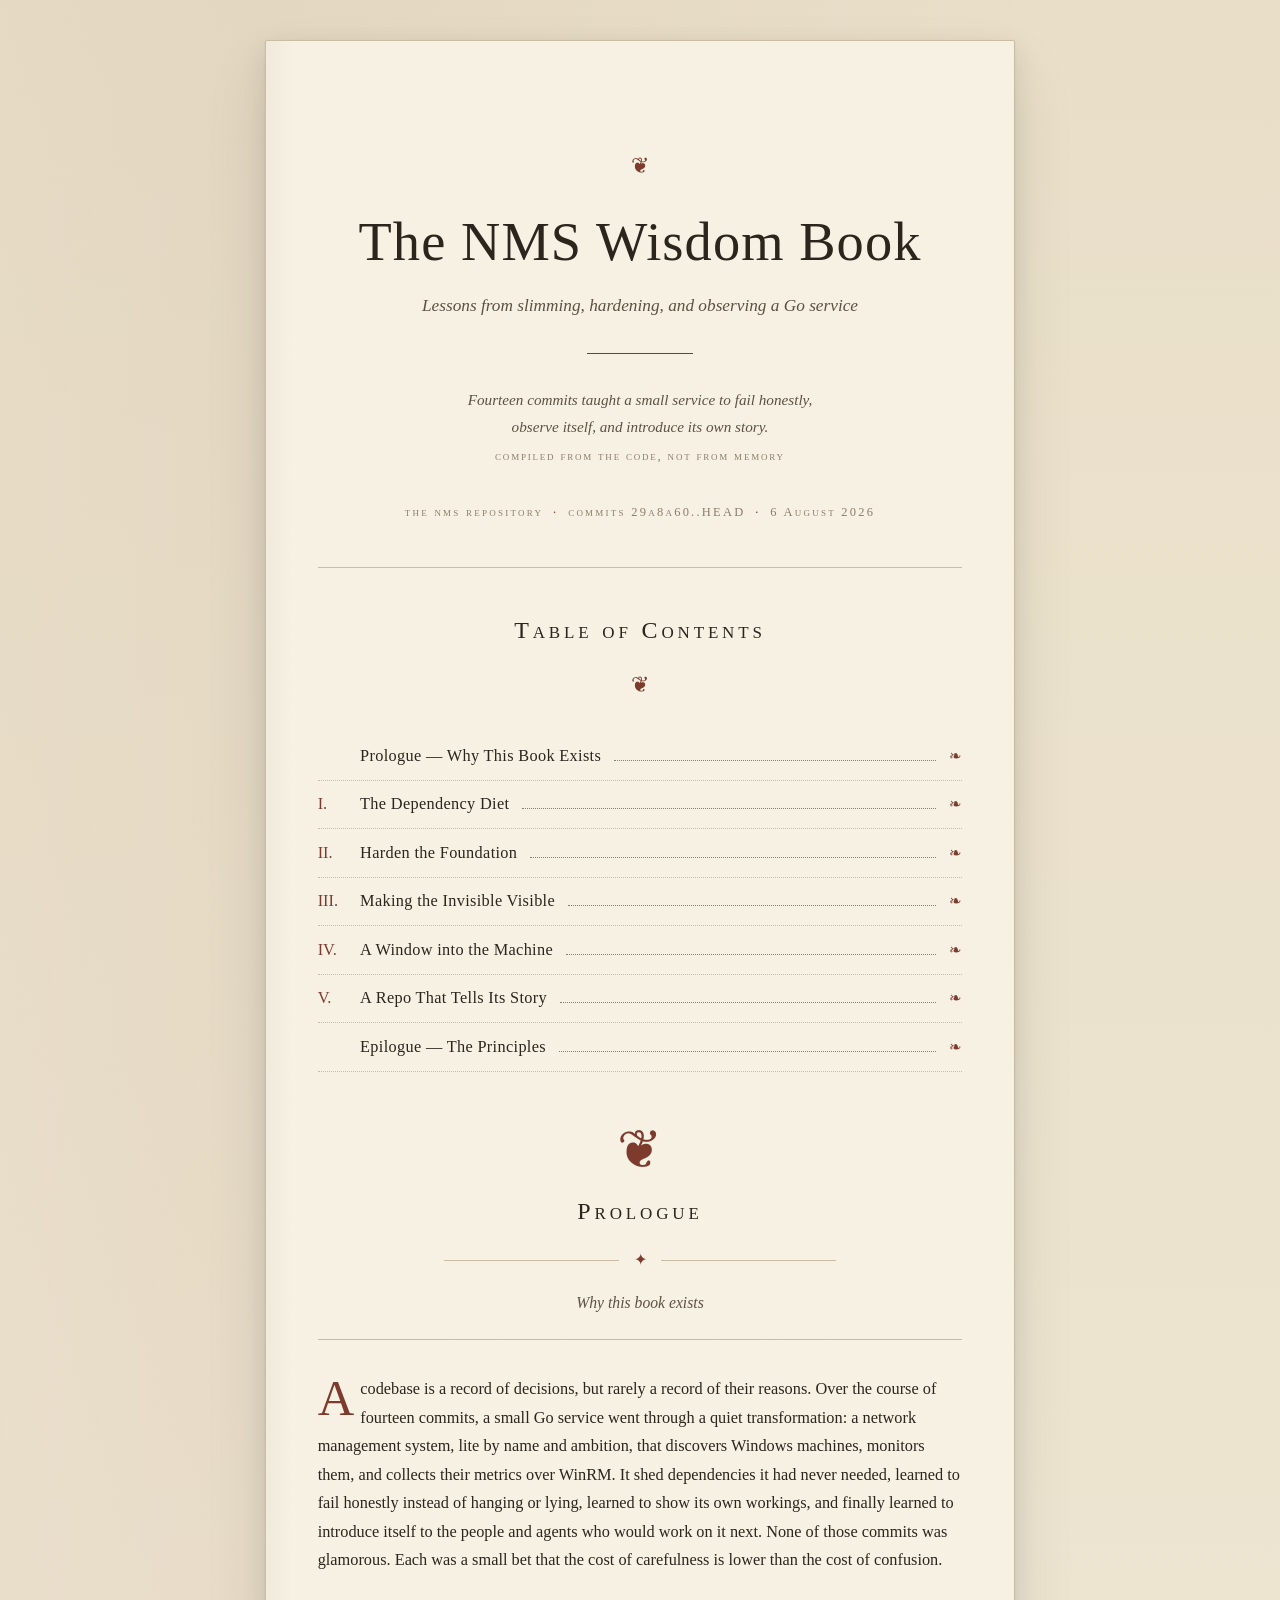
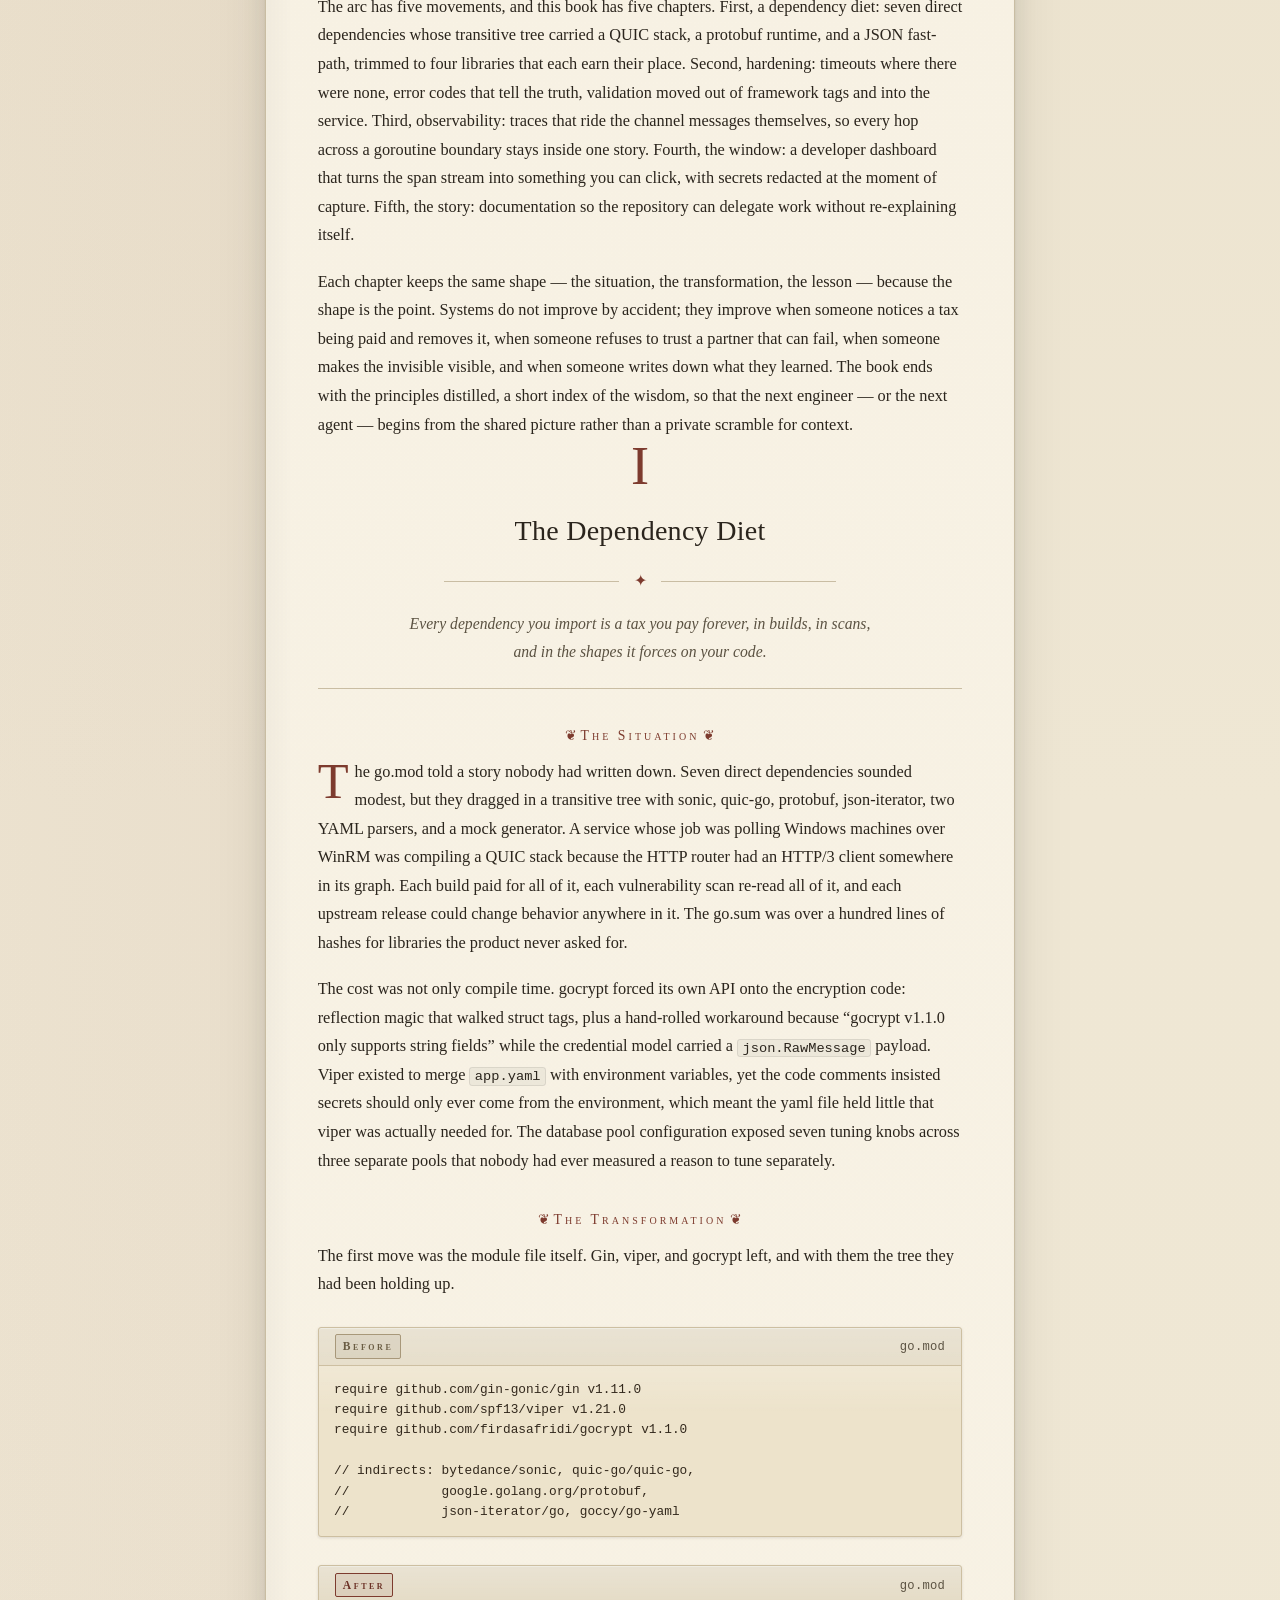
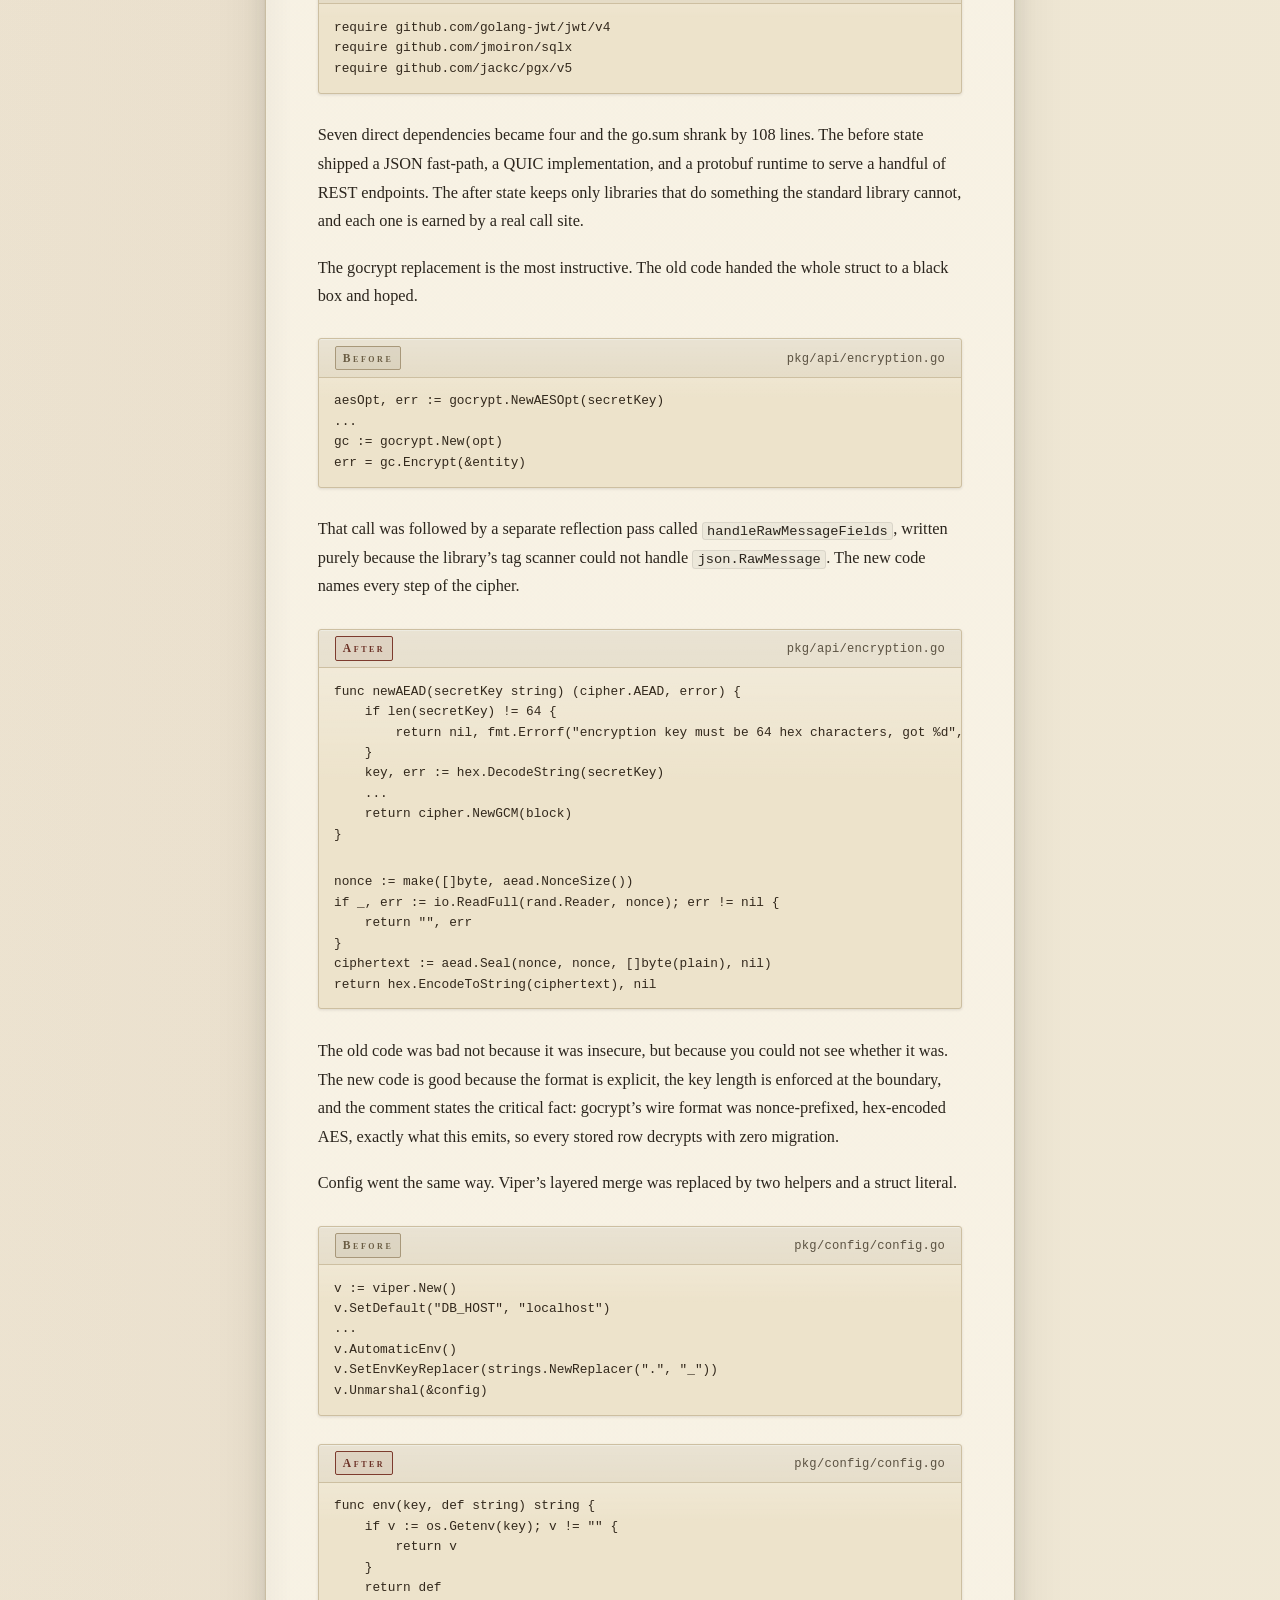
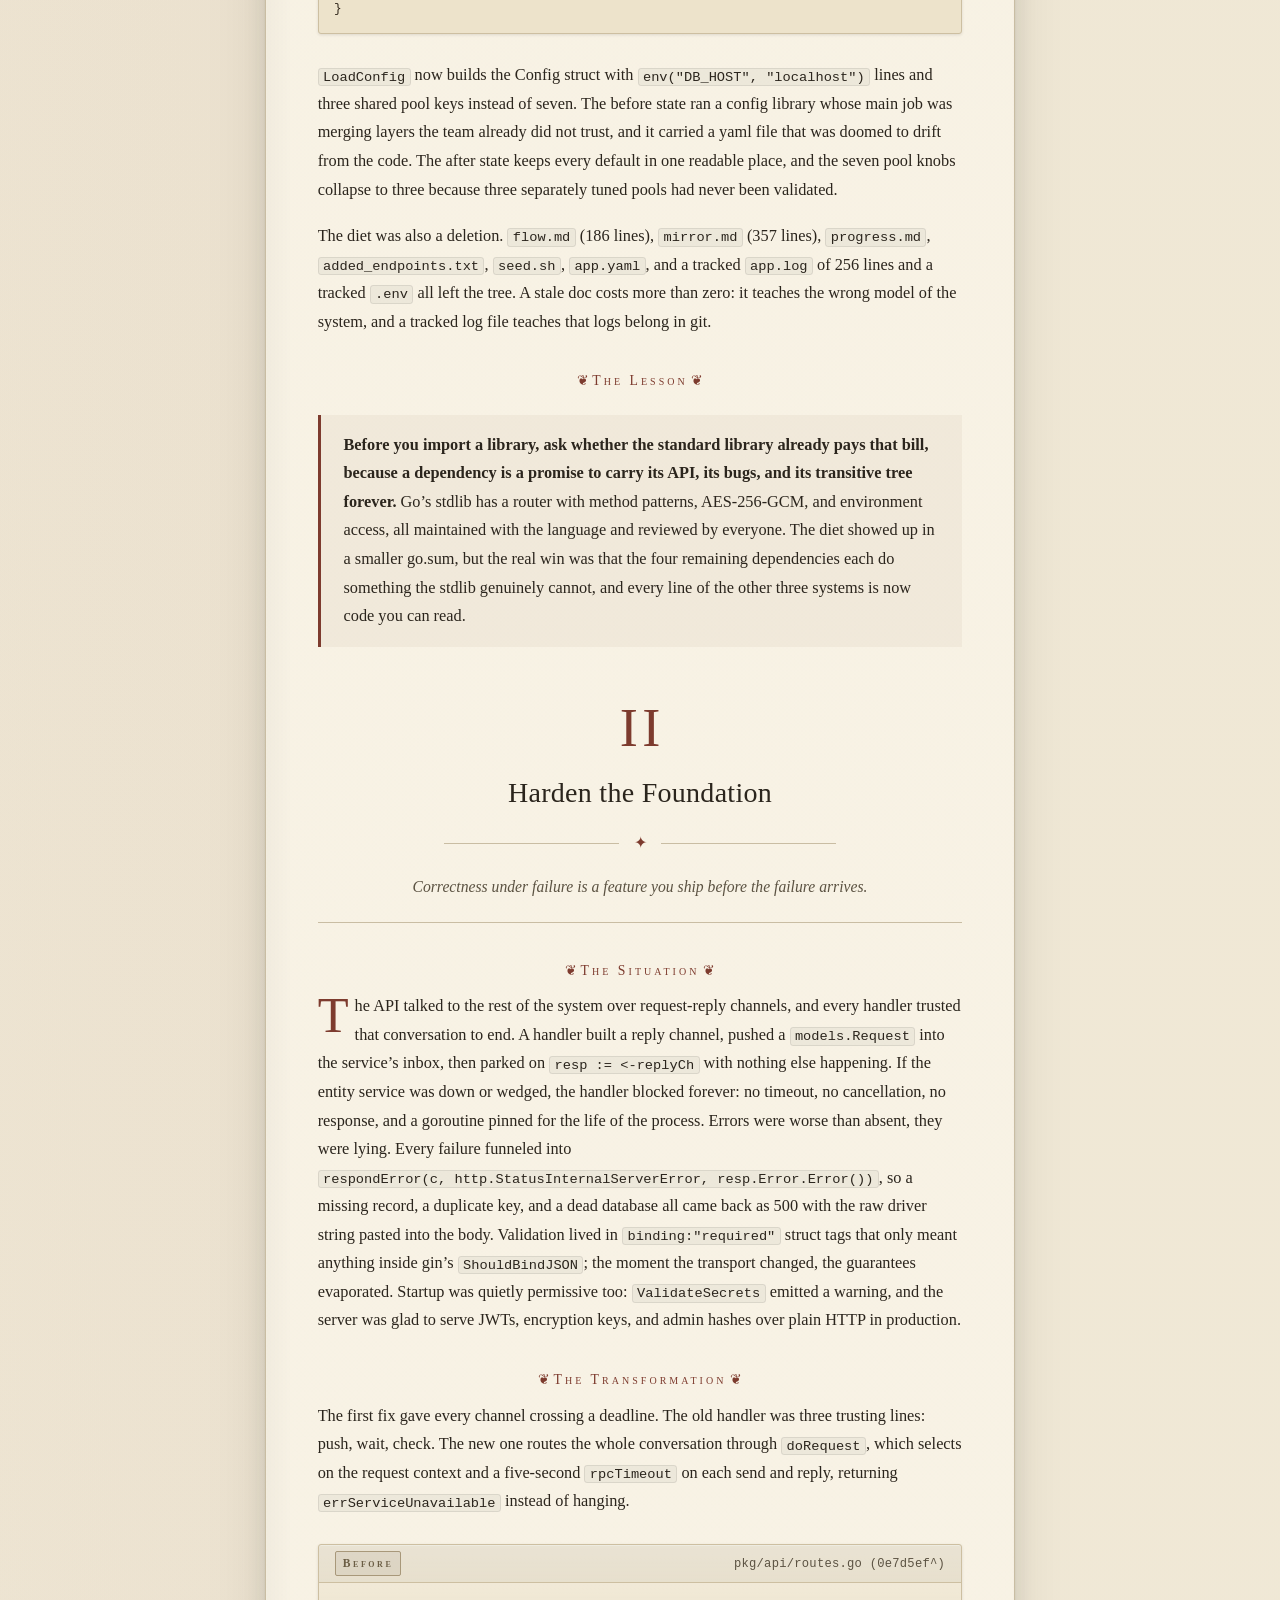
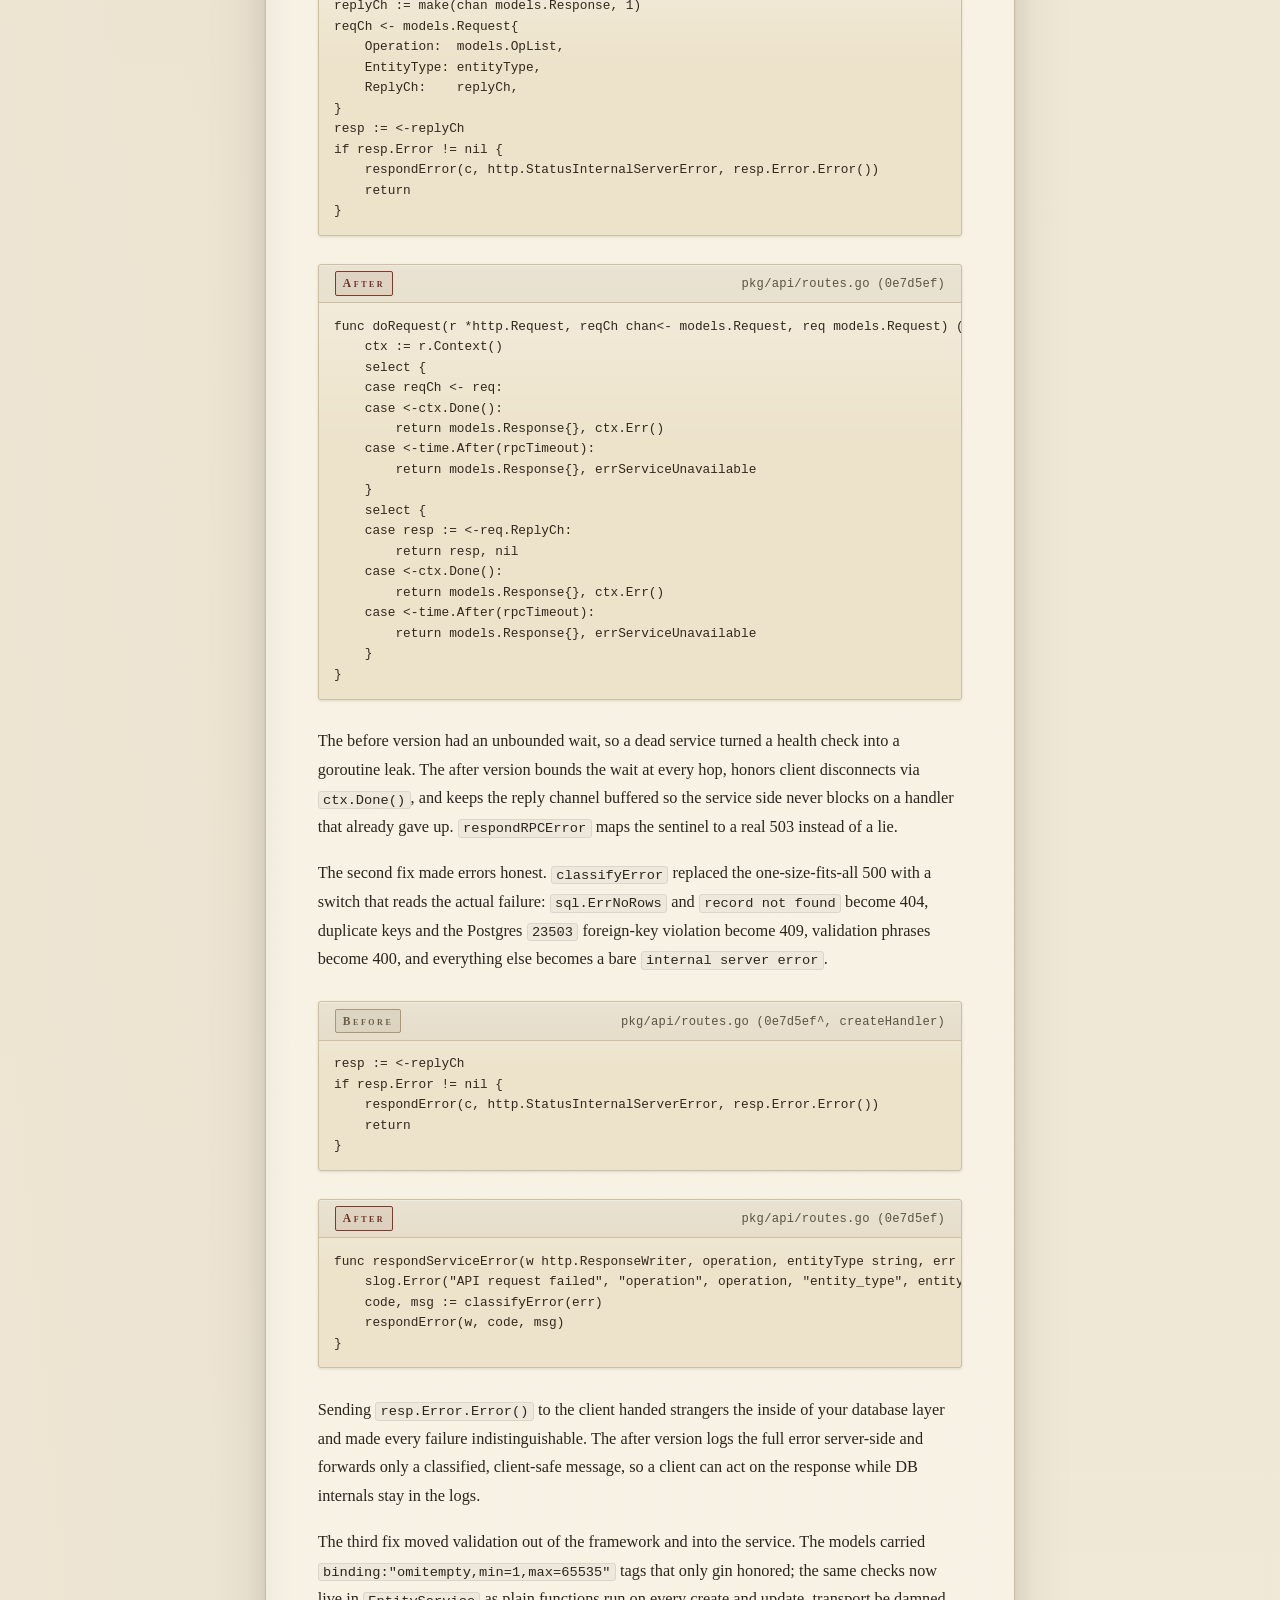
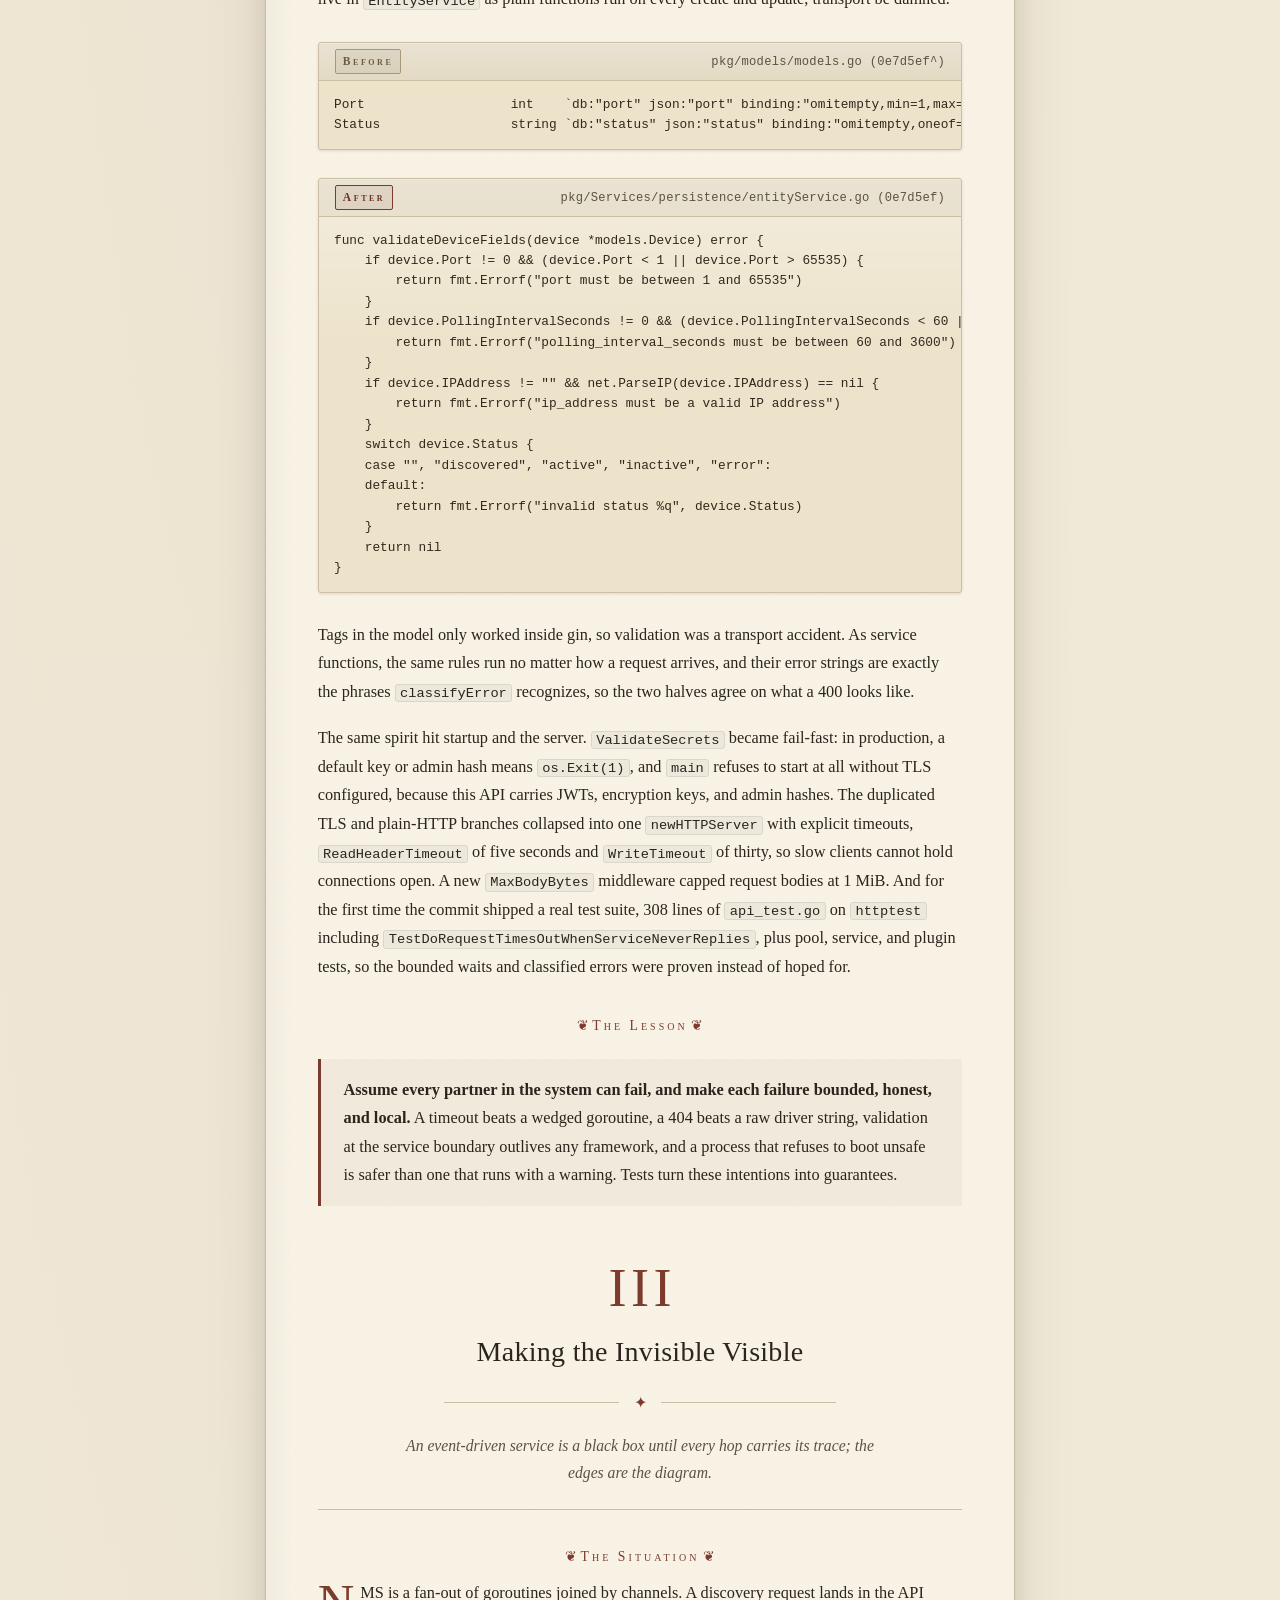
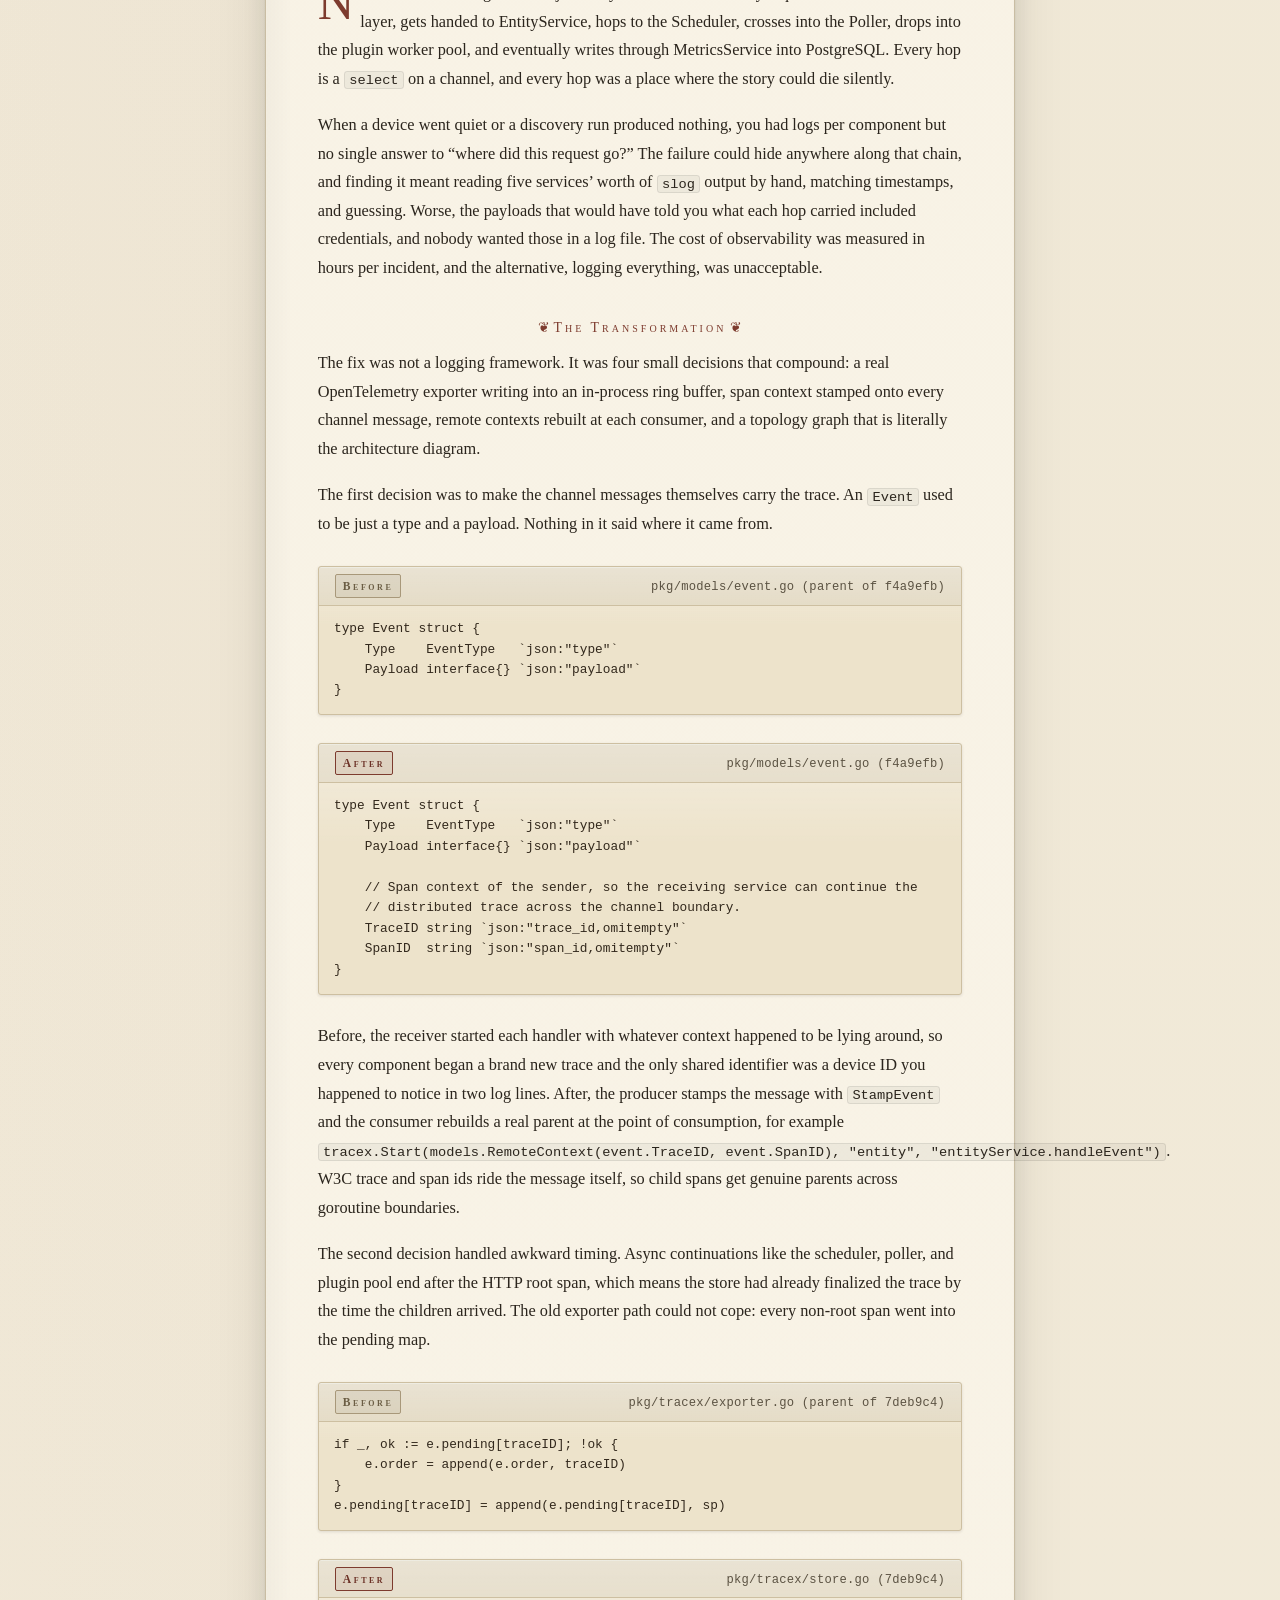
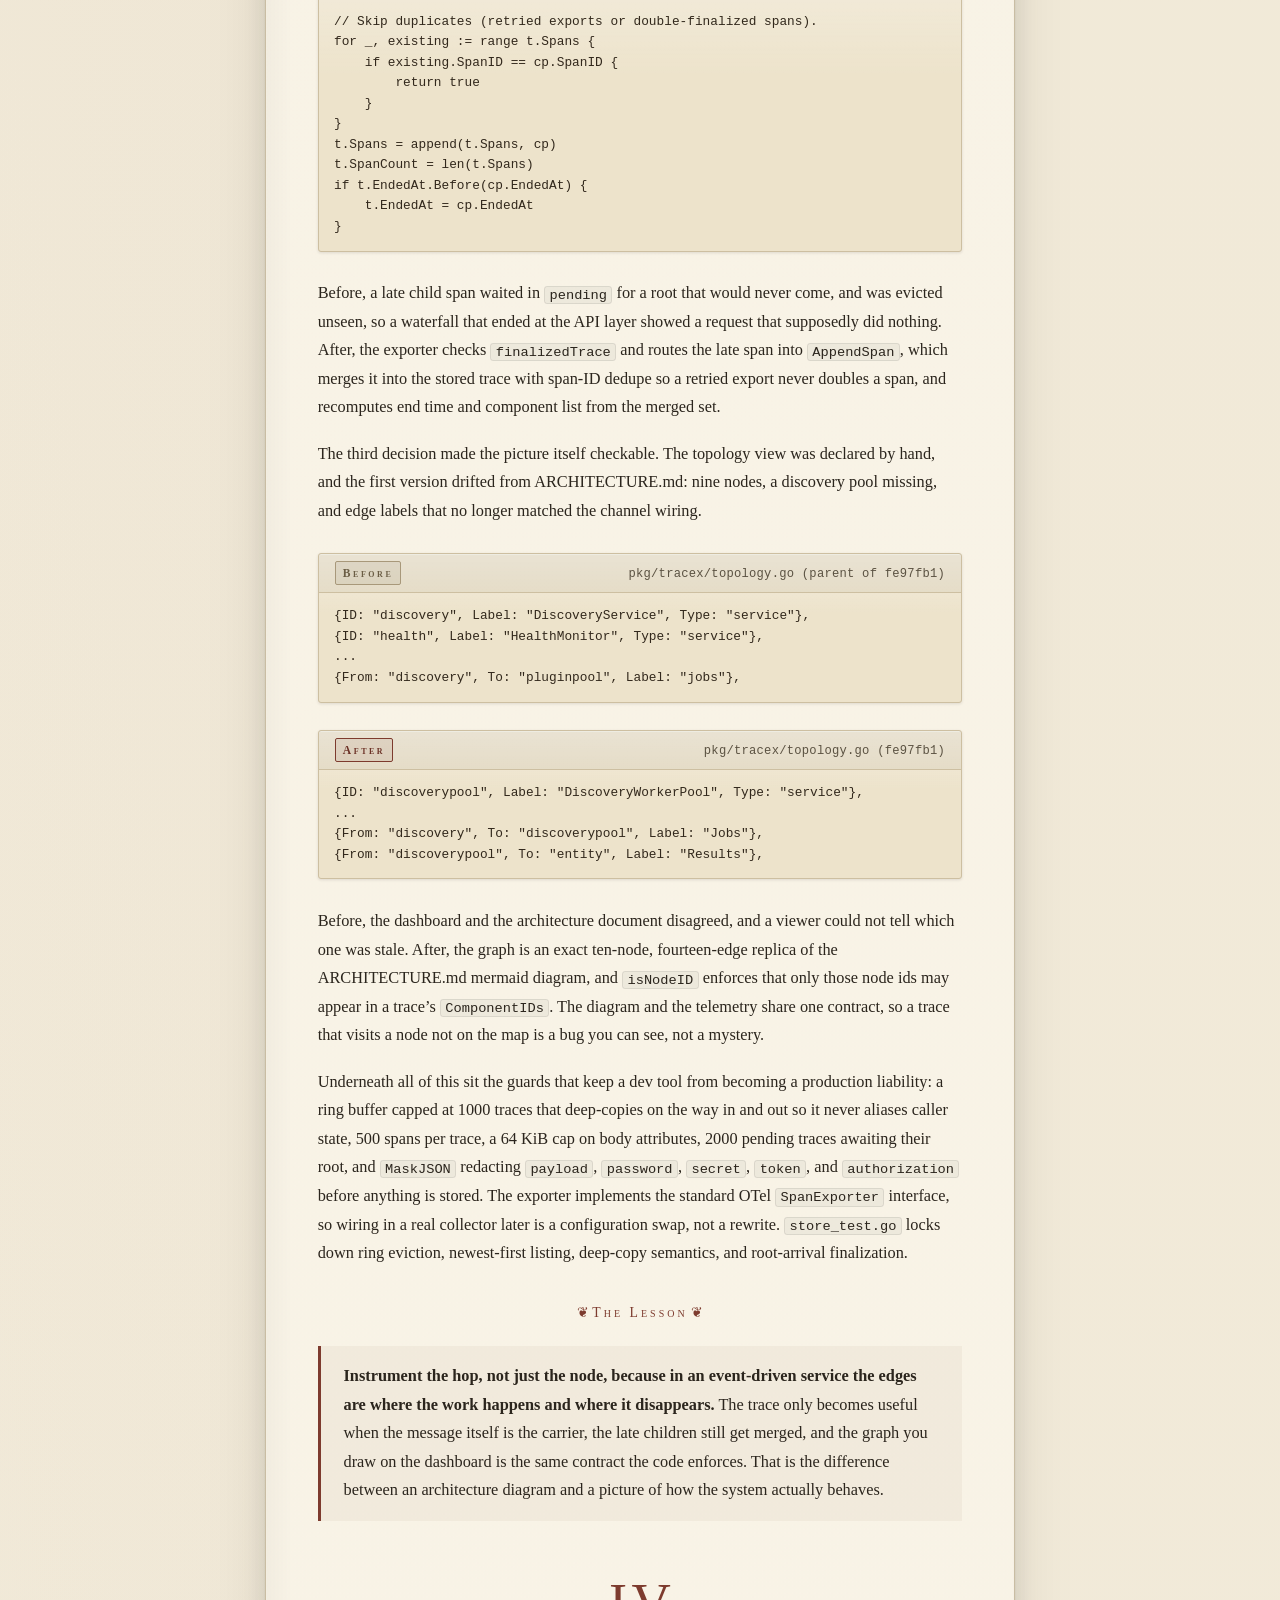
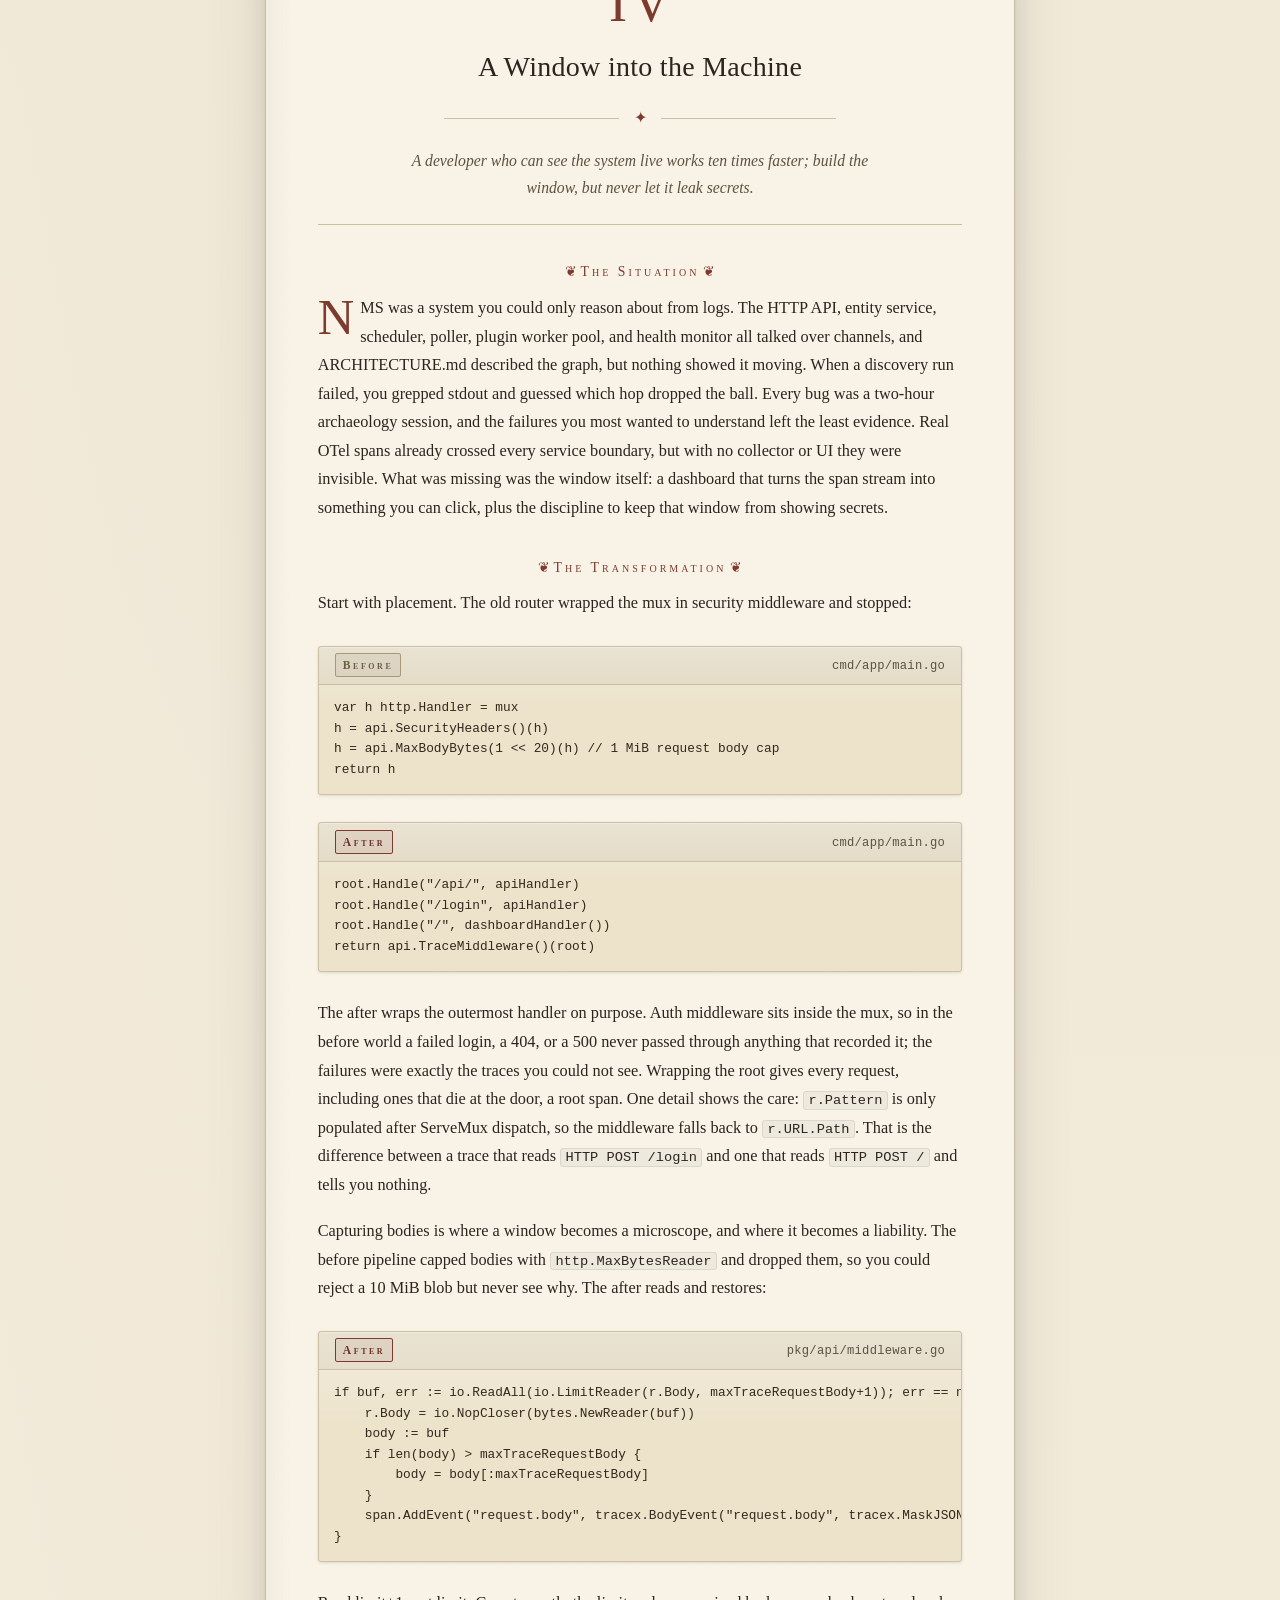
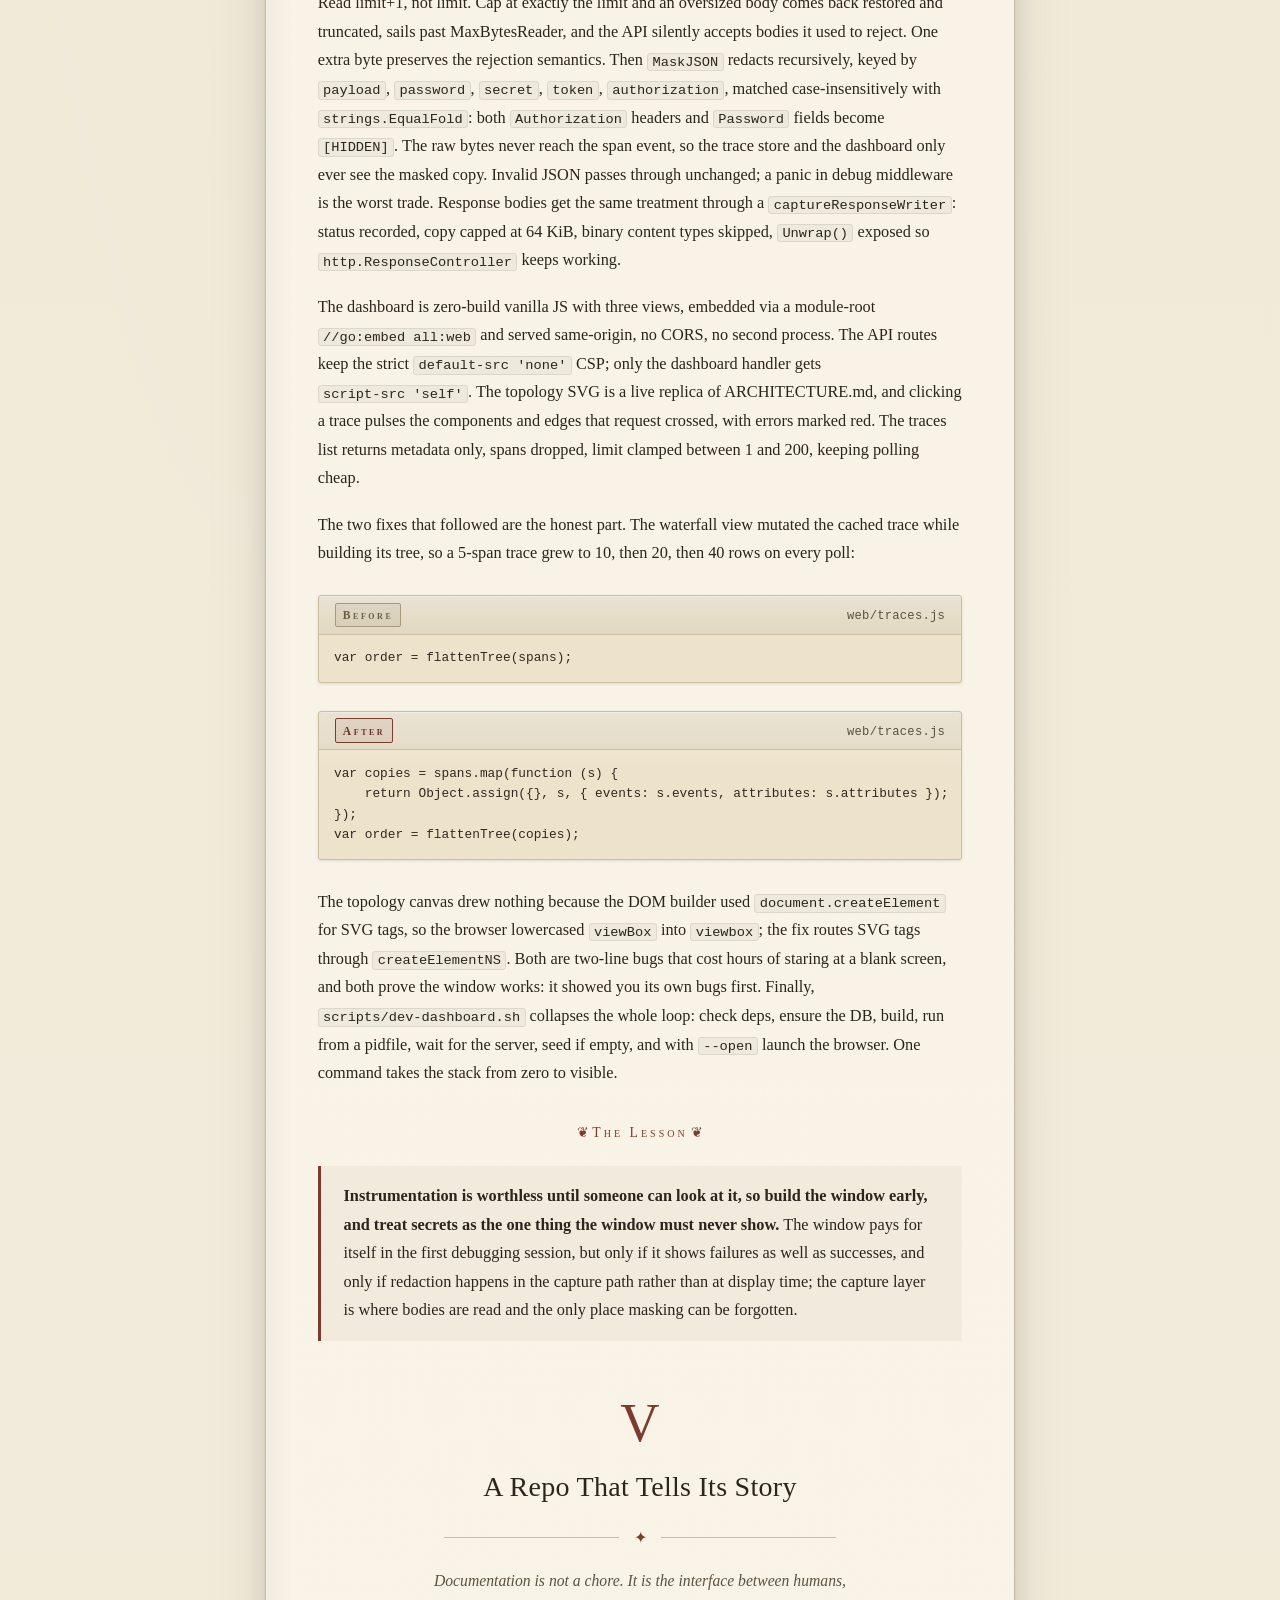
==== docs/wisdom-book.html @ 5ad1a5ef "docs: add NMS wisdom book (HTML) + chapter manuscripts A printed-book-style HTML doc distilled from " ====
<!DOCTYPE html>
<html lang="en">
<head>
<meta charset="utf-8">
<meta name="viewport" content="width=device-width, initial-scale=1">
<title>The NMS Wisdom Book</title>
<style>
  :root {
    --paper: #f7f1e3;
    --paper-deep: #efe6d2;
    --plate-bg: #ede3cb;
    --plate-border: #cdbfa1;
    --ink: #2b251d;
    --ink-soft: #5b5242;
    --ink-faint: #8a7f6a;
    --rule: #c9bda3;
    --accent: #7d3b2e;
  }

  * { box-sizing: border-box; }

  html { -webkit-text-size-adjust: 100%; }

  body {
    margin: 0;
    padding: 2.5rem 1rem 4rem;
    background:
      radial-gradient(ellipse at 20% 0%, rgba(125, 59, 46, 0.05), transparent 55%),
      linear-gradient(180deg, #e9dfc9 0%, #efe7d4 12%, #f3ecdc 100%);
    color: var(--ink);
    font-family: Georgia, "Iowan Old Style", "Palatino Linotype", Palatino, "Book Antiqua", serif;
    font-size: 1.02rem;
    line-height: 1.75;
    text-rendering: optimizeLegibility;
  }

  ::selection { background: rgba(125, 59, 46, 0.18); }

  .book {
    position: relative;
    max-width: 46em;
    margin: 0 auto;
    padding: 4rem 3.25rem 3.5rem;
    background:
      linear-gradient(90deg, rgba(0,0,0,0.028) 0%, transparent 3.5%),
      linear-gradient(180deg, var(--paper) 0%, #f9f4e8 100%);
    border: 1px solid var(--rule);
    border-radius: 2px;
    box-shadow:
      0 1px 2px rgba(43, 37, 29, 0.10),
      0 8px 24px rgba(43, 37, 29, 0.10),
      0 32px 64px rgba(43, 37, 29, 0.10);
  }

  /* ---------- shared ornaments & rules ---------- */

  .fleuron {
    text-align: center;
    color: var(--accent);
    font-size: 1.35rem;
    line-height: 1;
    letter-spacing: 0.6em;
    text-indent: 0.6em;
    margin: 1.1em 0;
    user-select: none;
  }

  .rule-ornament {
    display: flex;
    align-items: center;
    gap: 0.9em;
    margin: 1.4em auto 1.2em;
    color: var(--accent);
    max-width: 24em;
  }
  .rule-ornament::before,
  .rule-ornament::after {
    content: "";
    flex: 1;
    border-top: 1px solid var(--rule);
  }

  /* ---------- title page ---------- */

  .title-page {
    text-align: center;
    padding: 3.2rem 0 2.6rem;
    border-bottom: 1px solid var(--rule);
    margin-bottom: 2.6rem;
  }

  .title-page .fleuron { margin: 0 0 1.6em; }

  .book-title {
    margin: 0;
    font-size: clamp(2.5rem, 7vw, 3.4rem);
    font-weight: 500;
    letter-spacing: 0.02em;
    line-height: 1.12;
    font-variant-numeric: oldstyle-nums;
  }

  .book-subtitle {
    margin: 1em auto 0;
    max-width: 26em;
    font-style: italic;
    font-size: 1.08rem;
    color: var(--ink-soft);
  }

  .title-rule {
    width: 6.5em;
    border: none;
    border-top: 1px solid var(--accent);
    margin: 2em auto;
  }

  .epigraph {
    margin: 0 auto;
    max-width: 24em;
    font-size: 0.95rem;
    font-style: italic;
    color: var(--ink-soft);
  }
  .epigraph .attrib {
    display: block;
    margin-top: 0.4em;
    font-size: 0.8rem;
    font-style: normal;
    font-variant: small-caps;
    letter-spacing: 0.14em;
    color: var(--ink-faint);
  }

  .provenance {
    margin-top: 2.6em;
    font-size: 0.78rem;
    font-variant: small-caps;
    letter-spacing: 0.18em;
    color: var(--ink-faint);
    line-height: 2;
  }
  .provenance .sep { color: var(--accent); padding: 0 0.35em; }

  /* ---------- table of contents ---------- */

  .toc { margin-bottom: 3.2rem; }

  .toc h2,
  .prologue h2,
  .epilogue h2 {
    text-align: center;
    font-size: 1.5rem;
    font-weight: 500;
    letter-spacing: 0.16em;
    font-variant: small-caps;
    margin: 0 0 0.2em;
  }

  .toc ol {
    list-style: none;
    margin: 2.2em 0 0;
    padding: 0;
  }

  .toc li {
    display: flex;
    align-items: baseline;
    padding: 0.58em 0;
    border-bottom: 1px dotted var(--rule);
  }

  .toc-no {
    font-variant-numeric: oldstyle-nums;
    color: var(--accent);
    min-width: 2.6em;
  }

  .toc-title { letter-spacing: 0.02em; }

  .toc .dots {
    flex: 1;
    margin: 0 0.8em;
    border-bottom: 1px dotted var(--ink-faint);
  }

  .toc-glyph { color: var(--accent); font-size: 0.95rem; }

  /* ---------- chapters ---------- */

  .chapter { margin: 0 0 3.4rem; }

  .chapter-head {
    text-align: center;
    padding-bottom: 1.4rem;
    margin-bottom: 2.2rem;
    border-bottom: 1px solid var(--rule);
  }

  .chapter-numeral {
    display: block;
    font-size: 3.4rem;
    line-height: 1;
    font-weight: 400;
    color: var(--accent);
    font-variant-numeric: oldstyle-nums;
    letter-spacing: 0.08em;
    text-indent: 0.08em;
    margin-bottom: 0.35em;
  }

  .chapter-title {
    margin: 0;
    font-size: 1.75rem;
    font-weight: 500;
    letter-spacing: 0.01em;
    line-height: 1.25;
  }

  .chapter-head .rule-ornament { margin: 1.2em auto 0.9em; }

  .chapter-motto {
    margin: 0 auto;
    max-width: 30em;
    font-style: italic;
    font-size: 0.98rem;
    color: var(--ink-soft);
  }

  /* section headers inside chapters */

  .section-head {
    margin: 2.4em 0 0.7em;
    font-size: 0.86rem;
    font-weight: 400;
    font-variant: small-caps;
    letter-spacing: 0.22em;
    color: var(--accent);
    text-align: center;
  }
  .section-head::before,
  .section-head::after {
    content: " ❦ ";
    font-variant: normal;
    letter-spacing: 0;
  }

  p { margin: 0 0 1.1em; }
  p:last-child { margin-bottom: 0; }

  strong { font-weight: 600; }

  code, .mono {
    font-family: ui-monospace, "SF Mono", "Cascadia Code", Menlo, Consolas, "Liberation Mono", monospace;
    font-size: 0.84em;
  }

  p code {
    background: rgba(0, 0, 0, 0.045);
    border: 1px solid rgba(0, 0, 0, 0.08);
    border-radius: 3px;
    padding: 0.05em 0.32em;
    white-space: nowrap;
  }

  /* drop caps */

  .dropcap::first-letter {
    float: left;
    font-size: 3.1em;
    line-height: 0.82;
    padding: 0.06em 0.12em 0 0;
    color: var(--accent);
    font-weight: 500;
  }

  /* ---------- engraved code plates ---------- */

  .plate {
    margin: 1.7em 0;
    border: 1px solid var(--plate-border);
    border-radius: 3px;
    background:
      linear-gradient(180deg, rgba(255,255,255,0.35), transparent 40%),
      var(--plate-bg);
    box-shadow: inset 0 1px 0 rgba(255, 255, 255, 0.45), 0 1px 3px rgba(43, 37, 29, 0.12);
    overflow: hidden;
  }

  .plate-head {
    display: flex;
    flex-wrap: wrap;
    justify-content: space-between;
    align-items: baseline;
    gap: 0.4em 1em;
    border-bottom: 1px solid var(--plate-border);
    padding: 0.4em 1em;
    background: rgba(43, 37, 29, 0.05);
  }

  .plate-tag {
    font-size: 0.72rem;
    font-weight: 600;
    font-variant: small-caps;
    letter-spacing: 0.22em;
    padding: 0.1em 0.6em;
    border-radius: 2px;
    border: 1px solid;
  }
  .plate-tag.before {
    color: #6b5d44;
    border-color: #a8987a;
    background: rgba(90, 78, 55, 0.08);
  }
  .plate-tag.after {
    color: #6b3025;
    border-color: var(--accent);
    background: rgba(125, 59, 46, 0.09);
  }
  .plate-tag.note { color: var(--ink-faint); border-color: var(--rule); background: transparent; }

  .plate-file {
    font-family: ui-monospace, "SF Mono", "Cascadia Code", Menlo, Consolas, monospace;
    font-size: 0.76rem;
    color: var(--ink-soft);
    letter-spacing: 0.02em;
  }

  .plate pre {
    margin: 0;
    padding: 1.05em 1.2em;
    font-family: ui-monospace, "SF Mono", "Cascadia Code", Menlo, Consolas, "Liberation Mono", monospace;
    font-size: 0.8rem;
    line-height: 1.6;
    overflow-x: auto;
    white-space: pre;
    color: #32281c;
  }

  .plate-note {
    margin: 0;
    padding: 0.9em 1.2em;
    font-size: 0.92rem;
    font-style: italic;
    color: var(--ink-soft);
  }

  /* ---------- lessons ---------- */

  .lesson {
    margin: 1.3em 0 0;
    padding: 1em 1.4em;
    border-left: 3px solid var(--accent);
    background: rgba(125, 59, 46, 0.05);
    font-size: 1.02rem;
  }

  /* ---------- epilogue ---------- */

  .epilogue { margin: 0 0 2.6rem; }

  .principles {
    margin: 2.2em 0 0;
    padding: 0;
    list-style: none;
    counter-reset: princ;
  }

  .principles li {
    counter-increment: princ;
    position: relative;
    padding: 0.55em 0 0.55em 3.1em;
    border-bottom: 1px dotted var(--rule);
  }

  .principles li::before {
    content: counter(princ, decimal-leading-zero);
    position: absolute;
    left: 0;
    top: 0.62em;
    font-size: 0.82rem;
    font-variant-numeric: tabular-nums oldstyle-nums;
    color: var(--accent);
    letter-spacing: 0.05em;
  }

  .principles li:last-child { border-bottom: none; }

  /* ---------- colophon ---------- */

  .colophon {
    margin-top: 3.2rem;
    padding-top: 1.8rem;
    border-top: 1px solid var(--rule);
    text-align: center;
    font-size: 0.78rem;
    font-variant: small-caps;
    letter-spacing: 0.18em;
    color: var(--ink-faint);
    line-height: 2.1;
  }
  .colophon .fleuron { margin: 0 0 0.8em; font-size: 1rem; }

  /* ---------- responsive ---------- */

  @media (max-width: 560px) {
    body { padding: 0.5rem 0.4rem 2rem; }
    .book { padding: 2.4rem 1.4rem 2.2rem; }
    .chapter-numeral { font-size: 2.6rem; }
    .chapter-title { font-size: 1.4rem; }
  }

  @media print {
    body { background: #fff; padding: 0; }
    .book { box-shadow: none; border: none; max-width: none; }
    .chapter { page-break-before: always; }
  }
</style>
</head>
<body>
<main class="book">

  <!-- ================= TITLE PAGE ================= -->
  <section class="title-page" aria-label="Title page">
    <div class="fleuron" aria-hidden="true">❦</div>
    <h1 class="book-title">The NMS Wisdom Book</h1>
    <p class="book-subtitle">Lessons from slimming, hardening, and observing a Go service</p>
    <hr class="title-rule">
    <p class="epigraph">
      Fourteen commits taught a small service to fail honestly, observe itself, and introduce its own story.
      <span class="attrib">compiled from the code, not from memory</span>
    </p>
    <p class="provenance">
      the nms repository <span class="sep">·</span> commits 29a8a60..HEAD <span class="sep">·</span> 6 August 2026
    </p>
  </section>

  <!-- ================= TABLE OF CONTENTS ================= -->
  <nav class="toc" aria-label="Table of contents">
    <h2>Table of Contents</h2>
    <div class="fleuron" aria-hidden="true">❦</div>
    <ol>
      <li><span class="toc-no"></span><span class="toc-title">Prologue — Why This Book Exists</span><span class="dots"></span><span class="toc-glyph" aria-hidden="true">❧</span></li>
      <li><span class="toc-no">I.</span><span class="toc-title">The Dependency Diet</span><span class="dots"></span><span class="toc-glyph" aria-hidden="true">❧</span></li>
      <li><span class="toc-no">II.</span><span class="toc-title">Harden the Foundation</span><span class="dots"></span><span class="toc-glyph" aria-hidden="true">❧</span></li>
      <li><span class="toc-no">III.</span><span class="toc-title">Making the Invisible Visible</span><span class="dots"></span><span class="toc-glyph" aria-hidden="true">❧</span></li>
      <li><span class="toc-no">IV.</span><span class="toc-title">A Window into the Machine</span><span class="dots"></span><span class="toc-glyph" aria-hidden="true">❧</span></li>
      <li><span class="toc-no">V.</span><span class="toc-title">A Repo That Tells Its Story</span><span class="dots"></span><span class="toc-glyph" aria-hidden="true">❧</span></li>
      <li><span class="toc-no"></span><span class="toc-title">Epilogue — The Principles</span><span class="dots"></span><span class="toc-glyph" aria-hidden="true">❧</span></li>
    </ol>
  </nav>

  <!-- ================= PROLOGUE ================= -->
  <section class="prologue" aria-labelledby="prologue-title">
    <div class="chapter-head">
      <span class="chapter-numeral" aria-hidden="true">❦</span>
      <h2 class="chapter-title" id="prologue-title">Prologue</h2>
      <div class="rule-ornament" aria-hidden="true">✦</div>
      <p class="chapter-motto">Why this book exists</p>
    </div>

    <p class="dropcap">A codebase is a record of decisions, but rarely a record of their reasons. Over the course of fourteen commits, a small Go service went through a quiet transformation: a network management system, lite by name and ambition, that discovers Windows machines, monitors them, and collects their metrics over WinRM. It shed dependencies it had never needed, learned to fail honestly instead of hanging or lying, learned to show its own workings, and finally learned to introduce itself to the people and agents who would work on it next. None of those commits was glamorous. Each was a small bet that the cost of carefulness is lower than the cost of confusion.</p>

    <p>The arc has five movements, and this book has five chapters. First, a dependency diet: seven direct dependencies whose transitive tree carried a QUIC stack, a protobuf runtime, and a JSON fast-path, trimmed to four libraries that each earn their place. Second, hardening: timeouts where there were none, error codes that tell the truth, validation moved out of framework tags and into the service. Third, observability: traces that ride the channel messages themselves, so every hop across a goroutine boundary stays inside one story. Fourth, the window: a developer dashboard that turns the span stream into something you can click, with secrets redacted at the moment of capture. Fifth, the story: documentation so the repository can delegate work without re-explaining itself.</p>

    <p>Each chapter keeps the same shape — the situation, the transformation, the lesson — because the shape is the point. Systems do not improve by accident; they improve when someone notices a tax being paid and removes it, when someone refuses to trust a partner that can fail, when someone makes the invisible visible, and when someone writes down what they learned. The book ends with the principles distilled, a short index of the wisdom, so that the next engineer — or the next agent — begins from the shared picture rather than a private scramble for context.</p>
  </section>

  <!-- ================= CHAPTER I ================= -->
  <section class="chapter" id="ch1" aria-labelledby="ch1-title">
    <header class="chapter-head">
      <span class="chapter-numeral" aria-hidden="true">I</span>
      <h2 class="chapter-title" id="ch1-title">The Dependency Diet</h2>
      <div class="rule-ornament" aria-hidden="true">✦</div>
      <p class="chapter-motto">Every dependency you import is a tax you pay forever, in builds, in scans, and in the shapes it forces on your code.</p>
    </header>

    <h3 class="section-head">The Situation</h3>
    <p class="dropcap">The go.mod told a story nobody had written down. Seven direct dependencies sounded modest, but they dragged in a transitive tree with sonic, quic-go, protobuf, json-iterator, two YAML parsers, and a mock generator. A service whose job was polling Windows machines over WinRM was compiling a QUIC stack because the HTTP router had an HTTP/3 client somewhere in its graph. Each build paid for all of it, each vulnerability scan re-read all of it, and each upstream release could change behavior anywhere in it. The go.sum was over a hundred lines of hashes for libraries the product never asked for.</p>
    <p>The cost was not only compile time. gocrypt forced its own API onto the encryption code: reflection magic that walked struct tags, plus a hand-rolled workaround because &ldquo;gocrypt v1.1.0 only supports string fields&rdquo; while the credential model carried a <code>json.RawMessage</code> payload. Viper existed to merge <code>app.yaml</code> with environment variables, yet the code comments insisted secrets should only ever come from the environment, which meant the yaml file held little that viper was actually needed for. The database pool configuration exposed seven tuning knobs across three separate pools that nobody had ever measured a reason to tune separately.</p>

    <h3 class="section-head">The Transformation</h3>
    <p>The first move was the module file itself. Gin, viper, and gocrypt left, and with them the tree they had been holding up.</p>

    <figure class="plate">
      <figcaption class="plate-head">
        <span class="plate-tag before">Before</span>
        <span class="plate-file">go.mod</span>
      </figcaption>
      <pre>require github.com/gin-gonic/gin v1.11.0
require github.com/spf13/viper v1.21.0
require github.com/firdasafridi/gocrypt v1.1.0

// indirects: bytedance/sonic, quic-go/quic-go,
//            google.golang.org/protobuf,
//            json-iterator/go, goccy/go-yaml</pre>
    </figure>

    <figure class="plate">
      <figcaption class="plate-head">
        <span class="plate-tag after">After</span>
        <span class="plate-file">go.mod</span>
      </figcaption>
      <pre>require github.com/golang-jwt/jwt/v4
require github.com/jmoiron/sqlx
require github.com/jackc/pgx/v5</pre>
    </figure>

    <p>Seven direct dependencies became four and the go.sum shrank by 108 lines. The before state shipped a JSON fast-path, a QUIC implementation, and a protobuf runtime to serve a handful of REST endpoints. The after state keeps only libraries that do something the standard library cannot, and each one is earned by a real call site.</p>

    <p>The gocrypt replacement is the most instructive. The old code handed the whole struct to a black box and hoped.</p>

    <figure class="plate">
      <figcaption class="plate-head">
        <span class="plate-tag before">Before</span>
        <span class="plate-file">pkg/api/encryption.go</span>
      </figcaption>
      <pre>aesOpt, err := gocrypt.NewAESOpt(secretKey)
...
gc := gocrypt.New(opt)
err = gc.Encrypt(&amp;entity)</pre>
    </figure>

    <p>That call was followed by a separate reflection pass called <code>handleRawMessageFields</code>, written purely because the library&rsquo;s tag scanner could not handle <code>json.RawMessage</code>. The new code names every step of the cipher.</p>

    <figure class="plate">
      <figcaption class="plate-head">
        <span class="plate-tag after">After</span>
        <span class="plate-file">pkg/api/encryption.go</span>
      </figcaption>
      <pre>func newAEAD(secretKey string) (cipher.AEAD, error) {
    if len(secretKey) != 64 {
        return nil, fmt.Errorf("encryption key must be 64 hex characters, got %d", len(secretKey))
    }
    key, err := hex.DecodeString(secretKey)
    ...
    return cipher.NewGCM(block)
}</pre>
      <pre>nonce := make([]byte, aead.NonceSize())
if _, err := io.ReadFull(rand.Reader, nonce); err != nil {
    return "", err
}
ciphertext := aead.Seal(nonce, nonce, []byte(plain), nil)
return hex.EncodeToString(ciphertext), nil</pre>
    </figure>

    <p>The old code was bad not because it was insecure, but because you could not see whether it was. The new code is good because the format is explicit, the key length is enforced at the boundary, and the comment states the critical fact: gocrypt&rsquo;s wire format was nonce-prefixed, hex-encoded AES, exactly what this emits, so every stored row decrypts with zero migration.</p>

    <p>Config went the same way. Viper&rsquo;s layered merge was replaced by two helpers and a struct literal.</p>

    <figure class="plate">
      <figcaption class="plate-head">
        <span class="plate-tag before">Before</span>
        <span class="plate-file">pkg/config/config.go</span>
      </figcaption>
      <pre>v := viper.New()
v.SetDefault("DB_HOST", "localhost")
...
v.AutomaticEnv()
v.SetEnvKeyReplacer(strings.NewReplacer(".", "_"))
v.Unmarshal(&amp;config)</pre>
    </figure>

    <figure class="plate">
      <figcaption class="plate-head">
        <span class="plate-tag after">After</span>
        <span class="plate-file">pkg/config/config.go</span>
      </figcaption>
      <pre>func env(key, def string) string {
    if v := os.Getenv(key); v != "" {
        return v
    }
    return def
}</pre>
    </figure>

    <p><code>LoadConfig</code> now builds the Config struct with <code>env("DB_HOST", "localhost")</code> lines and three shared pool keys instead of seven. The before state ran a config library whose main job was merging layers the team already did not trust, and it carried a yaml file that was doomed to drift from the code. The after state keeps every default in one readable place, and the seven pool knobs collapse to three because three separately tuned pools had never been validated.</p>

    <p>The diet was also a deletion. <code>flow.md</code> (186 lines), <code>mirror.md</code> (357 lines), <code>progress.md</code>, <code>added_endpoints.txt</code>, <code>seed.sh</code>, <code>app.yaml</code>, and a tracked <code>app.log</code> of 256 lines and a tracked <code>.env</code> all left the tree. A stale doc costs more than zero: it teaches the wrong model of the system, and a tracked log file teaches that logs belong in git.</p>

    <h3 class="section-head">The Lesson</h3>
    <p class="lesson"><strong>Before you import a library, ask whether the standard library already pays that bill, because a dependency is a promise to carry its API, its bugs, and its transitive tree forever.</strong> Go&rsquo;s stdlib has a router with method patterns, AES-256-GCM, and environment access, all maintained with the language and reviewed by everyone. The diet showed up in a smaller go.sum, but the real win was that the four remaining dependencies each do something the stdlib genuinely cannot, and every line of the other three systems is now code you can read.</p>
  </section>

  <!-- ================= CHAPTER II ================= -->
  <section class="chapter" id="ch2" aria-labelledby="ch2-title">
    <header class="chapter-head">
      <span class="chapter-numeral" aria-hidden="true">II</span>
      <h2 class="chapter-title" id="ch2-title">Harden the Foundation</h2>
      <div class="rule-ornament" aria-hidden="true">✦</div>
      <p class="chapter-motto">Correctness under failure is a feature you ship before the failure arrives.</p>
    </header>

    <h3 class="section-head">The Situation</h3>
    <p class="dropcap">The API talked to the rest of the system over request-reply channels, and every handler trusted that conversation to end. A handler built a reply channel, pushed a <code>models.Request</code> into the service&rsquo;s inbox, then parked on <code>resp := &lt;-replyCh</code> with nothing else happening. If the entity service was down or wedged, the handler blocked forever: no timeout, no cancellation, no response, and a goroutine pinned for the life of the process. Errors were worse than absent, they were lying. Every failure funneled into <code>respondError(c, http.StatusInternalServerError, resp.Error.Error())</code>, so a missing record, a duplicate key, and a dead database all came back as 500 with the raw driver string pasted into the body. Validation lived in <code>binding:"required"</code> struct tags that only meant anything inside gin&rsquo;s <code>ShouldBindJSON</code>; the moment the transport changed, the guarantees evaporated. Startup was quietly permissive too: <code>ValidateSecrets</code> emitted a warning, and the server was glad to serve JWTs, encryption keys, and admin hashes over plain HTTP in production.</p>

    <h3 class="section-head">The Transformation</h3>
    <p>The first fix gave every channel crossing a deadline. The old handler was three trusting lines: push, wait, check. The new one routes the whole conversation through <code>doRequest</code>, which selects on the request context and a five-second <code>rpcTimeout</code> on each send and reply, returning <code>errServiceUnavailable</code> instead of hanging.</p>

    <figure class="plate">
      <figcaption class="plate-head">
        <span class="plate-tag before">Before</span>
        <span class="plate-file">pkg/api/routes.go (0e7d5ef^)</span>
      </figcaption>
      <pre>replyCh := make(chan models.Response, 1)
reqCh &lt;- models.Request{
    Operation:  models.OpList,
    EntityType: entityType,
    ReplyCh:    replyCh,
}
resp := &lt;-replyCh
if resp.Error != nil {
    respondError(c, http.StatusInternalServerError, resp.Error.Error())
    return
}</pre>
    </figure>

    <figure class="plate">
      <figcaption class="plate-head">
        <span class="plate-tag after">After</span>
        <span class="plate-file">pkg/api/routes.go (0e7d5ef)</span>
      </figcaption>
      <pre>func doRequest(r *http.Request, reqCh chan&lt;- models.Request, req models.Request) (models.Response, error) {
    ctx := r.Context()
    select {
    case reqCh &lt;- req:
    case &lt;-ctx.Done():
        return models.Response{}, ctx.Err()
    case &lt;-time.After(rpcTimeout):
        return models.Response{}, errServiceUnavailable
    }
    select {
    case resp := &lt;-req.ReplyCh:
        return resp, nil
    case &lt;-ctx.Done():
        return models.Response{}, ctx.Err()
    case &lt;-time.After(rpcTimeout):
        return models.Response{}, errServiceUnavailable
    }
}</pre>
    </figure>

    <p>The before version had an unbounded wait, so a dead service turned a health check into a goroutine leak. The after version bounds the wait at every hop, honors client disconnects via <code>ctx.Done()</code>, and keeps the reply channel buffered so the service side never blocks on a handler that already gave up. <code>respondRPCError</code> maps the sentinel to a real 503 instead of a lie.</p>

    <p>The second fix made errors honest. <code>classifyError</code> replaced the one-size-fits-all 500 with a switch that reads the actual failure: <code>sql.ErrNoRows</code> and <code>record not found</code> become 404, duplicate keys and the Postgres <code>23503</code> foreign-key violation become 409, validation phrases become 400, and everything else becomes a bare <code>internal server error</code>.</p>

    <figure class="plate">
      <figcaption class="plate-head">
        <span class="plate-tag before">Before</span>
        <span class="plate-file">pkg/api/routes.go (0e7d5ef^, createHandler)</span>
      </figcaption>
      <pre>resp := &lt;-replyCh
if resp.Error != nil {
    respondError(c, http.StatusInternalServerError, resp.Error.Error())
    return
}</pre>
    </figure>

    <figure class="plate">
      <figcaption class="plate-head">
        <span class="plate-tag after">After</span>
        <span class="plate-file">pkg/api/routes.go (0e7d5ef)</span>
      </figcaption>
      <pre>func respondServiceError(w http.ResponseWriter, operation, entityType string, err error) {
    slog.Error("API request failed", "operation", operation, "entity_type", entityType, "error", err)
    code, msg := classifyError(err)
    respondError(w, code, msg)
}</pre>
    </figure>

    <p>Sending <code>resp.Error.Error()</code> to the client handed strangers the inside of your database layer and made every failure indistinguishable. The after version logs the full error server-side and forwards only a classified, client-safe message, so a client can act on the response while DB internals stay in the logs.</p>

    <p>The third fix moved validation out of the framework and into the service. The models carried <code>binding:"omitempty,min=1,max=65535"</code> tags that only gin honored; the same checks now live in <code>EntityService</code> as plain functions run on every create and update, transport be damned.</p>

    <figure class="plate">
      <figcaption class="plate-head">
        <span class="plate-tag before">Before</span>
        <span class="plate-file">pkg/models/models.go (0e7d5ef^)</span>
      </figcaption>
      <pre>Port                   int    `db:"port" json:"port" binding:"omitempty,min=1,max=65535" update:"omitempty"`
Status                 string `db:"status" json:"status" binding:"omitempty,oneof=discovered active inactive error" update:"omitempty"`</pre>
    </figure>

    <figure class="plate">
      <figcaption class="plate-head">
        <span class="plate-tag after">After</span>
        <span class="plate-file">pkg/Services/persistence/entityService.go (0e7d5ef)</span>
      </figcaption>
      <pre>func validateDeviceFields(device *models.Device) error {
    if device.Port != 0 &amp;&amp; (device.Port &lt; 1 || device.Port &gt; 65535) {
        return fmt.Errorf("port must be between 1 and 65535")
    }
    if device.PollingIntervalSeconds != 0 &amp;&amp; (device.PollingIntervalSeconds &lt; 60 || device.PollingIntervalSeconds &gt; 3600) {
        return fmt.Errorf("polling_interval_seconds must be between 60 and 3600")
    }
    if device.IPAddress != "" &amp;&amp; net.ParseIP(device.IPAddress) == nil {
        return fmt.Errorf("ip_address must be a valid IP address")
    }
    switch device.Status {
    case "", "discovered", "active", "inactive", "error":
    default:
        return fmt.Errorf("invalid status %q", device.Status)
    }
    return nil
}</pre>
    </figure>

    <p>Tags in the model only worked inside gin, so validation was a transport accident. As service functions, the same rules run no matter how a request arrives, and their error strings are exactly the phrases <code>classifyError</code> recognizes, so the two halves agree on what a 400 looks like.</p>

    <p>The same spirit hit startup and the server. <code>ValidateSecrets</code> became fail-fast: in production, a default key or admin hash means <code>os.Exit(1)</code>, and <code>main</code> refuses to start at all without TLS configured, because this API carries JWTs, encryption keys, and admin hashes. The duplicated TLS and plain-HTTP branches collapsed into one <code>newHTTPServer</code> with explicit timeouts, <code>ReadHeaderTimeout</code> of five seconds and <code>WriteTimeout</code> of thirty, so slow clients cannot hold connections open. A new <code>MaxBodyBytes</code> middleware capped request bodies at 1 MiB. And for the first time the commit shipped a real test suite, 308 lines of <code>api_test.go</code> on <code>httptest</code> including <code>TestDoRequestTimesOutWhenServiceNeverReplies</code>, plus pool, service, and plugin tests, so the bounded waits and classified errors were proven instead of hoped for.</p>

    <h3 class="section-head">The Lesson</h3>
    <p class="lesson"><strong>Assume every partner in the system can fail, and make each failure bounded, honest, and local.</strong> A timeout beats a wedged goroutine, a 404 beats a raw driver string, validation at the service boundary outlives any framework, and a process that refuses to boot unsafe is safer than one that runs with a warning. Tests turn these intentions into guarantees.</p>
  </section>

  <!-- ================= CHAPTER III ================= -->
  <section class="chapter" id="ch3" aria-labelledby="ch3-title">
    <header class="chapter-head">
      <span class="chapter-numeral" aria-hidden="true">III</span>
      <h2 class="chapter-title" id="ch3-title">Making the Invisible Visible</h2>
      <div class="rule-ornament" aria-hidden="true">✦</div>
      <p class="chapter-motto">An event-driven service is a black box until every hop carries its trace; the edges are the diagram.</p>
    </header>

    <h3 class="section-head">The Situation</h3>
    <p class="dropcap">NMS is a fan-out of goroutines joined by channels. A discovery request lands in the API layer, gets handed to EntityService, hops to the Scheduler, crosses into the Poller, drops into the plugin worker pool, and eventually writes through MetricsService into PostgreSQL. Every hop is a <code>select</code> on a channel, and every hop was a place where the story could die silently.</p>
    <p>When a device went quiet or a discovery run produced nothing, you had logs per component but no single answer to &ldquo;where did this request go?&rdquo; The failure could hide anywhere along that chain, and finding it meant reading five services&rsquo; worth of <code>slog</code> output by hand, matching timestamps, and guessing. Worse, the payloads that would have told you what each hop carried included credentials, and nobody wanted those in a log file. The cost of observability was measured in hours per incident, and the alternative, logging everything, was unacceptable.</p>

    <h3 class="section-head">The Transformation</h3>
    <p>The fix was not a logging framework. It was four small decisions that compound: a real OpenTelemetry exporter writing into an in-process ring buffer, span context stamped onto every channel message, remote contexts rebuilt at each consumer, and a topology graph that is literally the architecture diagram.</p>

    <p>The first decision was to make the channel messages themselves carry the trace. An <code>Event</code> used to be just a type and a payload. Nothing in it said where it came from.</p>

    <figure class="plate">
      <figcaption class="plate-head">
        <span class="plate-tag before">Before</span>
        <span class="plate-file">pkg/models/event.go (parent of f4a9efb)</span>
      </figcaption>
      <pre>type Event struct {
    Type    EventType   `json:"type"`
    Payload interface{} `json:"payload"`
}</pre>
    </figure>

    <figure class="plate">
      <figcaption class="plate-head">
        <span class="plate-tag after">After</span>
        <span class="plate-file">pkg/models/event.go (f4a9efb)</span>
      </figcaption>
      <pre>type Event struct {
    Type    EventType   `json:"type"`
    Payload interface{} `json:"payload"`

    // Span context of the sender, so the receiving service can continue the
    // distributed trace across the channel boundary.
    TraceID string `json:"trace_id,omitempty"`
    SpanID  string `json:"span_id,omitempty"`
}</pre>
    </figure>

    <p>Before, the receiver started each handler with whatever context happened to be lying around, so every component began a brand new trace and the only shared identifier was a device ID you happened to notice in two log lines. After, the producer stamps the message with <code>StampEvent</code> and the consumer rebuilds a real parent at the point of consumption, for example <code>tracex.Start(models.RemoteContext(event.TraceID, event.SpanID), "entity", "entityService.handleEvent")</code>. W3C trace and span ids ride the message itself, so child spans get genuine parents across goroutine boundaries.</p>

    <p>The second decision handled awkward timing. Async continuations like the scheduler, poller, and plugin pool end after the HTTP root span, which means the store had already finalized the trace by the time the children arrived. The old exporter path could not cope: every non-root span went into the pending map.</p>

    <figure class="plate">
      <figcaption class="plate-head">
        <span class="plate-tag before">Before</span>
        <span class="plate-file">pkg/tracex/exporter.go (parent of 7deb9c4)</span>
      </figcaption>
      <pre>if _, ok := e.pending[traceID]; !ok {
    e.order = append(e.order, traceID)
}
e.pending[traceID] = append(e.pending[traceID], sp)</pre>
    </figure>

    <figure class="plate">
      <figcaption class="plate-head">
        <span class="plate-tag after">After</span>
        <span class="plate-file">pkg/tracex/store.go (7deb9c4)</span>
      </figcaption>
      <pre>// Skip duplicates (retried exports or double-finalized spans).
for _, existing := range t.Spans {
    if existing.SpanID == cp.SpanID {
        return true
    }
}
t.Spans = append(t.Spans, cp)
t.SpanCount = len(t.Spans)
if t.EndedAt.Before(cp.EndedAt) {
    t.EndedAt = cp.EndedAt
}</pre>
    </figure>

    <p>Before, a late child span waited in <code>pending</code> for a root that would never come, and was evicted unseen, so a waterfall that ended at the API layer showed a request that supposedly did nothing. After, the exporter checks <code>finalizedTrace</code> and routes the late span into <code>AppendSpan</code>, which merges it into the stored trace with span-ID dedupe so a retried export never doubles a span, and recomputes end time and component list from the merged set.</p>

    <p>The third decision made the picture itself checkable. The topology view was declared by hand, and the first version drifted from ARCHITECTURE.md: nine nodes, a discovery pool missing, and edge labels that no longer matched the channel wiring.</p>

    <figure class="plate">
      <figcaption class="plate-head">
        <span class="plate-tag before">Before</span>
        <span class="plate-file">pkg/tracex/topology.go (parent of fe97fb1)</span>
      </figcaption>
      <pre>{ID: "discovery", Label: "DiscoveryService", Type: "service"},
{ID: "health", Label: "HealthMonitor", Type: "service"},
...
{From: "discovery", To: "pluginpool", Label: "jobs"},</pre>
    </figure>

    <figure class="plate">
      <figcaption class="plate-head">
        <span class="plate-tag after">After</span>
        <span class="plate-file">pkg/tracex/topology.go (fe97fb1)</span>
      </figcaption>
      <pre>{ID: "discoverypool", Label: "DiscoveryWorkerPool", Type: "service"},
...
{From: "discovery", To: "discoverypool", Label: "Jobs"},
{From: "discoverypool", To: "entity", Label: "Results"},</pre>
    </figure>

    <p>Before, the dashboard and the architecture document disagreed, and a viewer could not tell which one was stale. After, the graph is an exact ten-node, fourteen-edge replica of the ARCHITECTURE.md mermaid diagram, and <code>isNodeID</code> enforces that only those node ids may appear in a trace&rsquo;s <code>ComponentIDs</code>. The diagram and the telemetry share one contract, so a trace that visits a node not on the map is a bug you can see, not a mystery.</p>

    <p>Underneath all of this sit the guards that keep a dev tool from becoming a production liability: a ring buffer capped at 1000 traces that deep-copies on the way in and out so it never aliases caller state, 500 spans per trace, a 64 KiB cap on body attributes, 2000 pending traces awaiting their root, and <code>MaskJSON</code> redacting <code>payload</code>, <code>password</code>, <code>secret</code>, <code>token</code>, and <code>authorization</code> before anything is stored. The exporter implements the standard OTel <code>SpanExporter</code> interface, so wiring in a real collector later is a configuration swap, not a rewrite. <code>store_test.go</code> locks down ring eviction, newest-first listing, deep-copy semantics, and root-arrival finalization.</p>

    <h3 class="section-head">The Lesson</h3>
    <p class="lesson"><strong>Instrument the hop, not just the node, because in an event-driven service the edges are where the work happens and where it disappears.</strong> The trace only becomes useful when the message itself is the carrier, the late children still get merged, and the graph you draw on the dashboard is the same contract the code enforces. That is the difference between an architecture diagram and a picture of how the system actually behaves.</p>
  </section>

  <!-- ================= CHAPTER IV ================= -->
  <section class="chapter" id="ch4" aria-labelledby="ch4-title">
    <header class="chapter-head">
      <span class="chapter-numeral" aria-hidden="true">IV</span>
      <h2 class="chapter-title" id="ch4-title">A Window into the Machine</h2>
      <div class="rule-ornament" aria-hidden="true">✦</div>
      <p class="chapter-motto">A developer who can see the system live works ten times faster; build the window, but never let it leak secrets.</p>
    </header>

    <h3 class="section-head">The Situation</h3>
    <p class="dropcap">NMS was a system you could only reason about from logs. The HTTP API, entity service, scheduler, poller, plugin worker pool, and health monitor all talked over channels, and ARCHITECTURE.md described the graph, but nothing showed it moving. When a discovery run failed, you grepped stdout and guessed which hop dropped the ball. Every bug was a two-hour archaeology session, and the failures you most wanted to understand left the least evidence. Real OTel spans already crossed every service boundary, but with no collector or UI they were invisible. What was missing was the window itself: a dashboard that turns the span stream into something you can click, plus the discipline to keep that window from showing secrets.</p>

    <h3 class="section-head">The Transformation</h3>
    <p>Start with placement. The old router wrapped the mux in security middleware and stopped:</p>

    <figure class="plate">
      <figcaption class="plate-head">
        <span class="plate-tag before">Before</span>
        <span class="plate-file">cmd/app/main.go</span>
      </figcaption>
      <pre>var h http.Handler = mux
h = api.SecurityHeaders()(h)
h = api.MaxBodyBytes(1 &lt;&lt; 20)(h) // 1 MiB request body cap
return h</pre>
    </figure>

    <figure class="plate">
      <figcaption class="plate-head">
        <span class="plate-tag after">After</span>
        <span class="plate-file">cmd/app/main.go</span>
      </figcaption>
      <pre>root.Handle("/api/", apiHandler)
root.Handle("/login", apiHandler)
root.Handle("/", dashboardHandler())
return api.TraceMiddleware()(root)</pre>
    </figure>

    <p>The after wraps the outermost handler on purpose. Auth middleware sits inside the mux, so in the before world a failed login, a 404, or a 500 never passed through anything that recorded it; the failures were exactly the traces you could not see. Wrapping the root gives every request, including ones that die at the door, a root span. One detail shows the care: <code>r.Pattern</code> is only populated after ServeMux dispatch, so the middleware falls back to <code>r.URL.Path</code>. That is the difference between a trace that reads <code>HTTP POST /login</code> and one that reads <code>HTTP POST /</code> and tells you nothing.</p>

    <p>Capturing bodies is where a window becomes a microscope, and where it becomes a liability. The before pipeline capped bodies with <code>http.MaxBytesReader</code> and dropped them, so you could reject a 10 MiB blob but never see why. The after reads and restores:</p>

    <figure class="plate">
      <figcaption class="plate-head">
        <span class="plate-tag after">After</span>
        <span class="plate-file">pkg/api/middleware.go</span>
      </figcaption>
      <pre>if buf, err := io.ReadAll(io.LimitReader(r.Body, maxTraceRequestBody+1)); err == nil {
    r.Body = io.NopCloser(bytes.NewReader(buf))
    body := buf
    if len(body) &gt; maxTraceRequestBody {
        body = body[:maxTraceRequestBody]
    }
    span.AddEvent("request.body", tracex.BodyEvent("request.body", tracex.MaskJSON(body)))
}</pre>
    </figure>

    <p>Read limit+1, not limit. Cap at exactly the limit and an oversized body comes back restored and truncated, sails past MaxBytesReader, and the API silently accepts bodies it used to reject. One extra byte preserves the rejection semantics. Then <code>MaskJSON</code> redacts recursively, keyed by <code>payload</code>, <code>password</code>, <code>secret</code>, <code>token</code>, <code>authorization</code>, matched case-insensitively with <code>strings.EqualFold</code>: both <code>Authorization</code> headers and <code>Password</code> fields become <code>[HIDDEN]</code>. The raw bytes never reach the span event, so the trace store and the dashboard only ever see the masked copy. Invalid JSON passes through unchanged; a panic in debug middleware is the worst trade. Response bodies get the same treatment through a <code>captureResponseWriter</code>: status recorded, copy capped at 64 KiB, binary content types skipped, <code>Unwrap()</code> exposed so <code>http.ResponseController</code> keeps working.</p>

    <p>The dashboard is zero-build vanilla JS with three views, embedded via a module-root <code>//go:embed all:web</code> and served same-origin, no CORS, no second process. The API routes keep the strict <code>default-src 'none'</code> CSP; only the dashboard handler gets <code>script-src 'self'</code>. The topology SVG is a live replica of ARCHITECTURE.md, and clicking a trace pulses the components and edges that request crossed, with errors marked red. The traces list returns metadata only, spans dropped, limit clamped between 1 and 200, keeping polling cheap.</p>

    <p>The two fixes that followed are the honest part. The waterfall view mutated the cached trace while building its tree, so a 5-span trace grew to 10, then 20, then 40 rows on every poll:</p>

    <figure class="plate">
      <figcaption class="plate-head">
        <span class="plate-tag before">Before</span>
        <span class="plate-file">web/traces.js</span>
      </figcaption>
      <pre>var order = flattenTree(spans);</pre>
    </figure>

    <figure class="plate">
      <figcaption class="plate-head">
        <span class="plate-tag after">After</span>
        <span class="plate-file">web/traces.js</span>
      </figcaption>
      <pre>var copies = spans.map(function (s) {
    return Object.assign({}, s, { events: s.events, attributes: s.attributes });
});
var order = flattenTree(copies);</pre>
    </figure>

    <p>The topology canvas drew nothing because the DOM builder used <code>document.createElement</code> for SVG tags, so the browser lowercased <code>viewBox</code> into <code>viewbox</code>; the fix routes SVG tags through <code>createElementNS</code>. Both are two-line bugs that cost hours of staring at a blank screen, and both prove the window works: it showed you its own bugs first. Finally, <code>scripts/dev-dashboard.sh</code> collapses the whole loop: check deps, ensure the DB, build, run from a pidfile, wait for the server, seed if empty, and with <code>--open</code> launch the browser. One command takes the stack from zero to visible.</p>

    <h3 class="section-head">The Lesson</h3>
    <p class="lesson"><strong>Instrumentation is worthless until someone can look at it, so build the window early, and treat secrets as the one thing the window must never show.</strong> The window pays for itself in the first debugging session, but only if it shows failures as well as successes, and only if redaction happens in the capture path rather than at display time; the capture layer is where bodies are read and the only place masking can be forgotten.</p>
  </section>

  <!-- ================= CHAPTER V ================= -->
  <section class="chapter" id="ch5" aria-labelledby="ch5-title">
    <header class="chapter-head">
      <span class="chapter-numeral" aria-hidden="true">V</span>
      <h2 class="chapter-title" id="ch5-title">A Repo That Tells Its Story</h2>
      <div class="rule-ornament" aria-hidden="true">✦</div>
      <p class="chapter-motto">Documentation is not a chore. It is the interface between humans, machines, and the agents you delegate to.</p>
    </header>

    <h3 class="section-head">The Situation</h3>
    <p class="dropcap">The repo worked. The Go backend had a generic <code>PluginWorkerPool[T, R]</code> shelling out to plugin binaries over JSON, an EntityService keeping an in-memory source of truth, a Scheduler with a min-heap DeadlineQueue, a MetricsService batching writes with <code>pgx.CopyFrom</code>. But the system worked in private. Nothing told a newcomer where the story lived. Issues existed in <code>PremModhaOfficial/nms</code> only as a fact in the maintainer&rsquo;s head, the triage vocabulary was unwritten, and the component topology existed once in ARCHITECTURE.md, unlinked from the README that everyone actually opens.</p>
    <p>The cost was re-explanation. Every fresh pair of eyes, human or agent, paid the same onboarding tax, and every delegated task had to be prefaced with context that already existed in the code but had never been written down. The repo was delegating work, but it was delegating blind.</p>

    <h3 class="section-head">The Transformation</h3>
    <p>Commit 20ce977 changed this with a 17-line AGENTS.md that is less a file than a keyring. It does not repeat the story, it points to where each part of the story lives.</p>

    <figure class="plate">
      <figcaption class="plate-head">
        <span class="plate-tag before">Before</span>
        <span class="plate-file">AGENTS.md</span>
      </figcaption>
      <p class="plate-note">No AGENTS.md existed; a joining agent guessed conventions from scratch.</p>
    </figure>

    <figure class="plate">
      <figcaption class="plate-head">
        <span class="plate-tag after">After</span>
        <span class="plate-file">AGENTS.md (added in 20ce977)</span>
      </figcaption>
      <pre># NMS

Network Management System (NMS) - Lite. Go backend for discovery, monitoring, and
metric collection over WinRM. See `ARCHITECTURE.md` for the component topology.

## Agent skills

### Issue tracker

Issues and PRDs live as GitHub issues in `PremModhaOfficial/nms` via the `gh`
CLI. See `docs/agents/issue-tracker.md`.

### Triage labels

Default labels: `needs-triage`, `needs-info`, `ready-for-agent`,
`ready-for-human`, `wontfix`. See `docs/agents/triage-labels.md`.

### Domain docs

Single-context repo. `CONTEXT.md` + `docs/adr/` at the repo root.
See `docs/agents/domain.md`.</pre>
    </figure>

    <p>Before, an agent had to guess where work was tracked, what the labels meant, and where decisions lived. After, the pointer chain is explicit. AGENTS.md routes to three companion files, each carrying the operative detail. issue-tracker.md spells out the exact <code>gh issue view &lt;number&gt; --comments</code> incantation and the <code>wayfinder:map</code> conventions, triage-labels.md maps the five canonical roles to the exact label strings, and domain.md codifies that <code>CONTEXT.md</code> plus <code>docs/adr/</code> at the root is the single source of truth, even telling the reader to proceed silently when the files do not exist yet. The whole contract fits on one screen, and everything deeper has a link.</p>

    <p>Commit 9e90ccf did the same for the picture. The README opened with a single sentence and then dropped the reader straight into psql setup.</p>

    <figure class="plate">
      <figcaption class="plate-head">
        <span class="plate-tag before">Before</span>
        <span class="plate-file">README.md (prior to 9e90ccf)</span>
      </figcaption>
      <pre>A lightweight, extensible network management system for discovery, monitoring,
and metric collection.</pre>
    </figure>

    <figure class="plate">
      <figcaption class="plate-head">
        <span class="plate-tag after">After</span>
        <span class="plate-file">README.md (added in 9e90ccf)</span>
      </figcaption>
      <pre>graph TD
    API[API Layer] -->|Request/Reply| ES[EntityService]
    API -->|Request/Reply| MS[MetricsService]

    ES -->|sqlx| DB[(PostgreSQL)]
    ES -->|Events| S[Scheduler]
    ES -->|Events| DS[DiscoveryService]

    S -->|Devices| P[Poller]
    S -->|Failures| HM[HealthMonitor]
    P -->|Jobs| PW[PluginWorkerPool]
    PW -->|Results| MS
    PW -->|Results| HM

    MS -->|pgx.CopyFrom| DB
    HM -->|OpDeactivateDevice| ES

    DS -->|Jobs| DW[DiscoveryWorkerPool]
    DW -->|Results| ES</pre>
    </figure>

    <p>The before was one sentence and a shrug. The after is the topology rendered in the file everyone reads. Crucially, it is not a second diagram drifting out of sync. The same graph sits in ARCHITECTURE.md, and docs/dev-dashboard.md turns it into instrumentation, with an edge table whose span names match the arrows, names like <code>poller.processBatch</code>, <code>metrics.write</code>, and <code>health.recordFailure</code>. One picture, three representations, all agreeing. A reader can go from README to architecture to live traces without ever reconciling contradictions.</p>

    <h3 class="section-head">The Lesson</h3>
    <p class="lesson"><strong>A repo whose story is written down can delegate work without re-explaining itself.</strong> Documentation pays compound interest, because every issue filed, every agent run, and every future session now starts from the same shared picture instead of a private scramble for context. Write for your future self and your future agents, and the repo starts doing your onboarding for you.</p>
  </section>

  <!-- ================= EPILOGUE ================= -->
  <section class="epilogue" aria-labelledby="epilogue-title">
    <div class="chapter-head">
      <span class="chapter-numeral" aria-hidden="true">❦</span>
      <h2 class="chapter-title" id="epilogue-title">Epilogue</h2>
      <div class="rule-ornament" aria-hidden="true">✦</div>
      <p class="chapter-motto">The Principles</p>
    </div>

    <p>Five chapters, fourteen commits, one habit of mind: question the tax you pay in silence, and remove it with evidence. Distilled from everything above, here is the index of wisdom this book was written to preserve.</p>

    <ol class="principles">
      <li>Every dependency is a tax paid forever; import only what the standard library cannot provide, and let each library earn its place by a real call site.</li>
      <li>Assume every partner in the system can fail, and make each failure bounded, honest, and local — a timeout beats a wedged goroutine.</li>
      <li>Validation belongs at the service boundary, where it survives any transport and agrees with the error classifier.</li>
      <li>A process that refuses to boot unsafe is safer than one that runs with a warning.</li>
      <li>Instrument the hop, not just the node; in event-driven systems the edges are where the work happens and where it disappears.</li>
      <li>Trace context must ride the message itself, and late children must still be merged, or the waterfall lies at both ends.</li>
      <li>The diagram you draw and the contract the code enforces must be the same graph, or nobody can tell which one is stale.</li>
      <li>Instrumentation is worthless until someone can look at it; build the window early, and let it show failures as well as successes.</li>
      <li>Redact secrets at capture time, never at display time; the capture layer is the only place masking cannot be forgotten.</li>
      <li>A repo whose story is written down delegates work without re-explaining itself — documentation pays compound interest.</li>
    </ol>
  </section>

  <!-- ================= COLOPHON ================= -->
  <footer class="colophon">
    <div class="fleuron" aria-hidden="true">❦</div>
    The NMS Wisdom Book <span class="sep" aria-hidden="true">·</span> 6 August 2026
    <br>
    compiled from the NMS repository
  </footer>

</main>
</body>
</html>
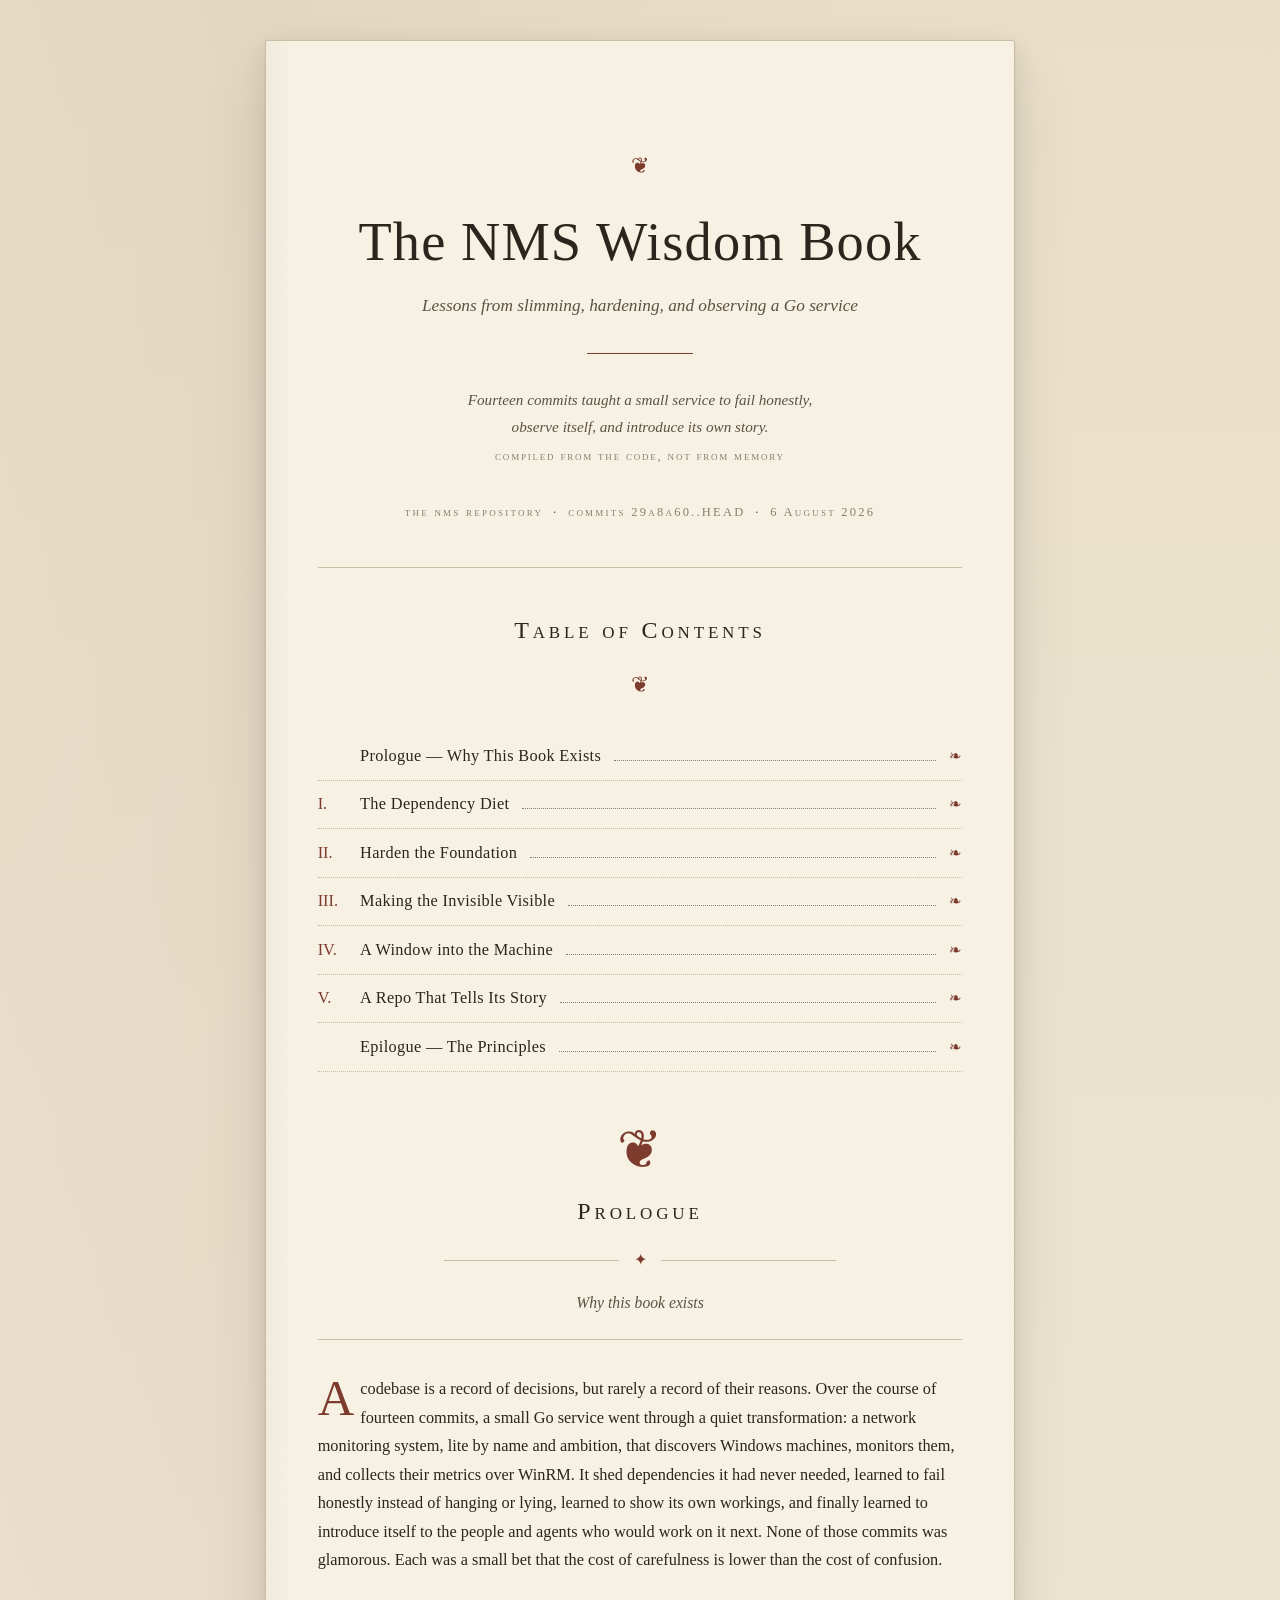
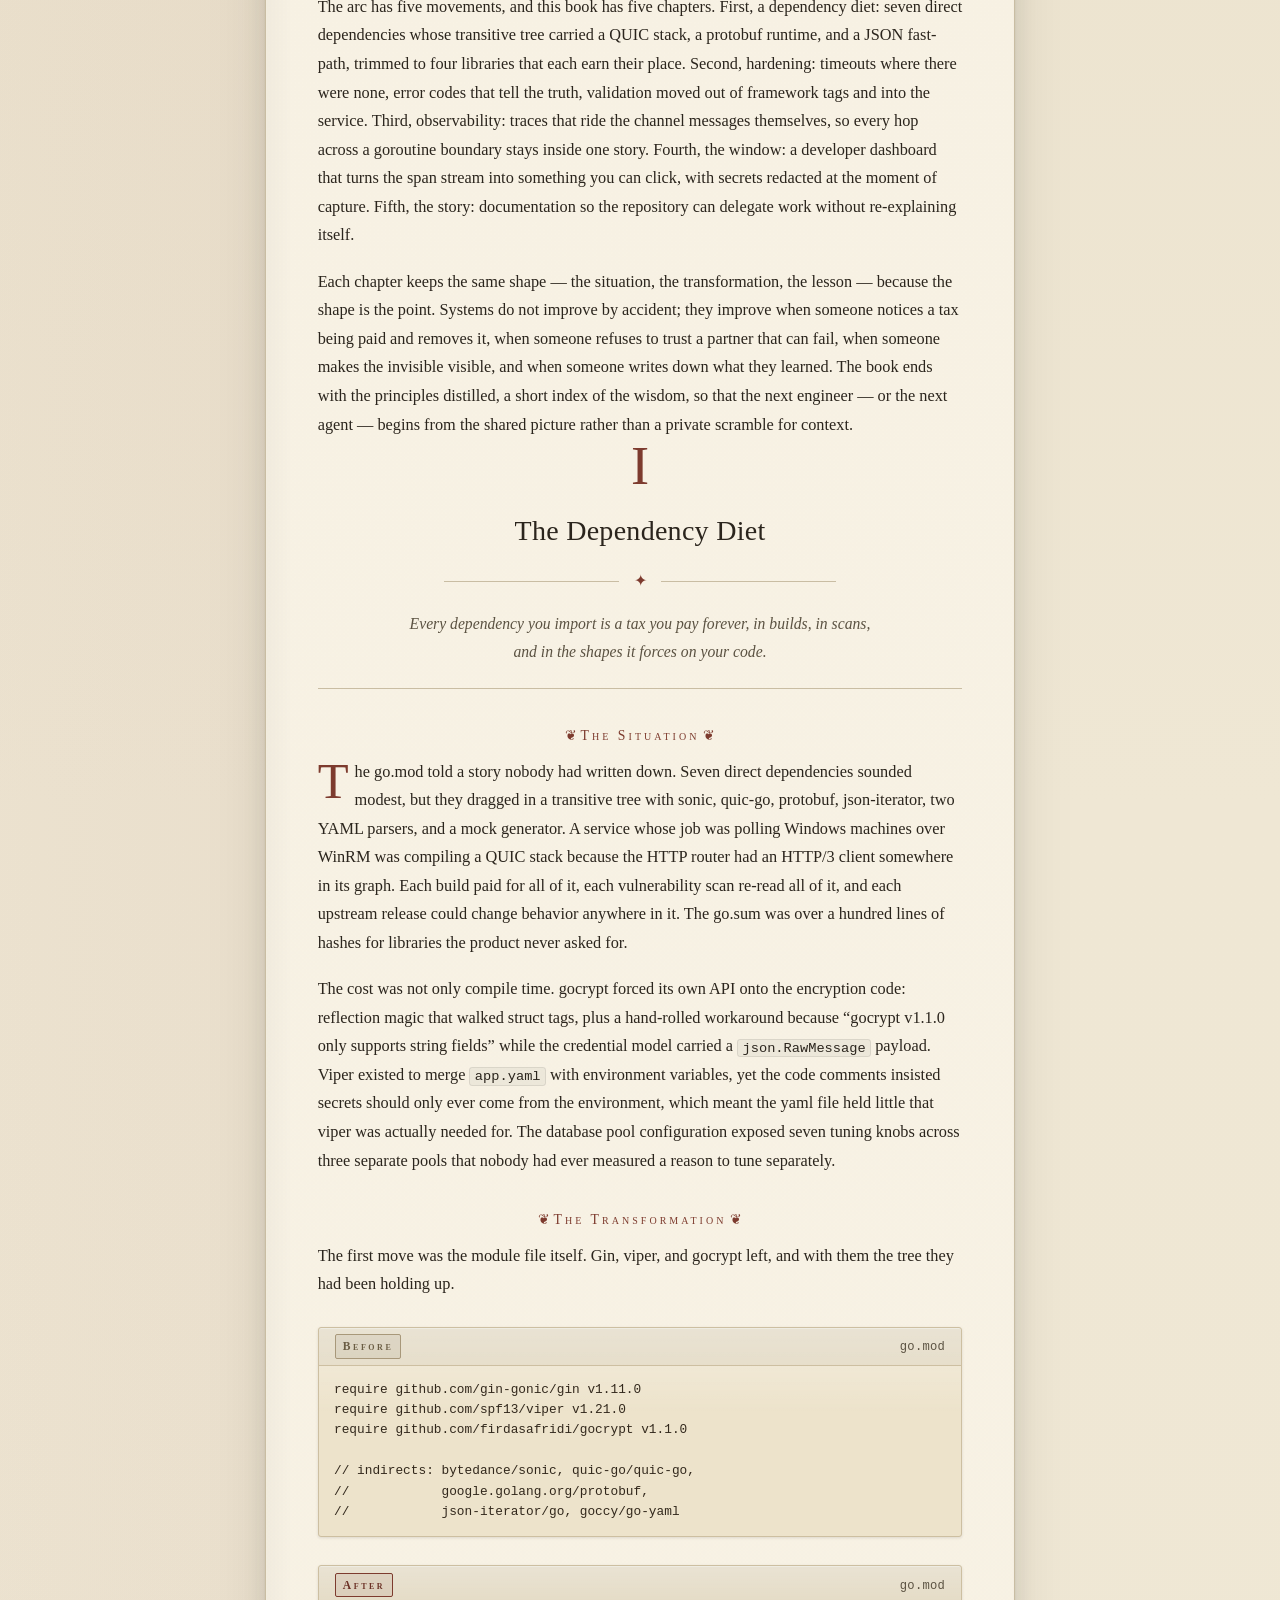
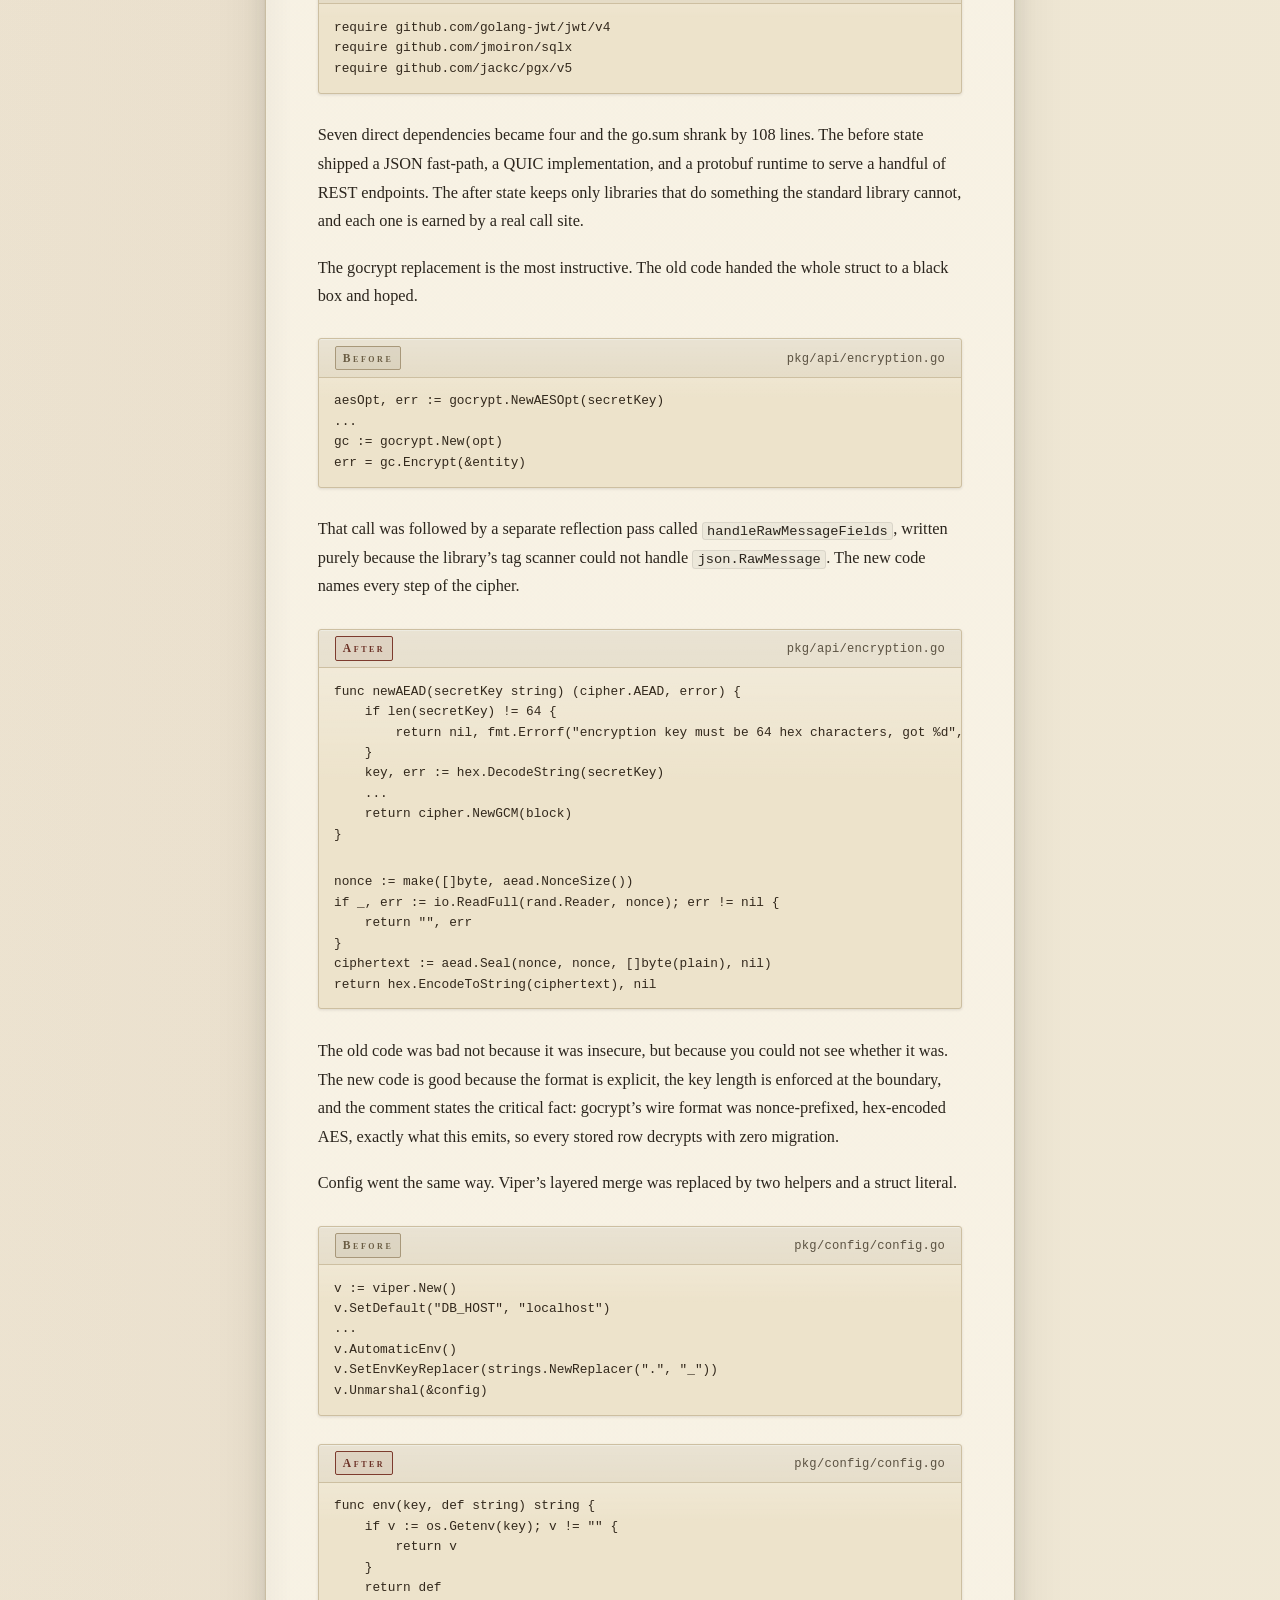
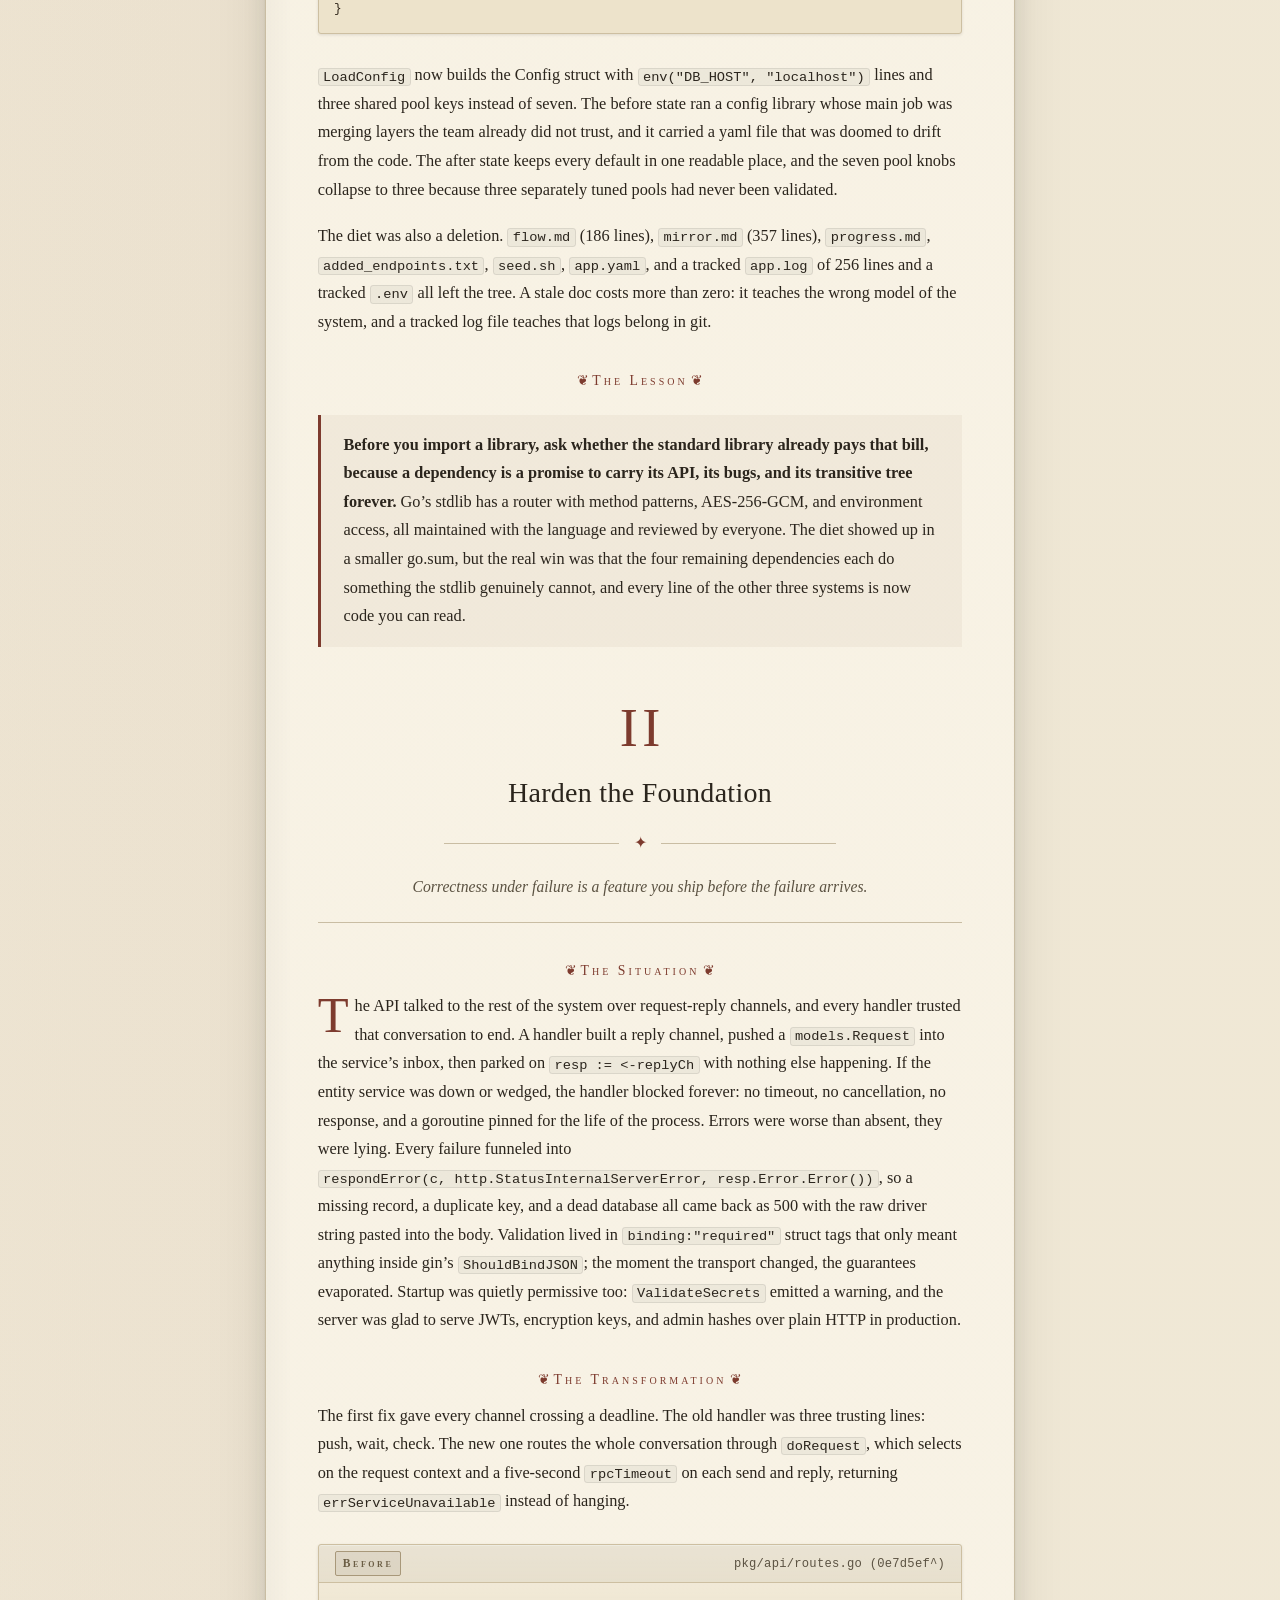
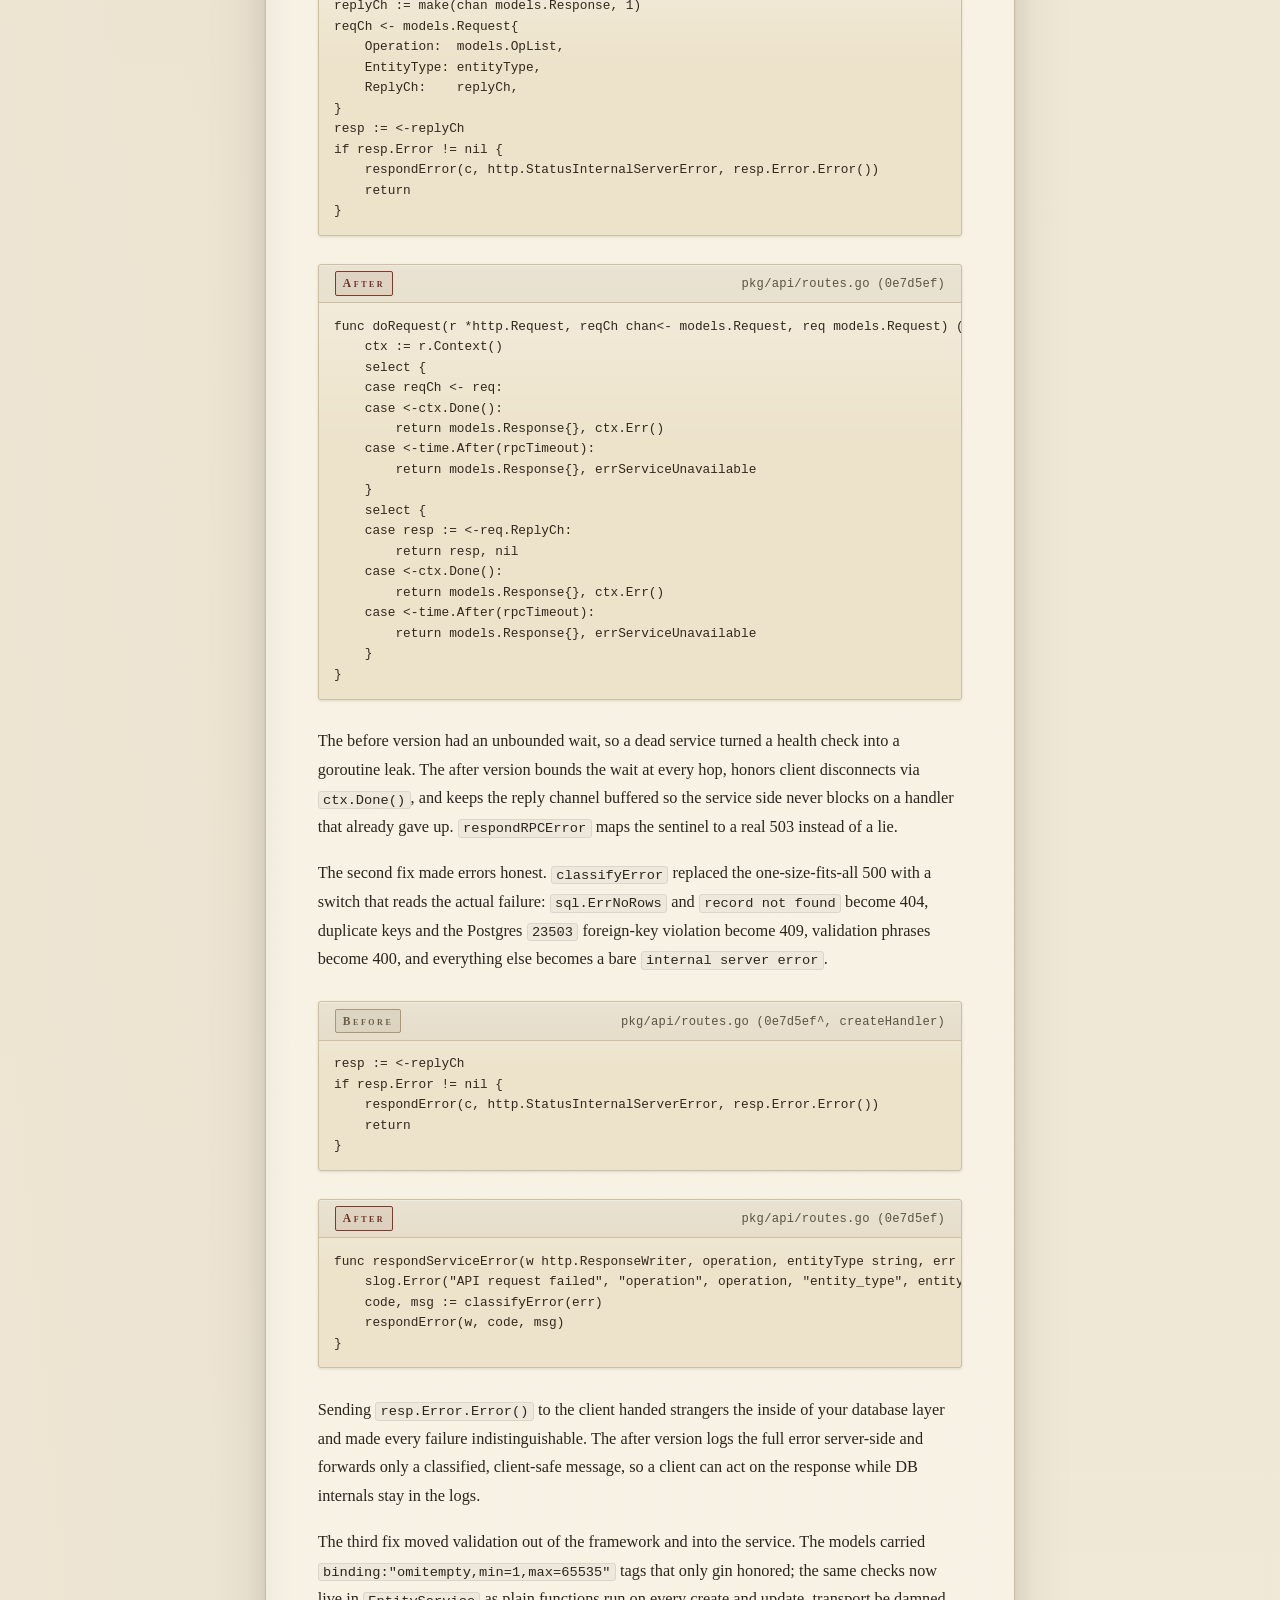
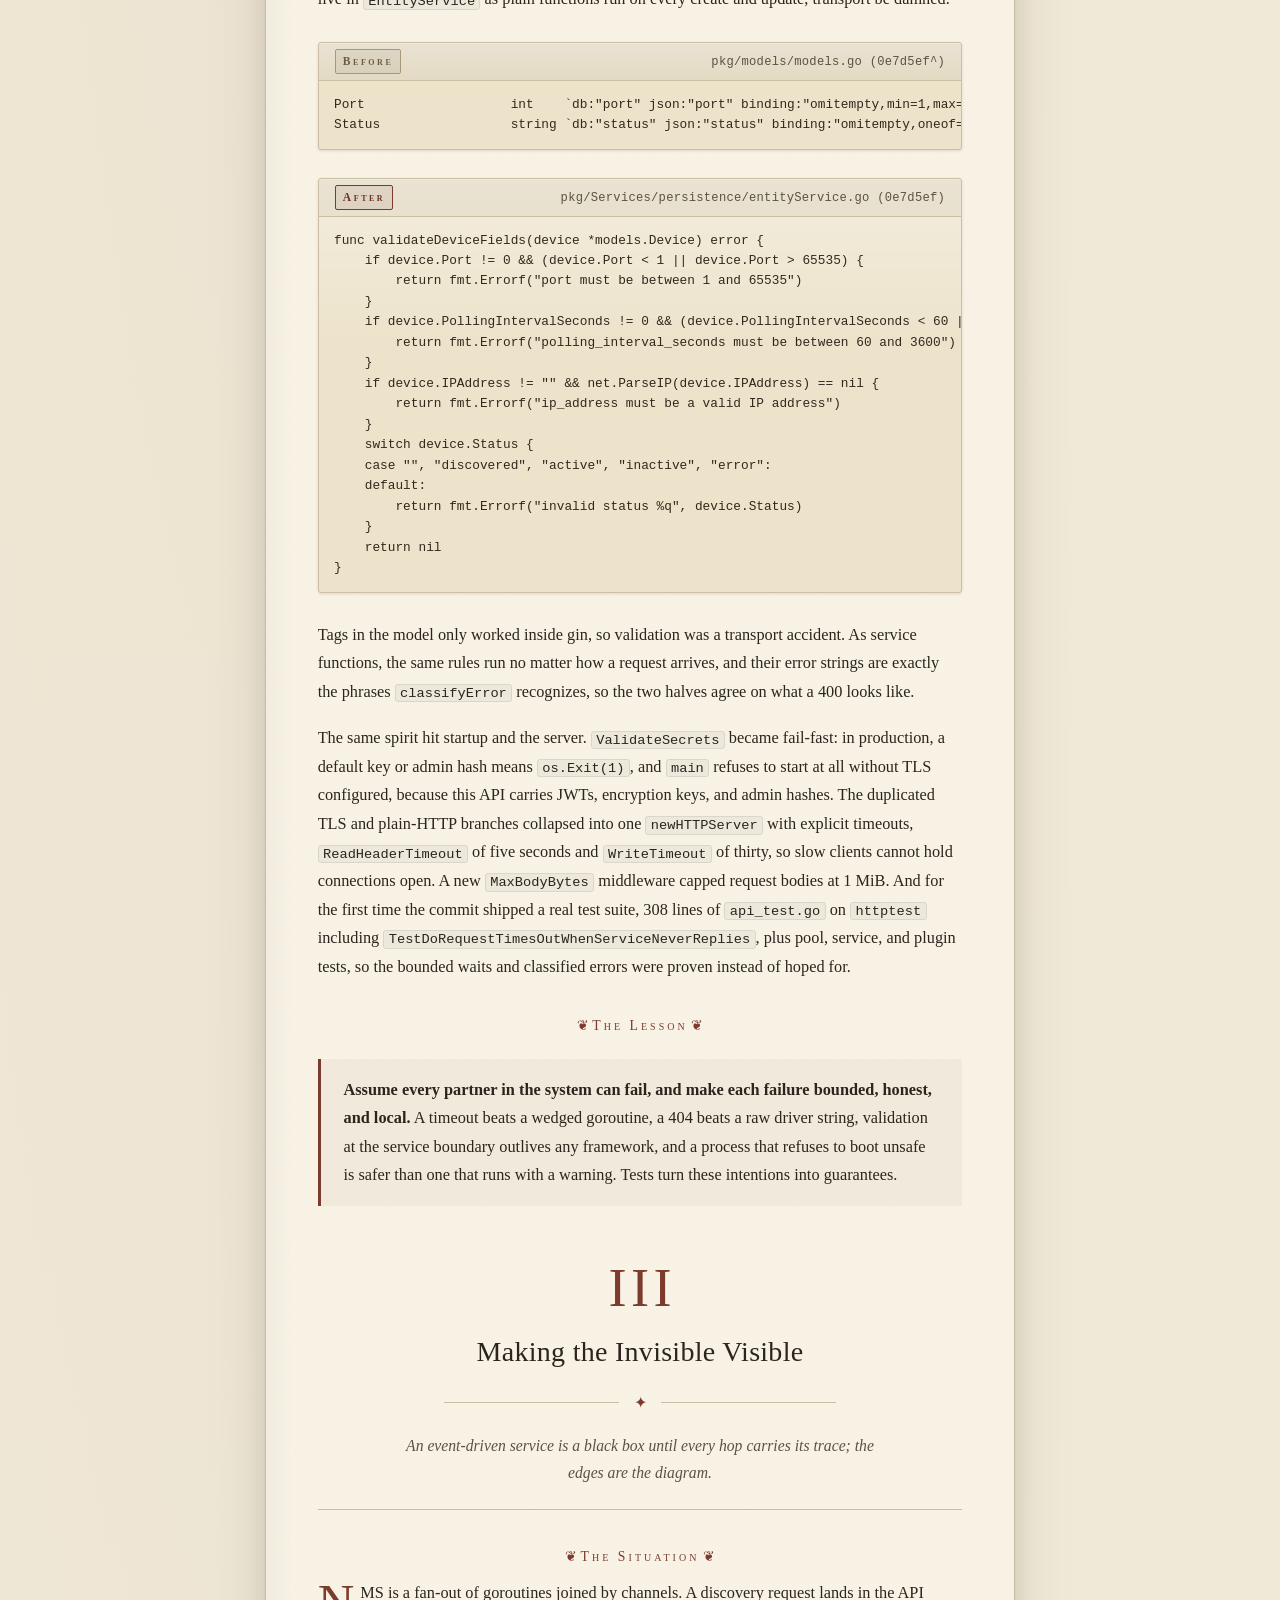
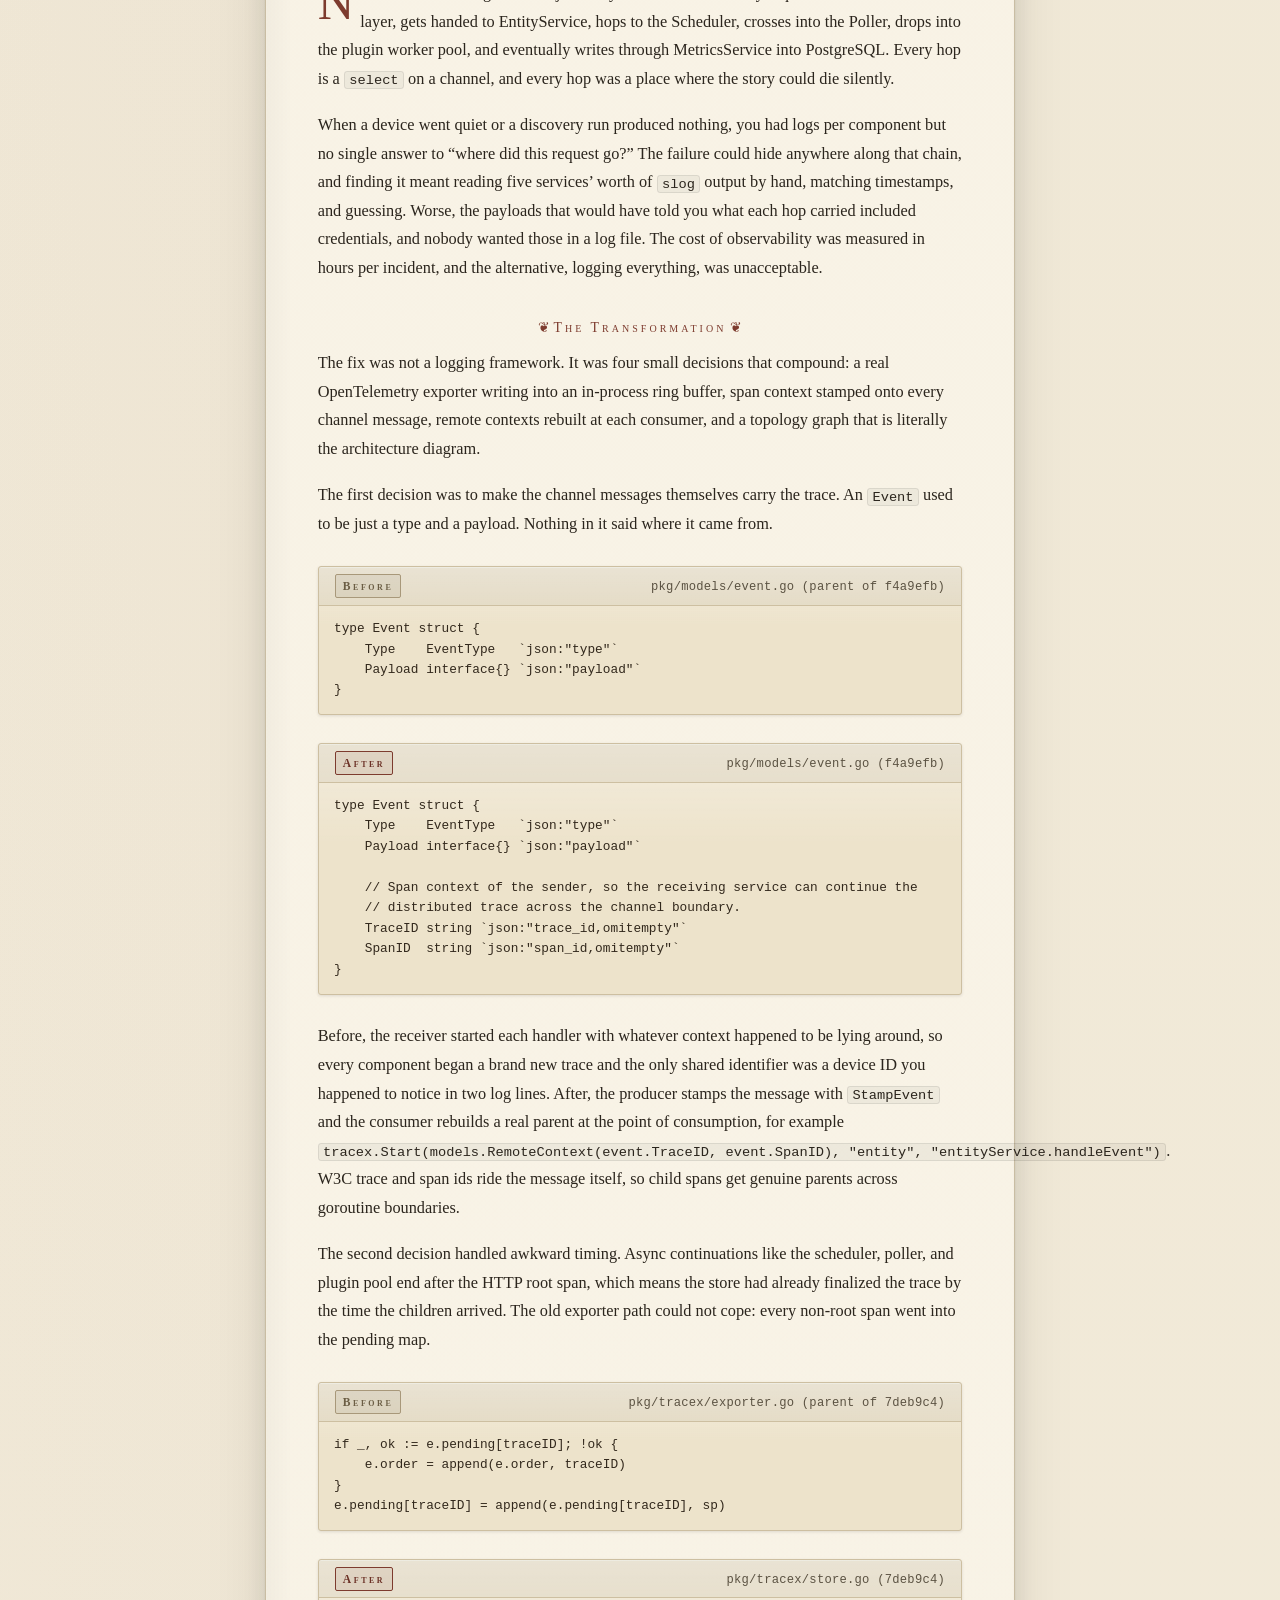
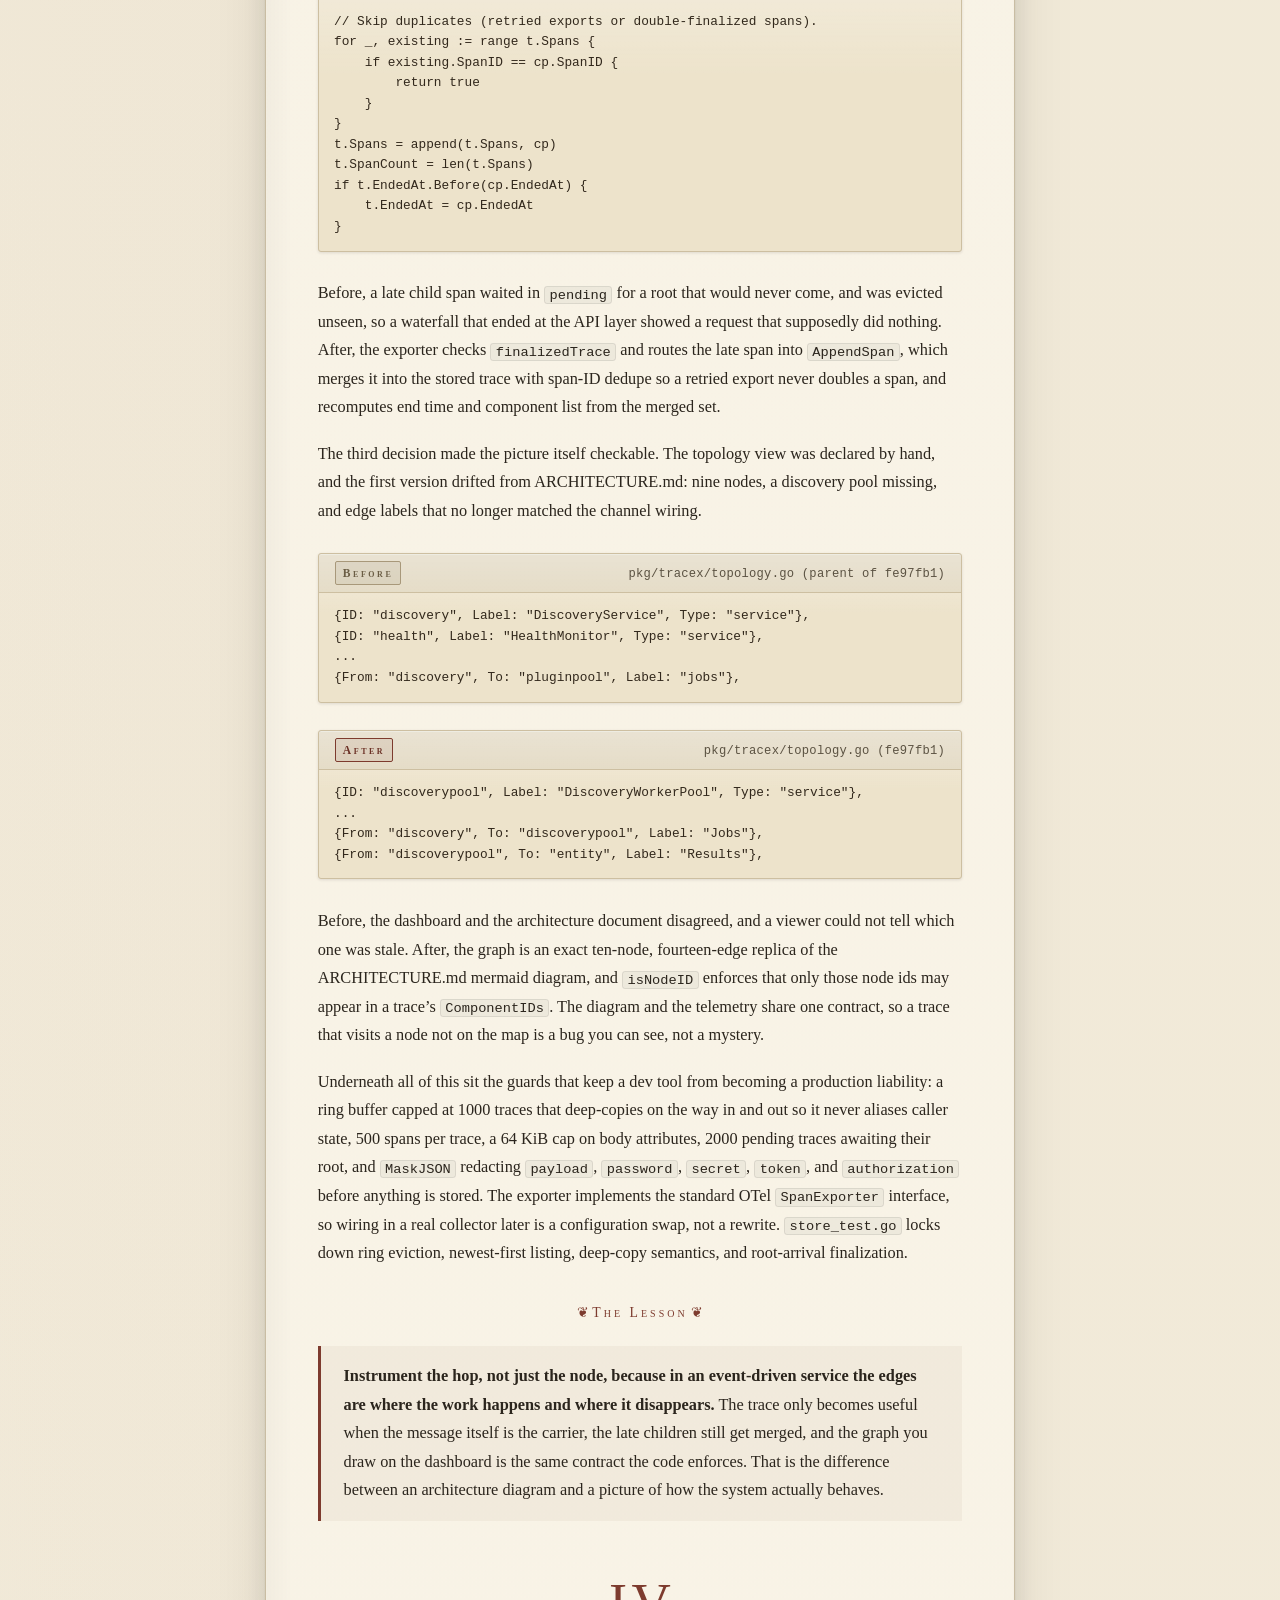
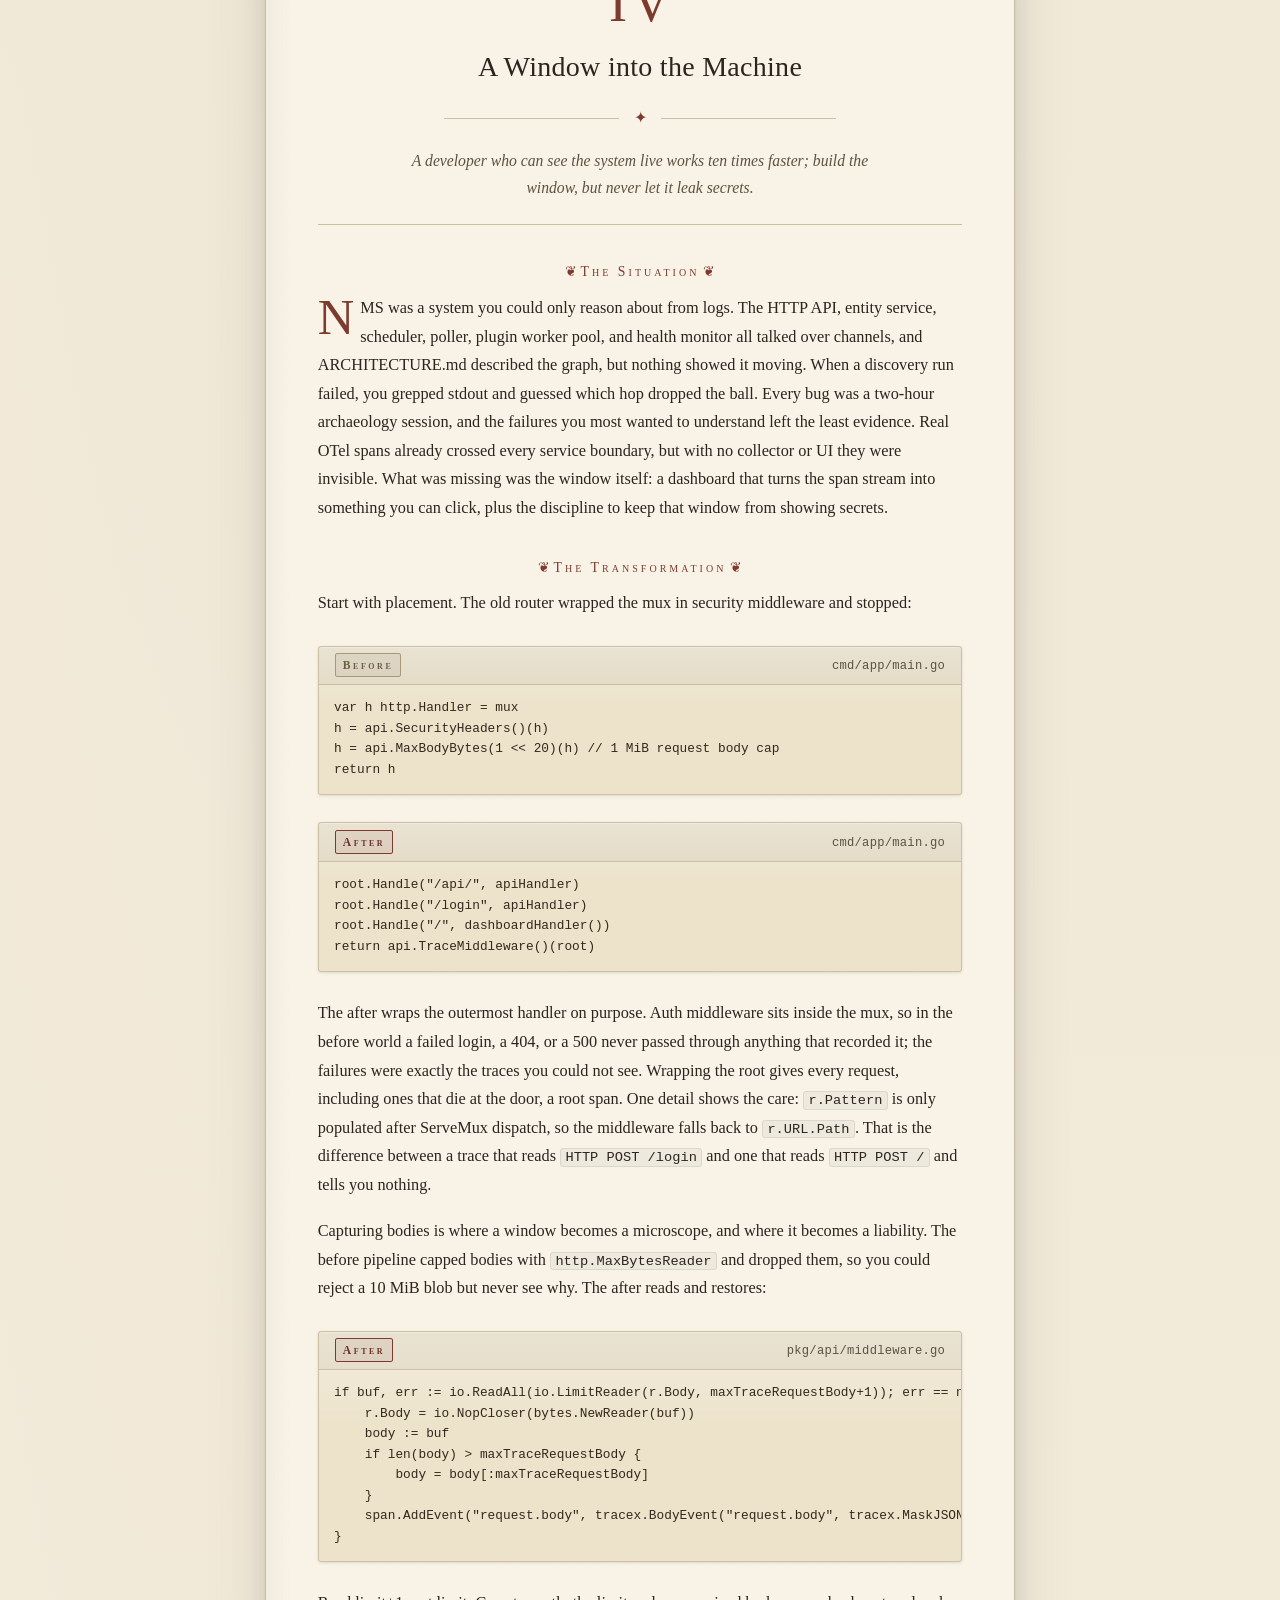
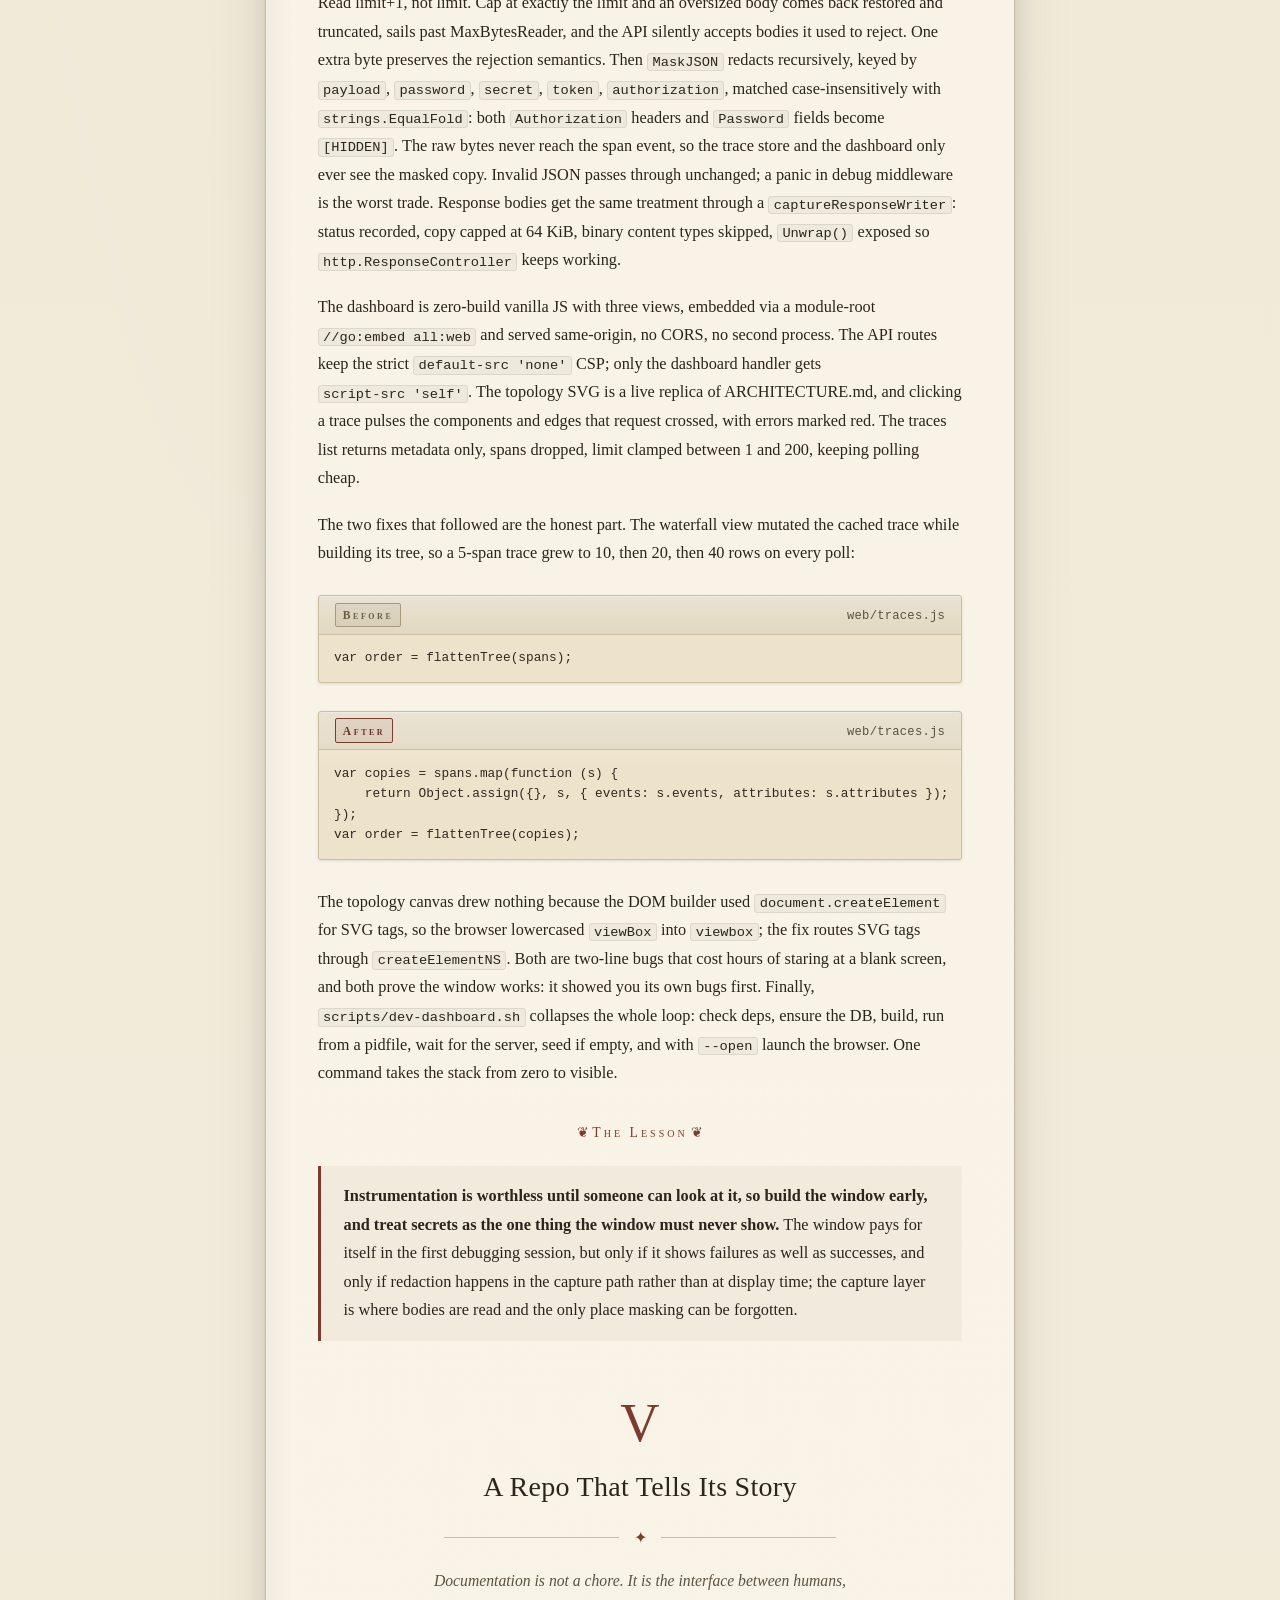
==== commit 5574aa27: "docs: NMS stands for Network Monitoring System, not Management Fix the expansion across README, ARCH" ====
--- a/docs/wisdom-book.html
+++ b/docs/wisdom-book.html
@@ -459,7 +459,7 @@
       <p class="chapter-motto">Why this book exists</p>
     </div>
 
-    <p class="dropcap">A codebase is a record of decisions, but rarely a record of their reasons. Over the course of fourteen commits, a small Go service went through a quiet transformation: a network management system, lite by name and ambition, that discovers Windows machines, monitors them, and collects their metrics over WinRM. It shed dependencies it had never needed, learned to fail honestly instead of hanging or lying, learned to show its own workings, and finally learned to introduce itself to the people and agents who would work on it next. None of those commits was glamorous. Each was a small bet that the cost of carefulness is lower than the cost of confusion.</p>
+    <p class="dropcap">A codebase is a record of decisions, but rarely a record of their reasons. Over the course of fourteen commits, a small Go service went through a quiet transformation: a network monitoring system, lite by name and ambition, that discovers Windows machines, monitors them, and collects their metrics over WinRM. It shed dependencies it had never needed, learned to fail honestly instead of hanging or lying, learned to show its own workings, and finally learned to introduce itself to the people and agents who would work on it next. None of those commits was glamorous. Each was a small bet that the cost of carefulness is lower than the cost of confusion.</p>
 
     <p>The arc has five movements, and this book has five chapters. First, a dependency diet: seven direct dependencies whose transitive tree carried a QUIC stack, a protobuf runtime, and a JSON fast-path, trimmed to four libraries that each earn their place. Second, hardening: timeouts where there were none, error codes that tell the truth, validation moved out of framework tags and into the service. Third, observability: traces that ride the channel messages themselves, so every hop across a goroutine boundary stays inside one story. Fourth, the window: a developer dashboard that turns the span stream into something you can click, with secrets redacted at the moment of capture. Fifth, the story: documentation so the repository can delegate work without re-explaining itself.</p>
 
@@ -943,7 +943,7 @@
       </figcaption>
       <pre># NMS
 
-Network Management System (NMS) - Lite. Go backend for discovery, monitoring, and
+Network Monitoring System (NMS) - Lite. Go backend for discovery, monitoring, and
 metric collection over WinRM. See `ARCHITECTURE.md` for the component topology.
 
 ## Agent skills
@@ -973,7 +973,7 @@
         <span class="plate-tag before">Before</span>
         <span class="plate-file">README.md (prior to 9e90ccf)</span>
       </figcaption>
-      <pre>A lightweight, extensible network management system for discovery, monitoring,
+      <pre>A lightweight, extensible network monitoring system for discovery, monitoring,
 and metric collection.</pre>
     </figure>
 
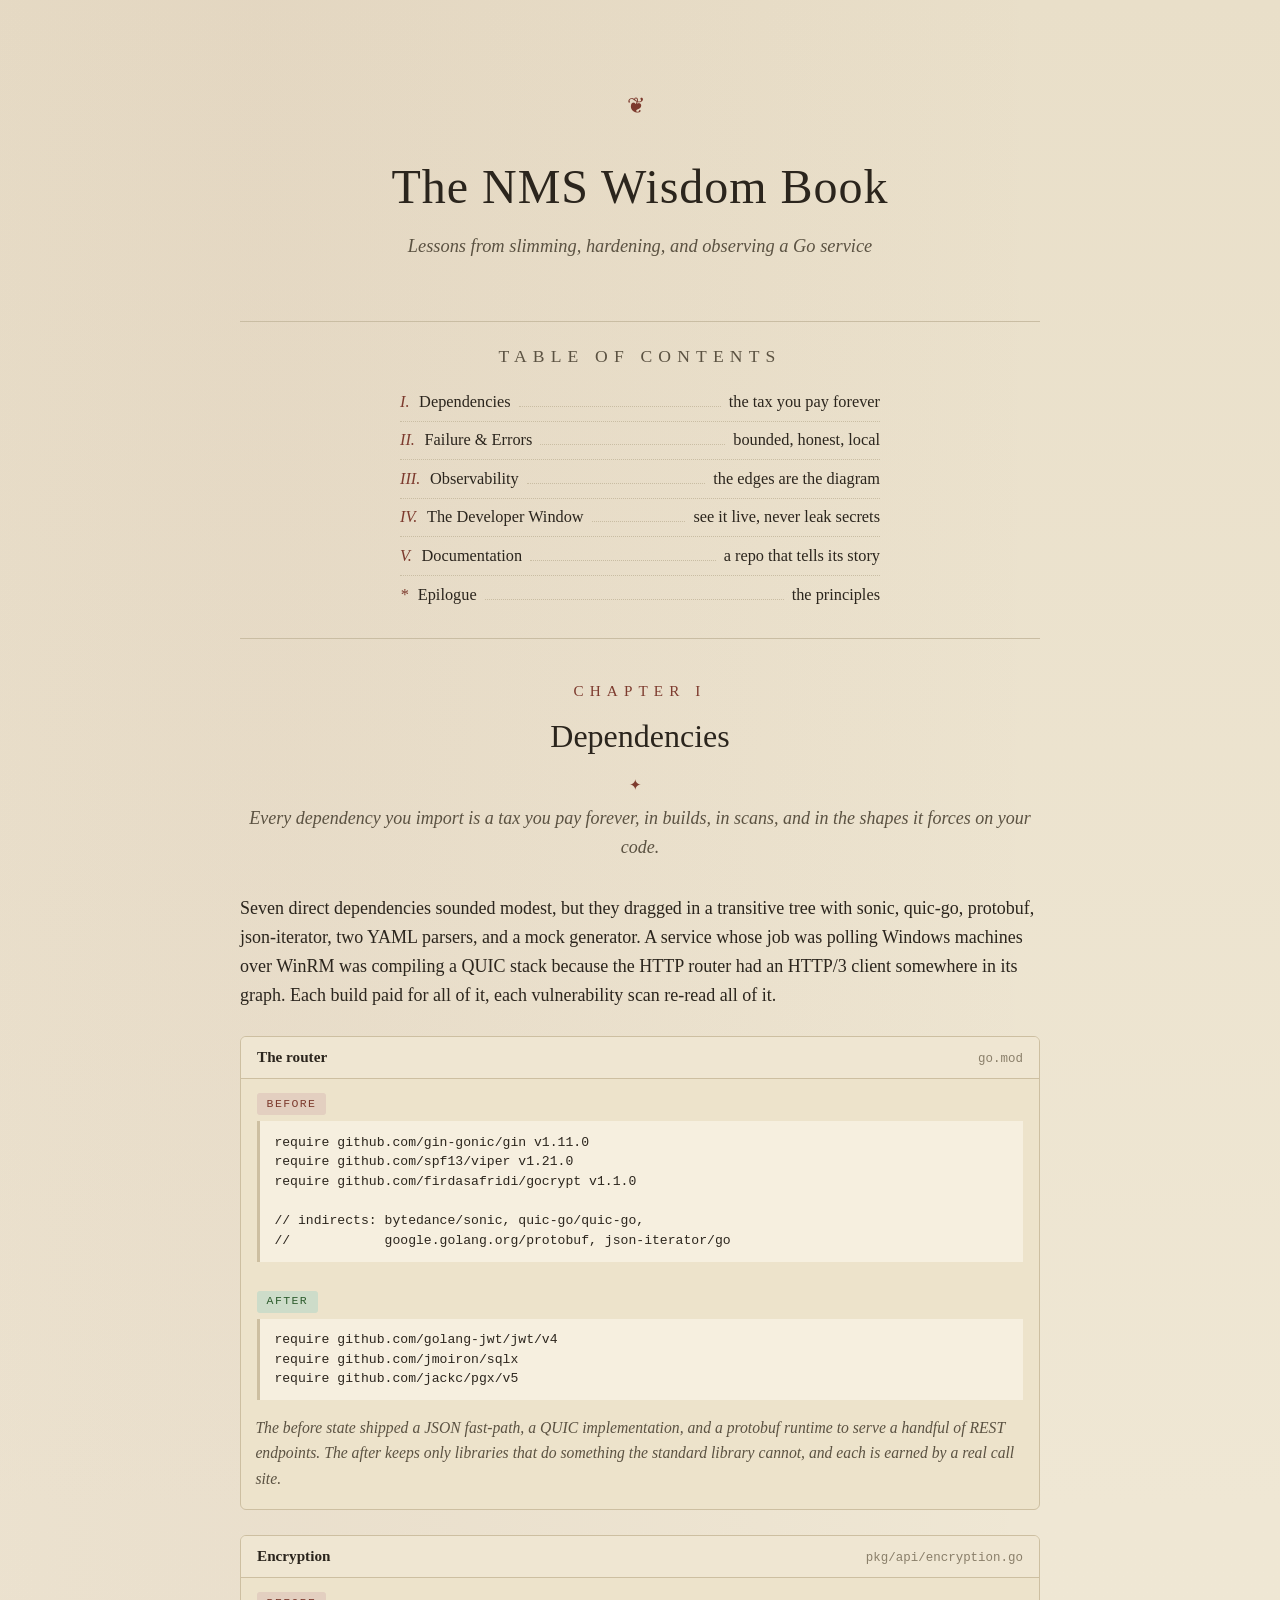
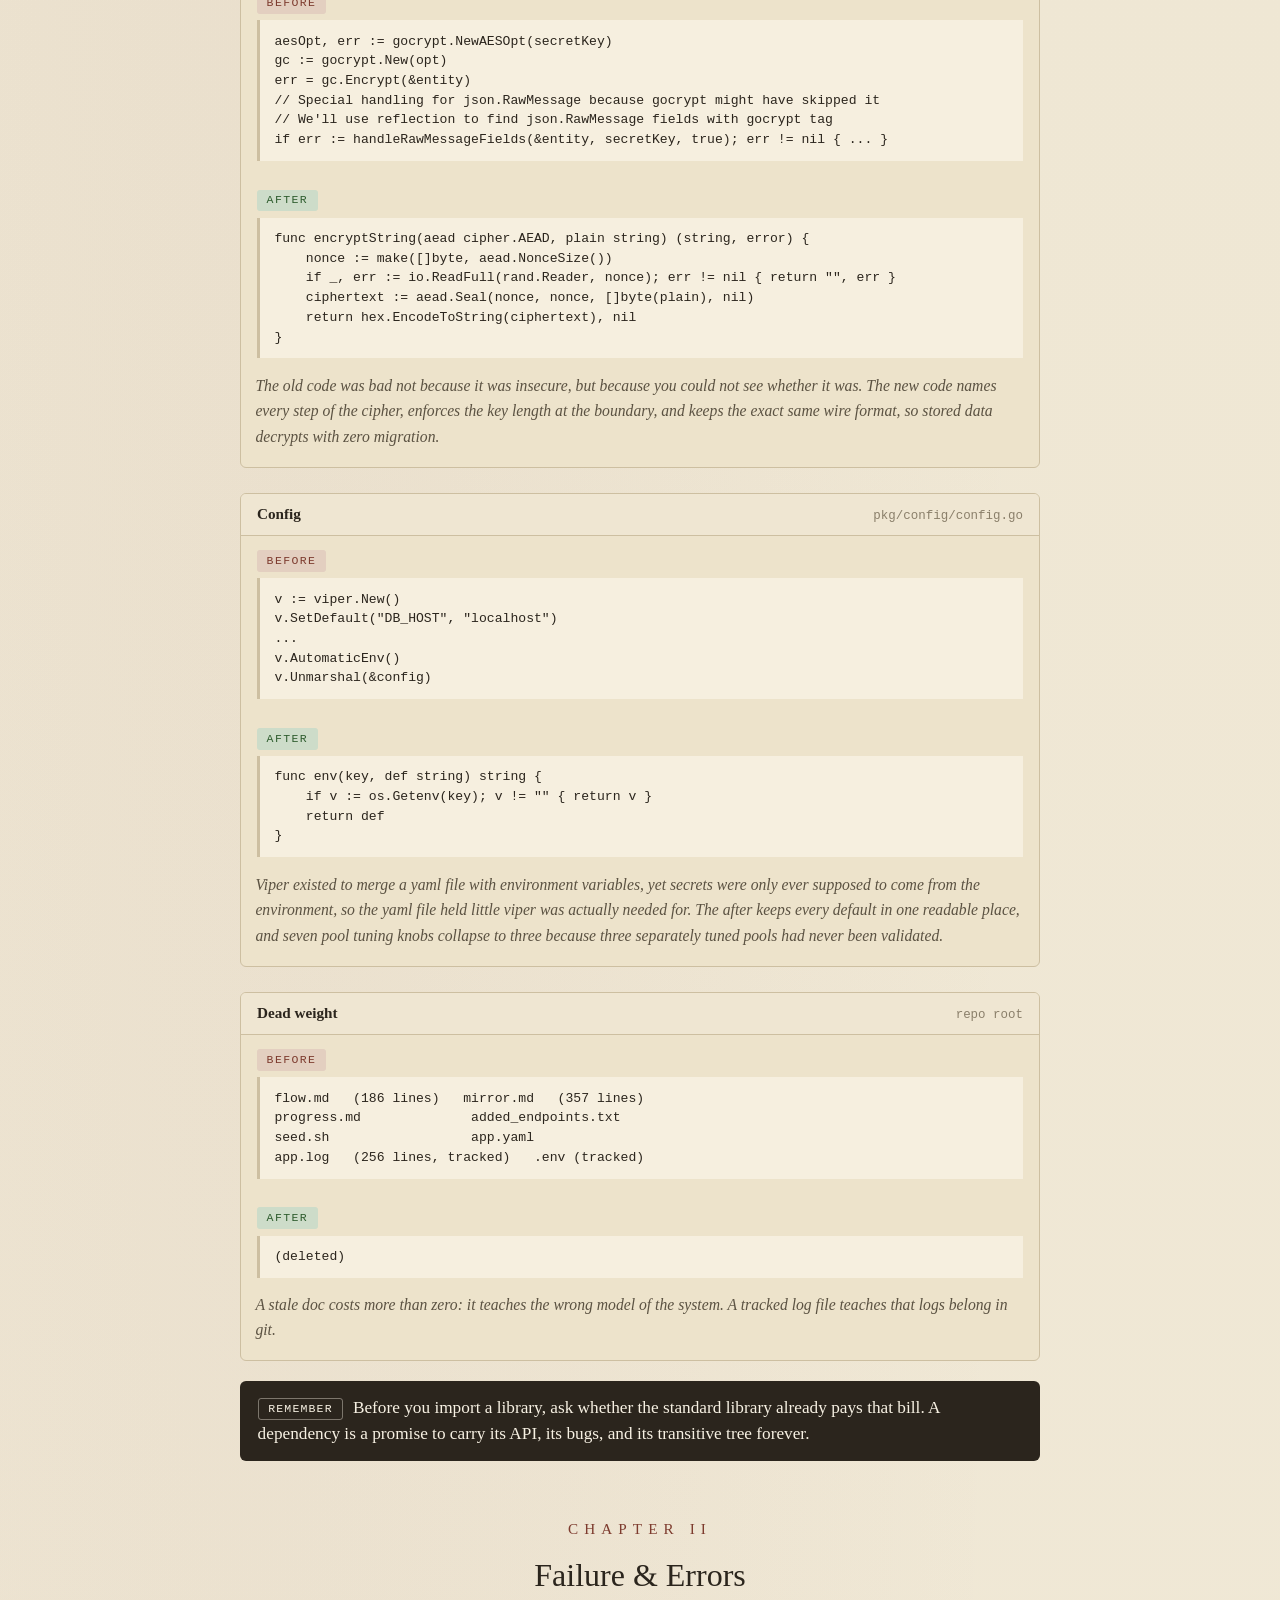
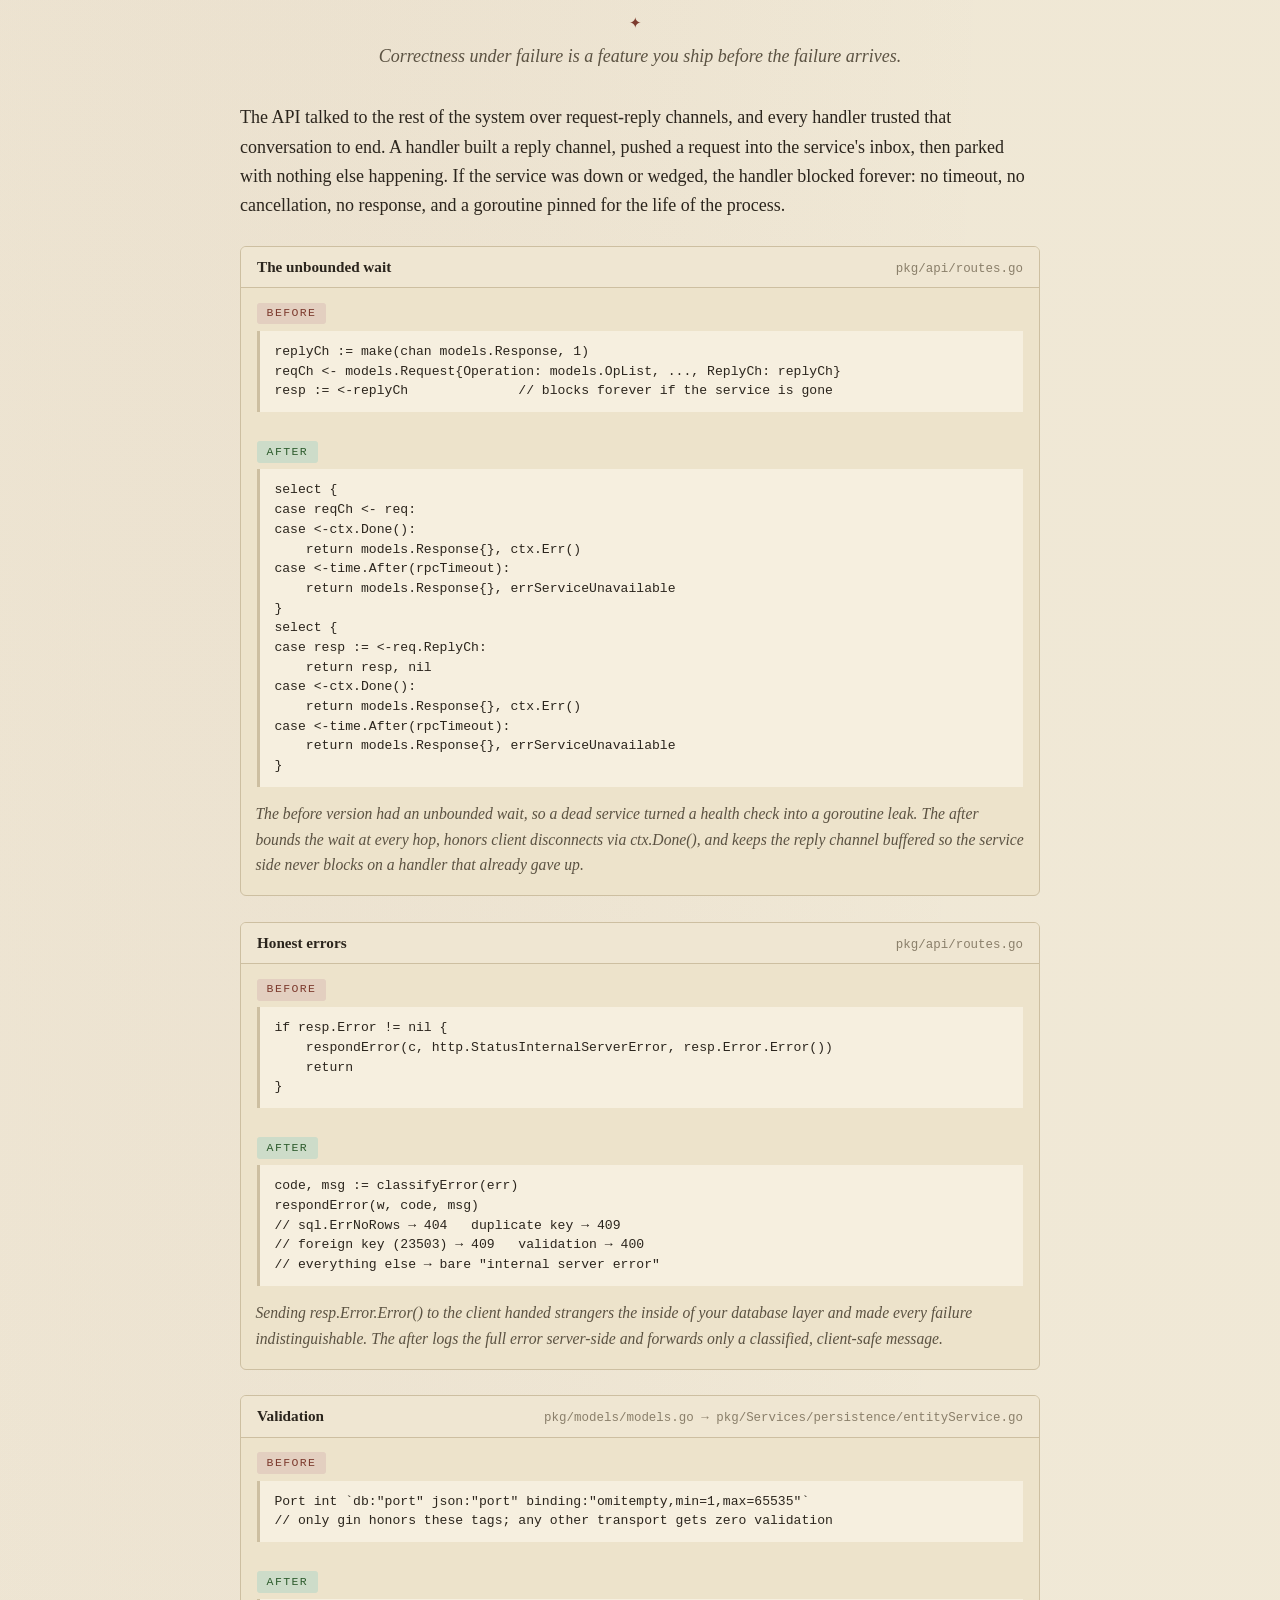
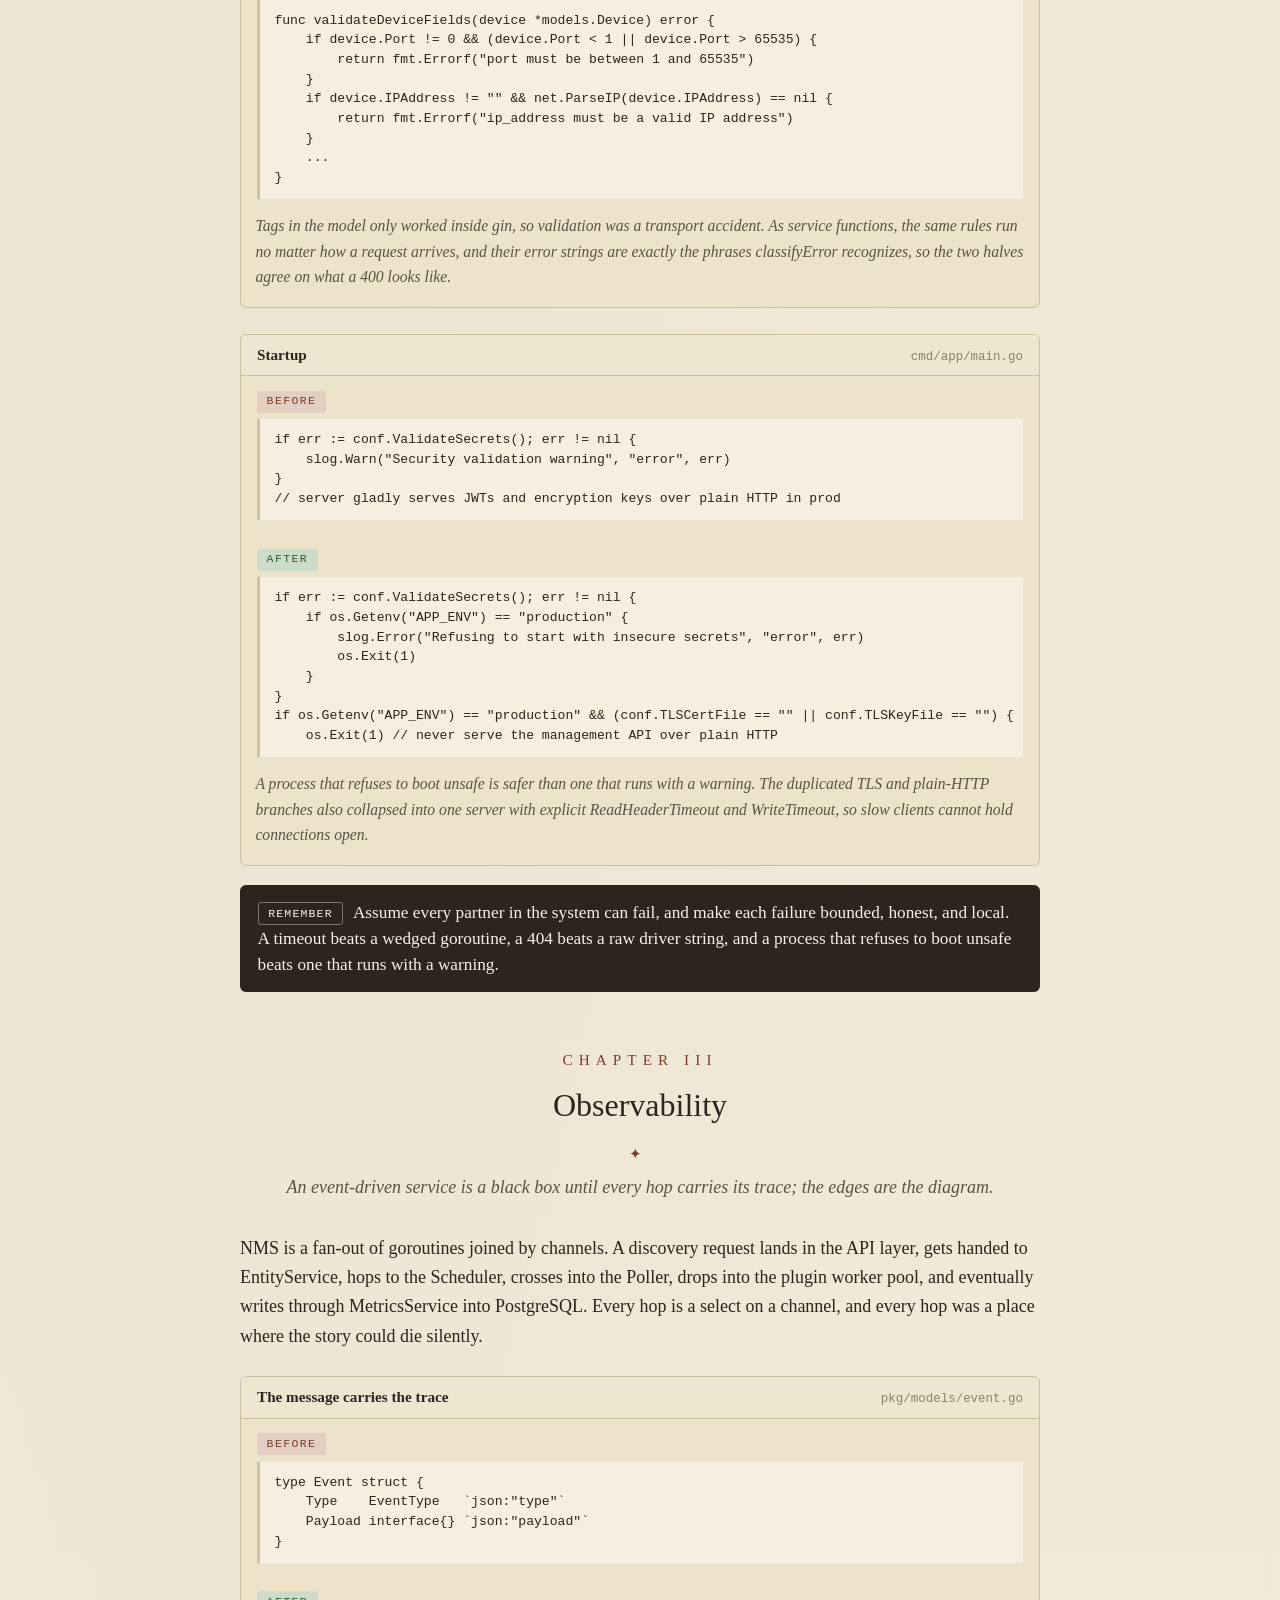
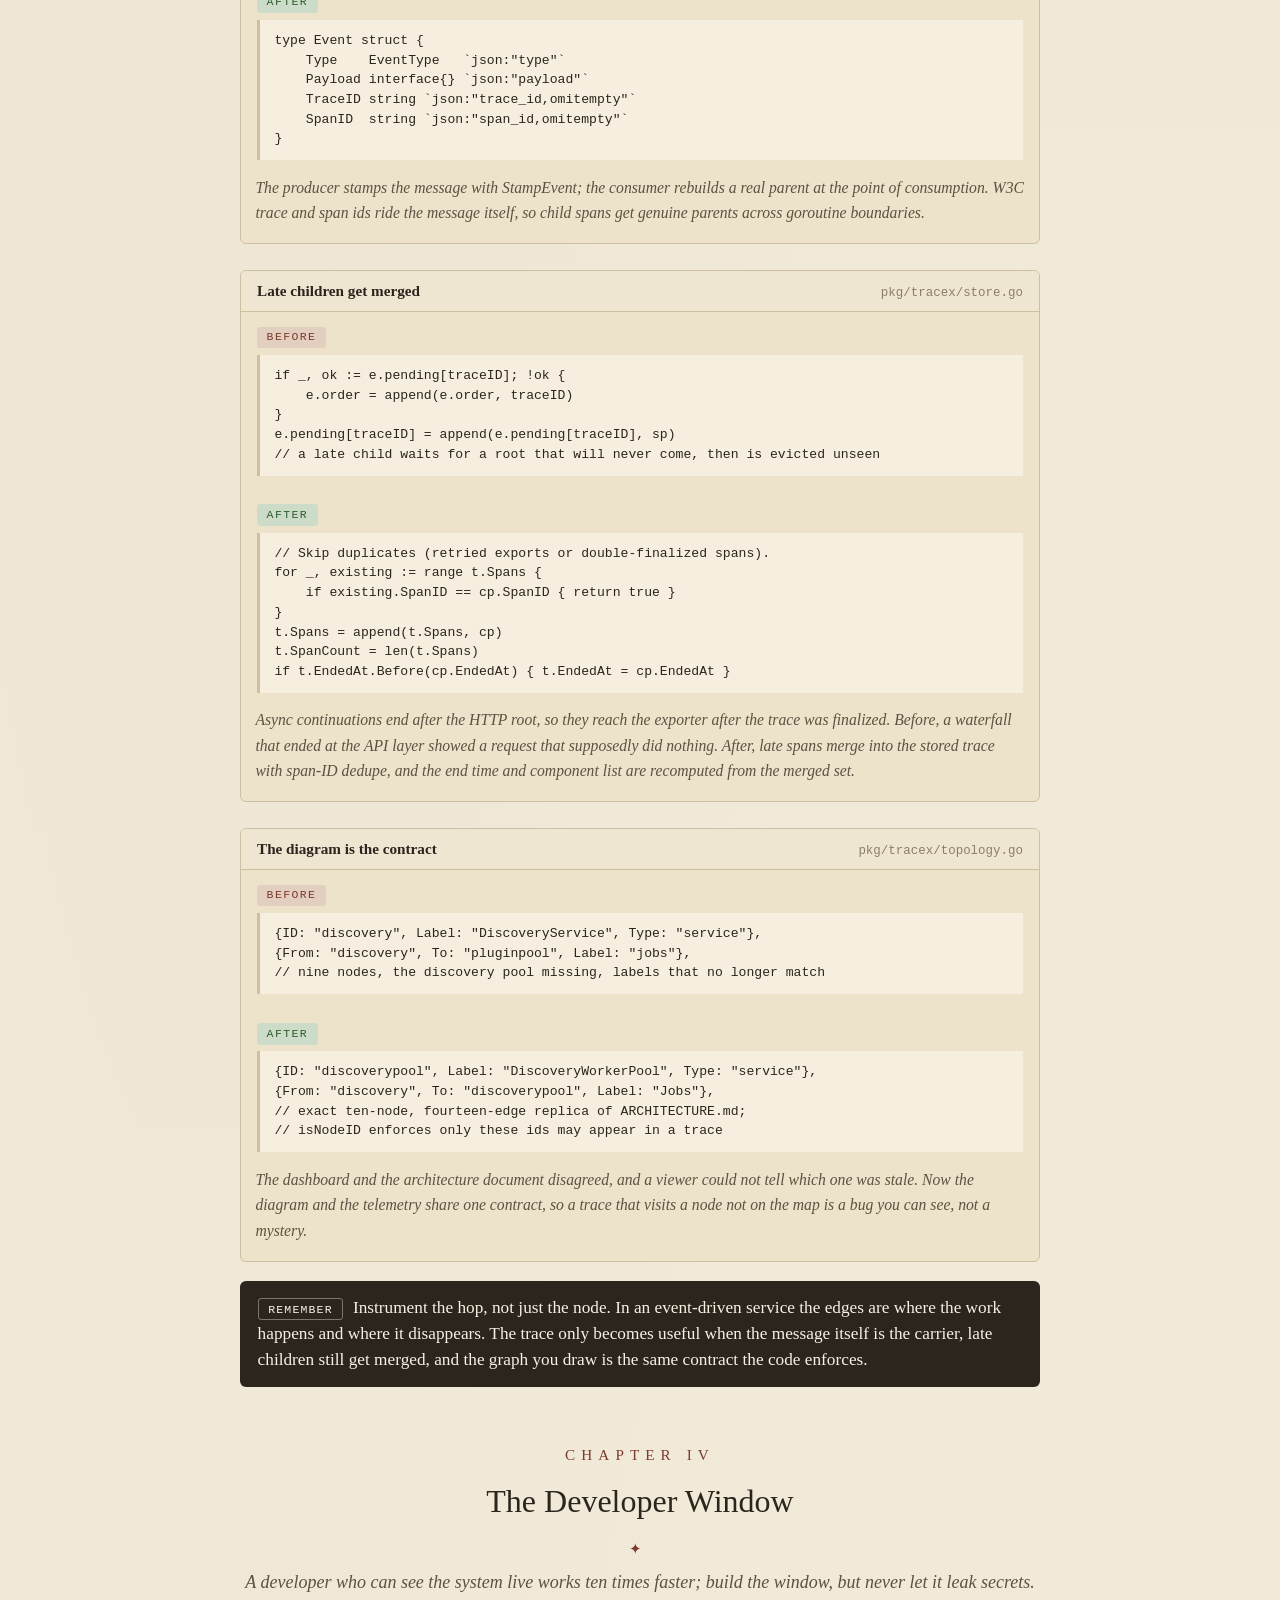
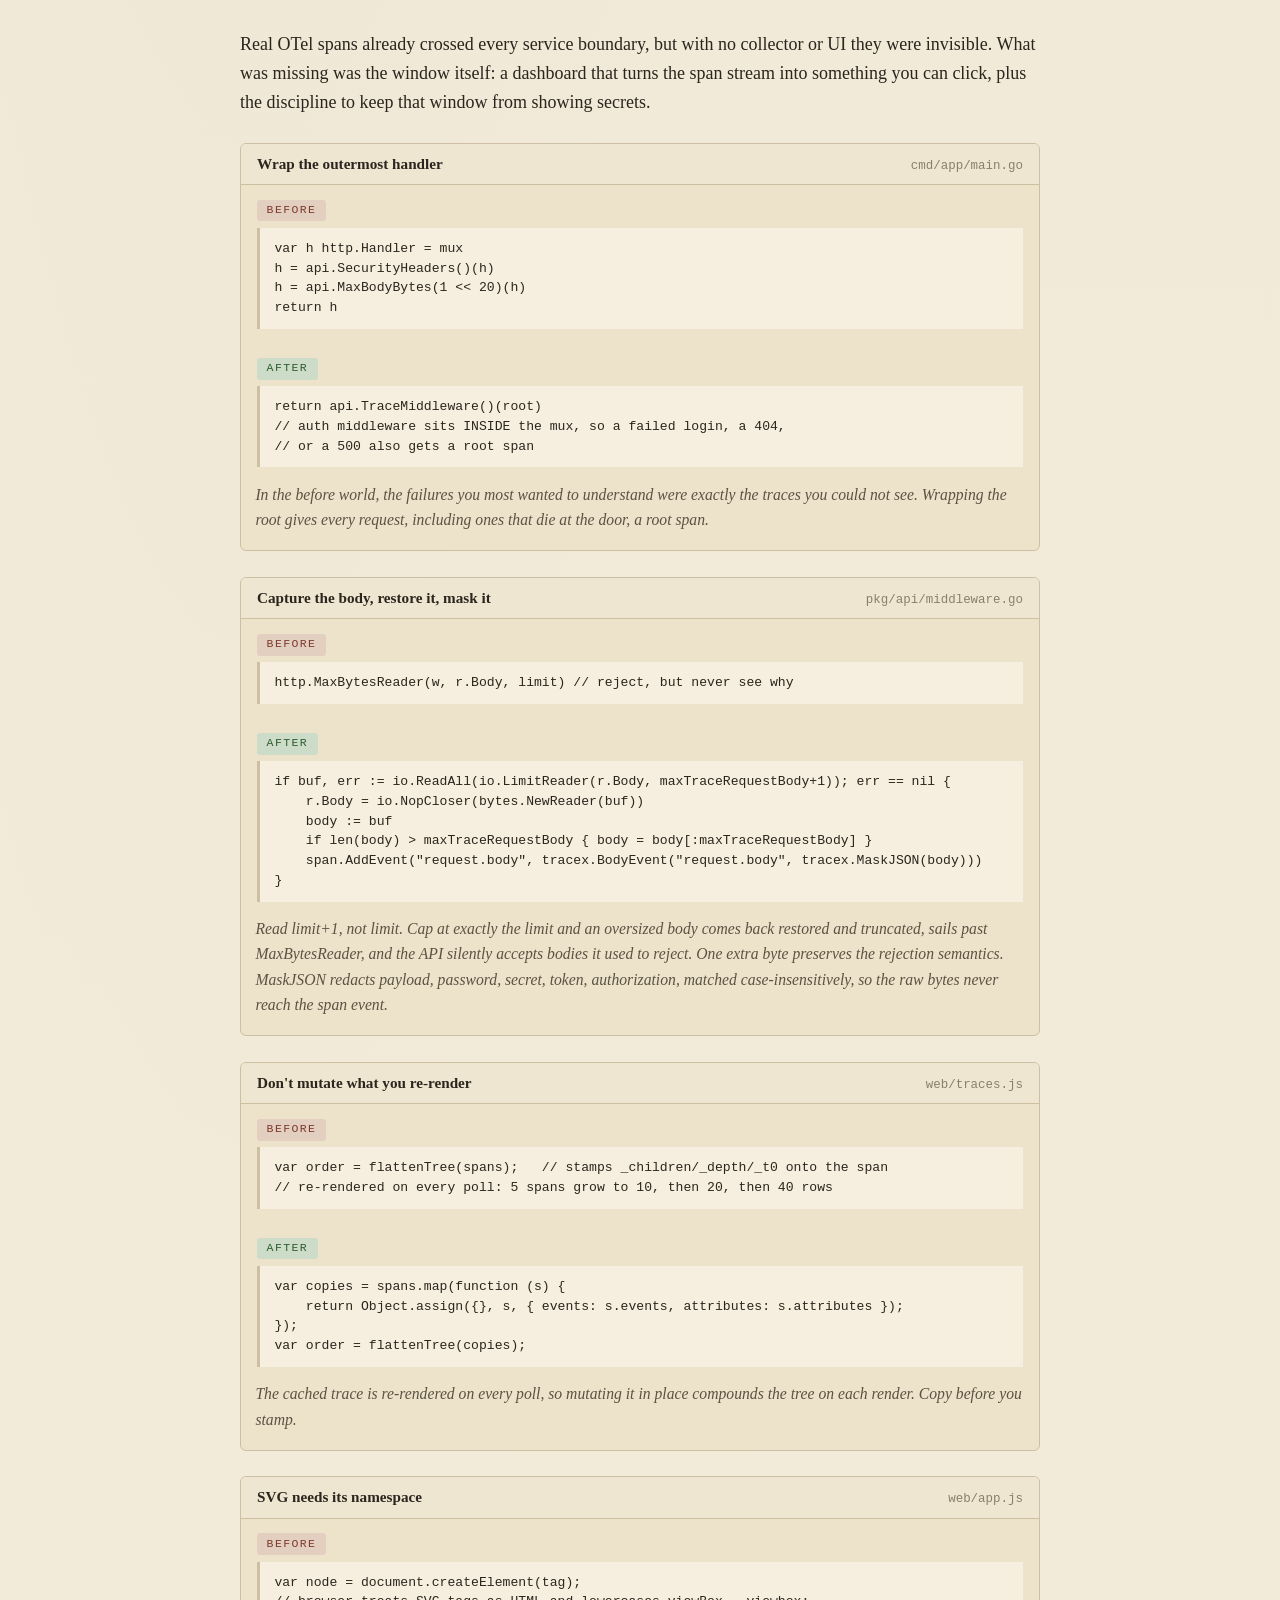
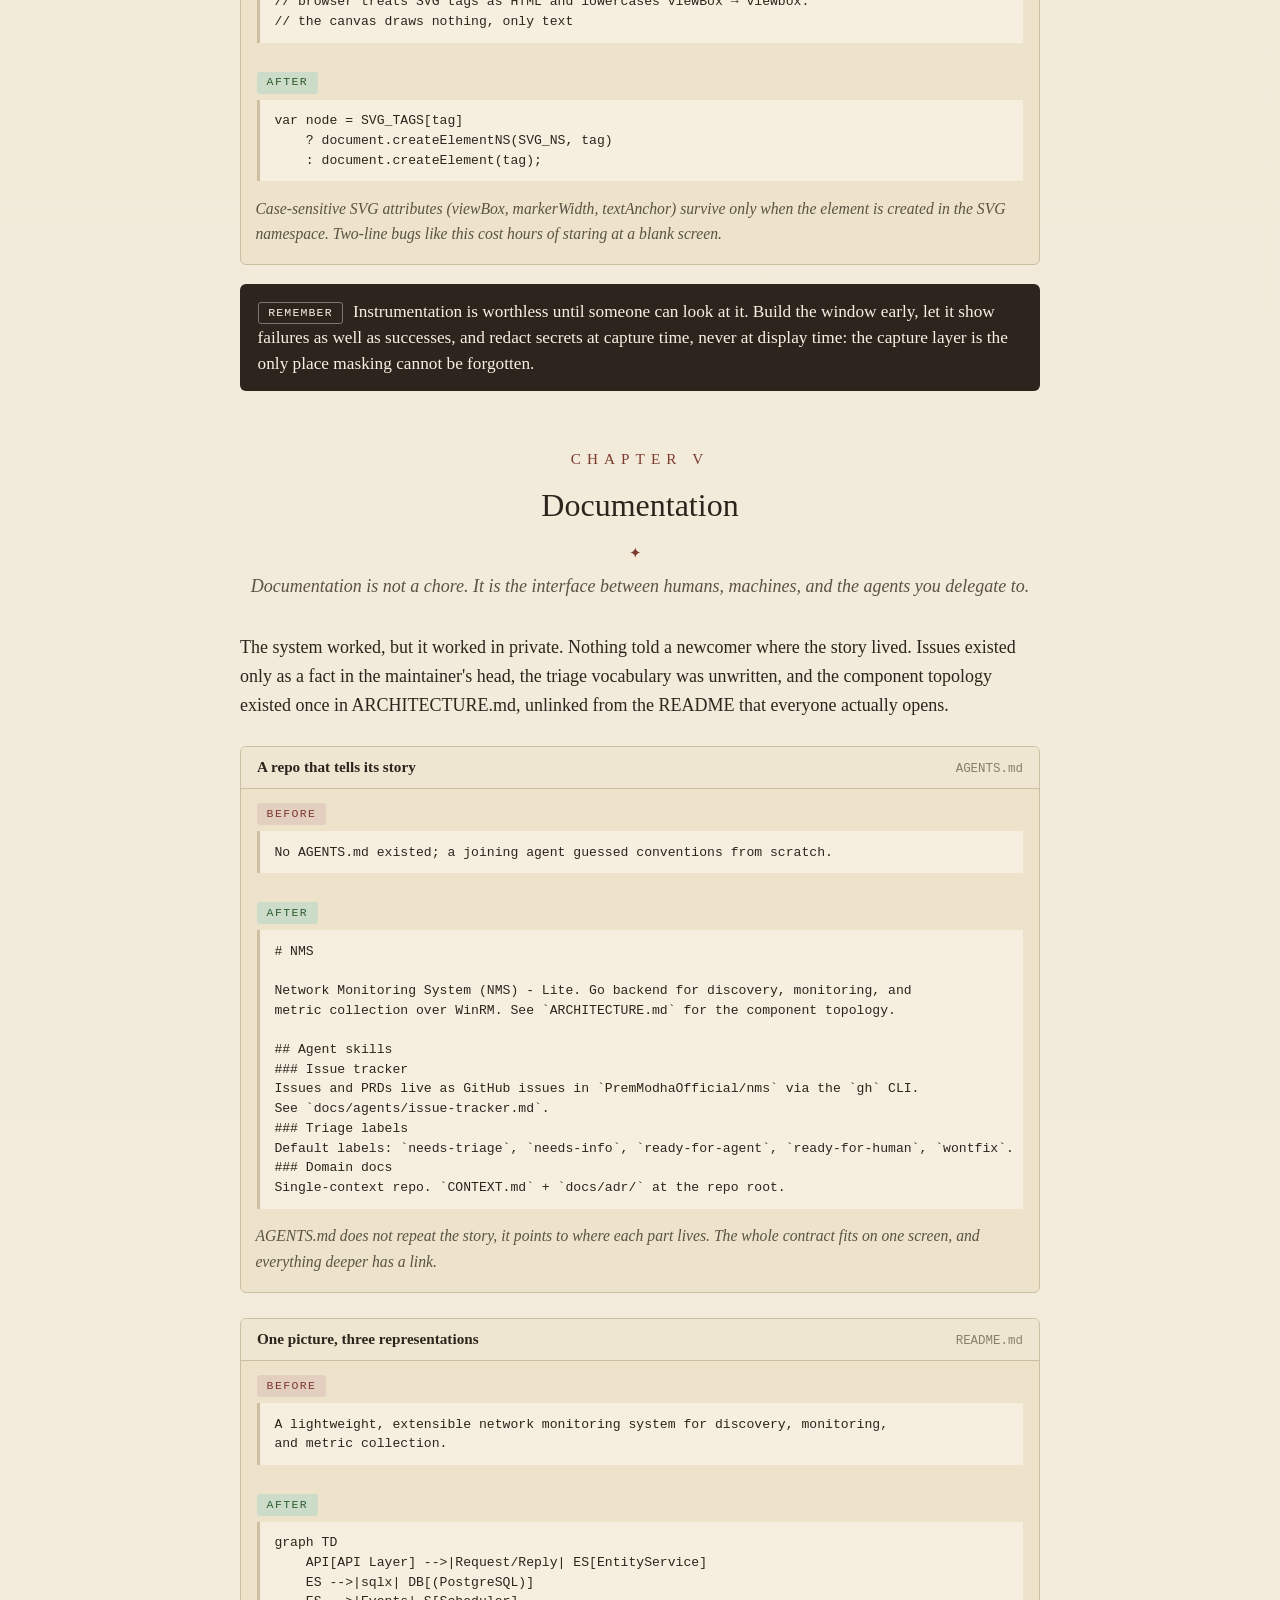
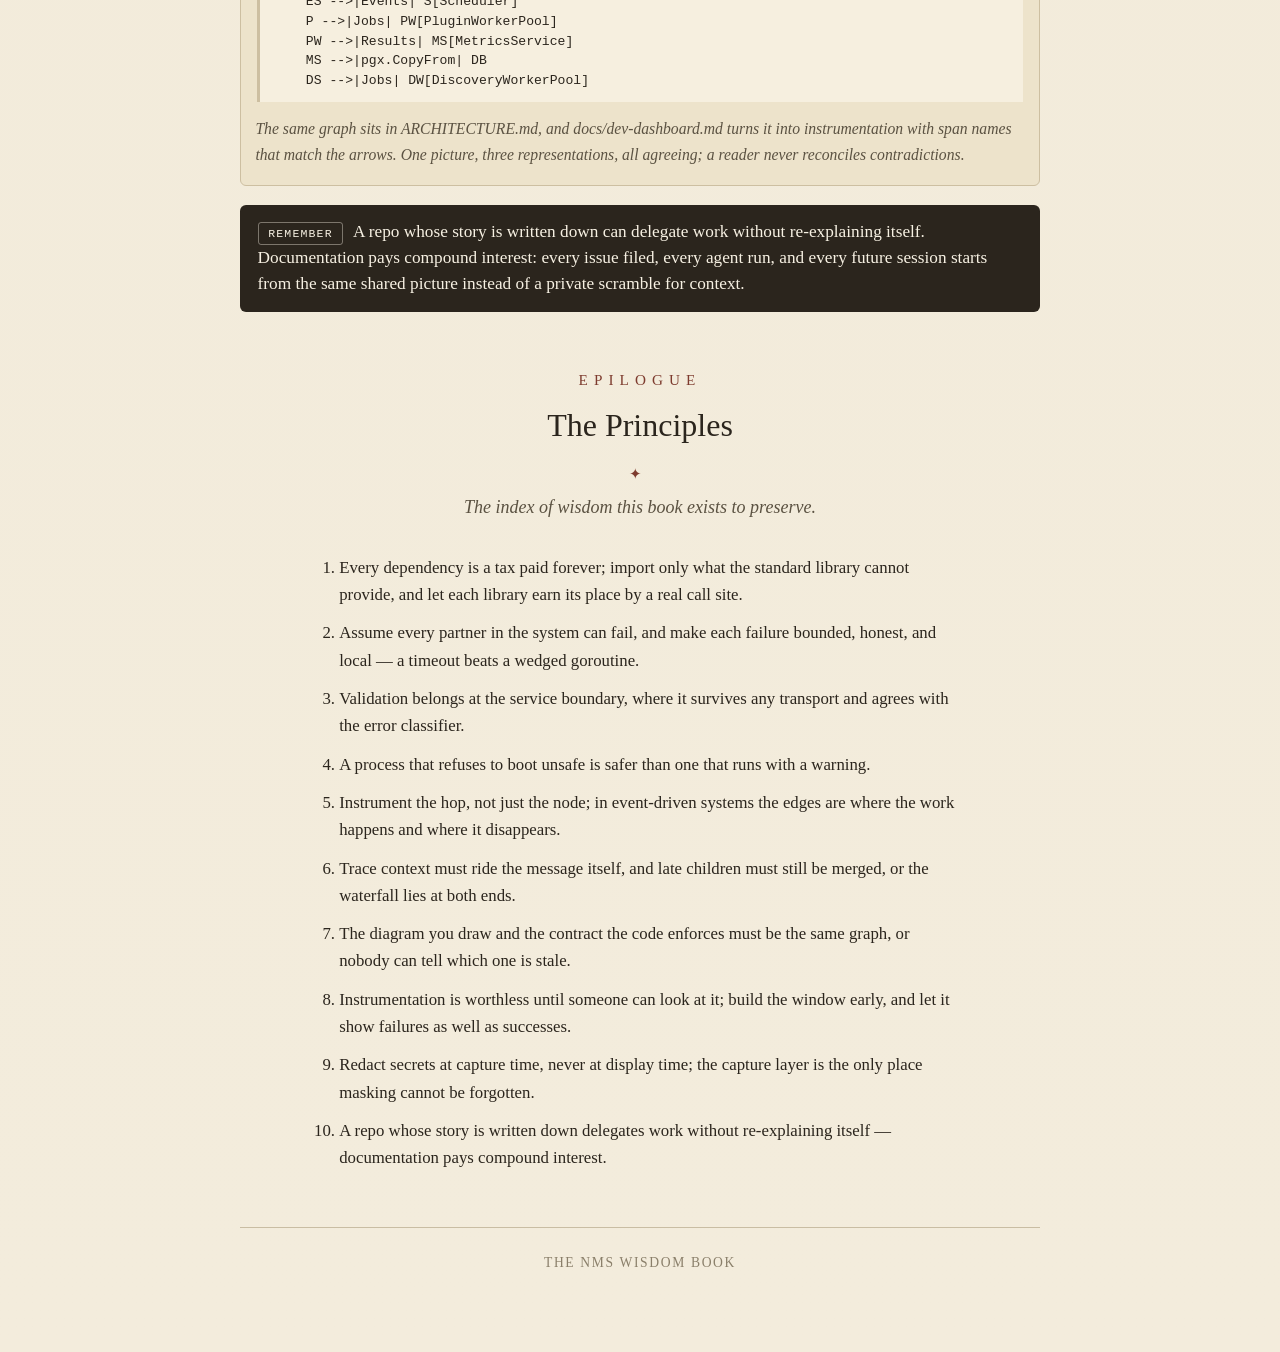
==== commit 54026655: "docs: rebuild wisdom book as dense before/after delta format Drop all history and provenance (no com" ====
--- a/docs/wisdom-book.html
+++ b/docs/wisdom-book.html
@@ -28,1020 +28,618 @@
       radial-gradient(ellipse at 20% 0%, rgba(125, 59, 46, 0.05), transparent 55%),
       linear-gradient(180deg, #e9dfc9 0%, #efe7d4 12%, #f3ecdc 100%);
     color: var(--ink);
-    font-family: Georgia, "Iowan Old Style", "Palatino Linotype", Palatino, "Book Antiqua", serif;
-    font-size: 1.02rem;
-    line-height: 1.75;
-    text-rendering: optimizeLegibility;
-  }
-
-  ::selection { background: rgba(125, 59, 46, 0.18); }
+    font-family: Georgia, 'Iowan Old Style', 'Palatino Linotype', Palatino, 'Times New Roman', serif;
+    line-height: 1.62;
+    font-size: 18px;
+    -webkit-font-smoothing: antialiased;
+  }
 
   .book {
-    position: relative;
-    max-width: 46em;
+    max-width: 800px;
     margin: 0 auto;
-    padding: 4rem 3.25rem 3.5rem;
-    background:
-      linear-gradient(90deg, rgba(0,0,0,0.028) 0%, transparent 3.5%),
-      linear-gradient(180deg, var(--paper) 0%, #f9f4e8 100%);
-    border: 1px solid var(--rule);
-    border-radius: 2px;
-    box-shadow:
-      0 1px 2px rgba(43, 37, 29, 0.10),
-      0 8px 24px rgba(43, 37, 29, 0.10),
-      0 32px 64px rgba(43, 37, 29, 0.10);
-  }
-
-  /* ---------- shared ornaments & rules ---------- */
-
-  .fleuron {
-    text-align: center;
-    color: var(--accent);
-    font-size: 1.35rem;
-    line-height: 1;
-    letter-spacing: 0.6em;
-    text-indent: 0.6em;
-    margin: 1.1em 0;
-    user-select: none;
-  }
-
-  .rule-ornament {
-    display: flex;
-    align-items: center;
-    gap: 0.9em;
-    margin: 1.4em auto 1.2em;
-    color: var(--accent);
-    max-width: 24em;
-  }
-  .rule-ornament::before,
-  .rule-ornament::after {
-    content: "";
-    flex: 1;
-    border-top: 1px solid var(--rule);
-  }
-
-  /* ---------- title page ---------- */
+  }
 
   .title-page {
     text-align: center;
-    padding: 3.2rem 0 2.6rem;
-    border-bottom: 1px solid var(--rule);
-    margin-bottom: 2.6rem;
-  }
-
-  .title-page .fleuron { margin: 0 0 1.6em; }
+    padding: 3rem 1rem 2.5rem;
+  }
+
+  .title-page .ornament { color: var(--accent); font-size: 1.4rem; letter-spacing: 0.5rem; margin-bottom: 1.5rem; }
 
   .book-title {
-    margin: 0;
-    font-size: clamp(2.5rem, 7vw, 3.4rem);
-    font-weight: 500;
+    font-size: 3rem;
+    font-weight: normal;
     letter-spacing: 0.02em;
-    line-height: 1.12;
-    font-variant-numeric: oldstyle-nums;
+    margin: 0 0 0.4rem;
+    color: var(--ink);
   }
 
   .book-subtitle {
-    margin: 1em auto 0;
-    max-width: 26em;
-    font-style: italic;
-    font-size: 1.08rem;
-    color: var(--ink-soft);
-  }
-
-  .title-rule {
-    width: 6.5em;
-    border: none;
-    border-top: 1px solid var(--accent);
-    margin: 2em auto;
-  }
-
-  .epigraph {
-    margin: 0 auto;
-    max-width: 24em;
-    font-size: 0.95rem;
+    font-size: 1.15rem;
     font-style: italic;
     color: var(--ink-soft);
-  }
-  .epigraph .attrib {
-    display: block;
-    margin-top: 0.4em;
-    font-size: 0.8rem;
-    font-style: normal;
-    font-variant: small-caps;
-    letter-spacing: 0.14em;
+    margin: 0 0 1.2rem;
+  }
+
+  .provenance {
+    font-size: 0.85rem;
     color: var(--ink-faint);
-  }
-
-  .provenance {
-    margin-top: 2.6em;
+    letter-spacing: 0.08em;
+    text-transform: uppercase;
+    margin-top: 1.4rem;
+  }
+
+  .toc { margin: 0 0 2.5rem; padding: 0 0 1.5rem; border-top: 1px solid var(--rule); border-bottom: 1px solid var(--rule); }
+  .toc h2 { text-align: center; font-size: 1.1rem; font-weight: normal; letter-spacing: 0.35em; text-transform: uppercase; color: var(--ink-soft); margin: 1.2rem 0 0.8rem; }
+  .toc ol { list-style: none; margin: 0 auto; padding: 0; max-width: 480px; }
+  .toc li { display: flex; justify-content: space-between; align-items: baseline; padding: 0.35rem 0; border-bottom: 1px dotted var(--rule); font-size: 1.02rem; }
+  .toc li:last-child { border-bottom: none; }
+  .toc .num { color: var(--accent); font-style: italic; margin-right: 0.6rem; }
+  .toc .dots { flex: 1; border-bottom: 1px dotted var(--rule); margin: 0 0.5rem; }
+
+  .chapter { margin: 0 0 3.5rem; }
+  .chapter > .head { text-align: center; margin-bottom: 2rem; }
+
+  .chapter-num {
+    font-size: 0.95rem;
+    letter-spacing: 0.4em;
+    text-transform: uppercase;
+    color: var(--accent);
+    margin: 0 0 0.5rem;
+  }
+
+  .chapter-title {
+    font-size: 2rem;
+    font-weight: normal;
+    margin: 0;
+    color: var(--ink);
+  }
+
+  .rule-ornament { color: var(--accent); font-size: 0.95rem; letter-spacing: 0.6rem; margin: 0.6rem 0 0.2rem; }
+
+  .chapter-motto {
+    font-style: italic;
+    color: var(--ink-soft);
+    margin: 0.4rem 0 0;
+  }
+
+  /* Delta plates: the heart of the book */
+  .plate {
+    margin: 1.6rem 0 1.2rem;
+    border: 1px solid var(--plate-border);
+    border-radius: 6px;
+    background: var(--plate-bg);
+    overflow: hidden;
+  }
+
+  .plate-head {
+    display: flex;
+    justify-content: space-between;
+    align-items: baseline;
+    padding: 0.5rem 1rem;
+    background: var(--paper-deep);
+    border-bottom: 1px solid var(--plate-border);
+    font-size: 0.95rem;
+  }
+
+  .plate-title { font-weight: bold; color: var(--ink); }
+
+  .plate-file {
+    font-family: 'SFMono-Regular', Consolas, 'Liberation Mono', Menlo, monospace;
     font-size: 0.78rem;
-    font-variant: small-caps;
-    letter-spacing: 0.18em;
     color: var(--ink-faint);
-    line-height: 2;
-  }
-  .provenance .sep { color: var(--accent); padding: 0 0.35em; }
-
-  /* ---------- table of contents ---------- */
-
-  .toc { margin-bottom: 3.2rem; }
-
-  .toc h2,
-  .prologue h2,
-  .epilogue h2 {
-    text-align: center;
-    font-size: 1.5rem;
-    font-weight: 500;
-    letter-spacing: 0.16em;
-    font-variant: small-caps;
-    margin: 0 0 0.2em;
-  }
-
-  .toc ol {
-    list-style: none;
-    margin: 2.2em 0 0;
-    padding: 0;
-  }
-
-  .toc li {
-    display: flex;
-    align-items: baseline;
-    padding: 0.58em 0;
-    border-bottom: 1px dotted var(--rule);
-  }
-
-  .toc-no {
-    font-variant-numeric: oldstyle-nums;
-    color: var(--accent);
-    min-width: 2.6em;
-  }
-
-  .toc-title { letter-spacing: 0.02em; }
-
-  .toc .dots {
-    flex: 1;
-    margin: 0 0.8em;
-    border-bottom: 1px dotted var(--ink-faint);
-  }
-
-  .toc-glyph { color: var(--accent); font-size: 0.95rem; }
-
-  /* ---------- chapters ---------- */
-
-  .chapter { margin: 0 0 3.4rem; }
-
-  .chapter-head {
-    text-align: center;
-    padding-bottom: 1.4rem;
-    margin-bottom: 2.2rem;
-    border-bottom: 1px solid var(--rule);
-  }
-
-  .chapter-numeral {
-    display: block;
-    font-size: 3.4rem;
-    line-height: 1;
-    font-weight: 400;
-    color: var(--accent);
-    font-variant-numeric: oldstyle-nums;
-    letter-spacing: 0.08em;
-    text-indent: 0.08em;
-    margin-bottom: 0.35em;
-  }
-
-  .chapter-title {
-    margin: 0;
-    font-size: 1.75rem;
-    font-weight: 500;
-    letter-spacing: 0.01em;
-    line-height: 1.25;
-  }
-
-  .chapter-head .rule-ornament { margin: 1.2em auto 0.9em; }
-
-  .chapter-motto {
-    margin: 0 auto;
-    max-width: 30em;
+  }
+
+  .plate-ba { padding: 0 1rem; }
+
+  .ba-label {
+    display: inline-block;
+    margin: 0.9rem 0 0.4rem;
+    padding: 0.1rem 0.6rem;
+    border-radius: 3px;
+    font-family: 'SFMono-Regular', Consolas, 'Liberation Mono', Menlo, monospace;
+    font-size: 0.72rem;
+    letter-spacing: 0.12em;
+    text-transform: uppercase;
+  }
+
+  .ba-before .ba-label { background: #e3cfc0; color: #7d3b2e; }
+  .ba-after .ba-label { background: #cddcc9; color: #2f5d2f; }
+
+  pre {
+    margin: 0 0 0.9rem;
+    padding: 0.7rem 0.9rem;
+    background: rgba(255, 250, 240, 0.55);
+    border-left: 3px solid var(--plate-border);
+    font-family: 'SFMono-Regular', Consolas, 'Liberation Mono', Menlo, monospace;
+    font-size: 0.82rem;
+    line-height: 1.5;
+    overflow-x: auto;
+    white-space: pre;
+    color: var(--ink);
+  }
+
+  .why {
+    margin: 0.4rem 0 1.1rem;
+    padding: 0 0.9rem;
+    color: var(--ink-soft);
     font-style: italic;
     font-size: 0.98rem;
-    color: var(--ink-soft);
-  }
-
-  /* section headers inside chapters */
-
-  .section-head {
-    margin: 2.4em 0 0.7em;
-    font-size: 0.86rem;
-    font-weight: 400;
-    font-variant: small-caps;
-    letter-spacing: 0.22em;
-    color: var(--accent);
+  }
+
+  .remember {
+    margin: 1.2rem 0 0.4rem;
+    padding: 0.9rem 1.1rem;
+    background: var(--ink);
+    color: var(--paper);
+    border-radius: 6px;
+    font-size: 1.08rem;
+    line-height: 1.5;
+  }
+
+  .remember .tag {
+    display: inline-block;
+    margin-right: 0.6rem;
+    padding: 0.1rem 0.6rem;
+    border: 1px solid rgba(247, 241, 227, 0.4);
+    border-radius: 3px;
+    font-family: 'SFMono-Regular', Consolas, 'Liberation Mono', Menlo, monospace;
+    font-size: 0.72rem;
+    letter-spacing: 0.1em;
+    text-transform: uppercase;
+    color: var(--paper);
+    vertical-align: middle;
+  }
+
+  .principles ol { max-width: 640px; margin: 1.2rem auto; padding-left: 1.2rem; }
+  .principles li { margin: 0.7rem 0; font-size: 1.05rem; }
+
+  .colophon {
     text-align: center;
-  }
-  .section-head::before,
-  .section-head::after {
-    content: " ❦ ";
-    font-variant: normal;
-    letter-spacing: 0;
-  }
-
-  p { margin: 0 0 1.1em; }
-  p:last-child { margin-bottom: 0; }
-
-  strong { font-weight: 600; }
-
-  code, .mono {
-    font-family: ui-monospace, "SF Mono", "Cascadia Code", Menlo, Consolas, "Liberation Mono", monospace;
-    font-size: 0.84em;
-  }
-
-  p code {
-    background: rgba(0, 0, 0, 0.045);
-    border: 1px solid rgba(0, 0, 0, 0.08);
-    border-radius: 3px;
-    padding: 0.05em 0.32em;
-    white-space: nowrap;
-  }
-
-  /* drop caps */
-
-  .dropcap::first-letter {
-    float: left;
-    font-size: 3.1em;
-    line-height: 0.82;
-    padding: 0.06em 0.12em 0 0;
-    color: var(--accent);
-    font-weight: 500;
-  }
-
-  /* ---------- engraved code plates ---------- */
-
-  .plate {
-    margin: 1.7em 0;
-    border: 1px solid var(--plate-border);
-    border-radius: 3px;
-    background:
-      linear-gradient(180deg, rgba(255,255,255,0.35), transparent 40%),
-      var(--plate-bg);
-    box-shadow: inset 0 1px 0 rgba(255, 255, 255, 0.45), 0 1px 3px rgba(43, 37, 29, 0.12);
-    overflow: hidden;
-  }
-
-  .plate-head {
-    display: flex;
-    flex-wrap: wrap;
-    justify-content: space-between;
-    align-items: baseline;
-    gap: 0.4em 1em;
-    border-bottom: 1px solid var(--plate-border);
-    padding: 0.4em 1em;
-    background: rgba(43, 37, 29, 0.05);
-  }
-
-  .plate-tag {
-    font-size: 0.72rem;
-    font-weight: 600;
-    font-variant: small-caps;
-    letter-spacing: 0.22em;
-    padding: 0.1em 0.6em;
-    border-radius: 2px;
-    border: 1px solid;
-  }
-  .plate-tag.before {
-    color: #6b5d44;
-    border-color: #a8987a;
-    background: rgba(90, 78, 55, 0.08);
-  }
-  .plate-tag.after {
-    color: #6b3025;
-    border-color: var(--accent);
-    background: rgba(125, 59, 46, 0.09);
-  }
-  .plate-tag.note { color: var(--ink-faint); border-color: var(--rule); background: transparent; }
-
-  .plate-file {
-    font-family: ui-monospace, "SF Mono", "Cascadia Code", Menlo, Consolas, monospace;
-    font-size: 0.76rem;
-    color: var(--ink-soft);
-    letter-spacing: 0.02em;
-  }
-
-  .plate pre {
-    margin: 0;
-    padding: 1.05em 1.2em;
-    font-family: ui-monospace, "SF Mono", "Cascadia Code", Menlo, Consolas, "Liberation Mono", monospace;
-    font-size: 0.8rem;
-    line-height: 1.6;
-    overflow-x: auto;
-    white-space: pre;
-    color: #32281c;
-  }
-
-  .plate-note {
-    margin: 0;
-    padding: 0.9em 1.2em;
-    font-size: 0.92rem;
-    font-style: italic;
-    color: var(--ink-soft);
-  }
-
-  /* ---------- lessons ---------- */
-
-  .lesson {
-    margin: 1.3em 0 0;
-    padding: 1em 1.4em;
-    border-left: 3px solid var(--accent);
-    background: rgba(125, 59, 46, 0.05);
-    font-size: 1.02rem;
-  }
-
-  /* ---------- epilogue ---------- */
-
-  .epilogue { margin: 0 0 2.6rem; }
-
-  .principles {
-    margin: 2.2em 0 0;
-    padding: 0;
-    list-style: none;
-    counter-reset: princ;
-  }
-
-  .principles li {
-    counter-increment: princ;
-    position: relative;
-    padding: 0.55em 0 0.55em 3.1em;
-    border-bottom: 1px dotted var(--rule);
-  }
-
-  .principles li::before {
-    content: counter(princ, decimal-leading-zero);
-    position: absolute;
-    left: 0;
-    top: 0.62em;
-    font-size: 0.82rem;
-    font-variant-numeric: tabular-nums oldstyle-nums;
-    color: var(--accent);
-    letter-spacing: 0.05em;
-  }
-
-  .principles li:last-child { border-bottom: none; }
-
-  /* ---------- colophon ---------- */
-
-  .colophon {
-    margin-top: 3.2rem;
-    padding-top: 1.8rem;
+    color: var(--ink-faint);
+    font-size: 0.85rem;
+    letter-spacing: 0.12em;
+    text-transform: uppercase;
+    margin-top: 3rem;
+    padding-top: 1.5rem;
     border-top: 1px solid var(--rule);
-    text-align: center;
-    font-size: 0.78rem;
-    font-variant: small-caps;
-    letter-spacing: 0.18em;
-    color: var(--ink-faint);
-    line-height: 2.1;
-  }
-  .colophon .fleuron { margin: 0 0 0.8em; font-size: 1rem; }
-
-  /* ---------- responsive ---------- */
-
-  @media (max-width: 560px) {
-    body { padding: 0.5rem 0.4rem 2rem; }
-    .book { padding: 2.4rem 1.4rem 2.2rem; }
-    .chapter-numeral { font-size: 2.6rem; }
-    .chapter-title { font-size: 1.4rem; }
-  }
-
-  @media print {
-    body { background: #fff; padding: 0; }
-    .book { box-shadow: none; border: none; max-width: none; }
-    .chapter { page-break-before: always; }
+  }
+
+  @media (max-width: 640px) {
+    body { font-size: 16px; padding-top: 1.5rem; }
+    .book-title { font-size: 2.2rem; }
+    .chapter-title { font-size: 1.6rem; }
   }
 </style>
 </head>
 <body>
-<main class="book">
-
-  <!-- ================= TITLE PAGE ================= -->
+<div class="book">
+
   <section class="title-page" aria-label="Title page">
-    <div class="fleuron" aria-hidden="true">❦</div>
+    <div class="ornament" aria-hidden="true">❦</div>
     <h1 class="book-title">The NMS Wisdom Book</h1>
     <p class="book-subtitle">Lessons from slimming, hardening, and observing a Go service</p>
-    <hr class="title-rule">
-    <p class="epigraph">
-      Fourteen commits taught a small service to fail honestly, observe itself, and introduce its own story.
-      <span class="attrib">compiled from the code, not from memory</span>
-    </p>
-    <p class="provenance">
-      the nms repository <span class="sep">·</span> commits 29a8a60..HEAD <span class="sep">·</span> 6 August 2026
-    </p>
   </section>
 
-  <!-- ================= TABLE OF CONTENTS ================= -->
   <nav class="toc" aria-label="Table of contents">
     <h2>Table of Contents</h2>
-    <div class="fleuron" aria-hidden="true">❦</div>
     <ol>
-      <li><span class="toc-no"></span><span class="toc-title">Prologue — Why This Book Exists</span><span class="dots"></span><span class="toc-glyph" aria-hidden="true">❧</span></li>
-      <li><span class="toc-no">I.</span><span class="toc-title">The Dependency Diet</span><span class="dots"></span><span class="toc-glyph" aria-hidden="true">❧</span></li>
-      <li><span class="toc-no">II.</span><span class="toc-title">Harden the Foundation</span><span class="dots"></span><span class="toc-glyph" aria-hidden="true">❧</span></li>
-      <li><span class="toc-no">III.</span><span class="toc-title">Making the Invisible Visible</span><span class="dots"></span><span class="toc-glyph" aria-hidden="true">❧</span></li>
-      <li><span class="toc-no">IV.</span><span class="toc-title">A Window into the Machine</span><span class="dots"></span><span class="toc-glyph" aria-hidden="true">❧</span></li>
-      <li><span class="toc-no">V.</span><span class="toc-title">A Repo That Tells Its Story</span><span class="dots"></span><span class="toc-glyph" aria-hidden="true">❧</span></li>
-      <li><span class="toc-no"></span><span class="toc-title">Epilogue — The Principles</span><span class="dots"></span><span class="toc-glyph" aria-hidden="true">❧</span></li>
+      <li><span class="num">I.</span>Dependencies<span class="dots"></span><span>the tax you pay forever</span></li>
+      <li><span class="num">II.</span>Failure &amp; Errors<span class="dots"></span><span>bounded, honest, local</span></li>
+      <li><span class="num">III.</span>Observability<span class="dots"></span><span>the edges are the diagram</span></li>
+      <li><span class="num">IV.</span>The Developer Window<span class="dots"></span><span>see it live, never leak secrets</span></li>
+      <li><span class="num">V.</span>Documentation<span class="dots"></span><span>a repo that tells its story</span></li>
+      <li><span class="num">*</span>Epilogue<span class="dots"></span><span>the principles</span></li>
     </ol>
   </nav>
 
-  <!-- ================= PROLOGUE ================= -->
-  <section class="prologue" aria-labelledby="prologue-title">
-    <div class="chapter-head">
-      <span class="chapter-numeral" aria-hidden="true">❦</span>
-      <h2 class="chapter-title" id="prologue-title">Prologue</h2>
-      <div class="rule-ornament" aria-hidden="true">✦</div>
-      <p class="chapter-motto">Why this book exists</p>
-    </div>
-
-    <p class="dropcap">A codebase is a record of decisions, but rarely a record of their reasons. Over the course of fourteen commits, a small Go service went through a quiet transformation: a network monitoring system, lite by name and ambition, that discovers Windows machines, monitors them, and collects their metrics over WinRM. It shed dependencies it had never needed, learned to fail honestly instead of hanging or lying, learned to show its own workings, and finally learned to introduce itself to the people and agents who would work on it next. None of those commits was glamorous. Each was a small bet that the cost of carefulness is lower than the cost of confusion.</p>
-
-    <p>The arc has five movements, and this book has five chapters. First, a dependency diet: seven direct dependencies whose transitive tree carried a QUIC stack, a protobuf runtime, and a JSON fast-path, trimmed to four libraries that each earn their place. Second, hardening: timeouts where there were none, error codes that tell the truth, validation moved out of framework tags and into the service. Third, observability: traces that ride the channel messages themselves, so every hop across a goroutine boundary stays inside one story. Fourth, the window: a developer dashboard that turns the span stream into something you can click, with secrets redacted at the moment of capture. Fifth, the story: documentation so the repository can delegate work without re-explaining itself.</p>
-
-    <p>Each chapter keeps the same shape — the situation, the transformation, the lesson — because the shape is the point. Systems do not improve by accident; they improve when someone notices a tax being paid and removes it, when someone refuses to trust a partner that can fail, when someone makes the invisible visible, and when someone writes down what they learned. The book ends with the principles distilled, a short index of the wisdom, so that the next engineer — or the next agent — begins from the shared picture rather than a private scramble for context.</p>
-  </section>
-
-  <!-- ================= CHAPTER I ================= -->
   <section class="chapter" id="ch1" aria-labelledby="ch1-title">
-    <header class="chapter-head">
-      <span class="chapter-numeral" aria-hidden="true">I</span>
-      <h2 class="chapter-title" id="ch1-title">The Dependency Diet</h2>
+    <div class="head">
+      <p class="chapter-num">Chapter I</p>
+      <h2 class="chapter-title" id="ch1-title">Dependencies</h2>
       <div class="rule-ornament" aria-hidden="true">✦</div>
       <p class="chapter-motto">Every dependency you import is a tax you pay forever, in builds, in scans, and in the shapes it forces on your code.</p>
-    </header>
-
-    <h3 class="section-head">The Situation</h3>
-    <p class="dropcap">The go.mod told a story nobody had written down. Seven direct dependencies sounded modest, but they dragged in a transitive tree with sonic, quic-go, protobuf, json-iterator, two YAML parsers, and a mock generator. A service whose job was polling Windows machines over WinRM was compiling a QUIC stack because the HTTP router had an HTTP/3 client somewhere in its graph. Each build paid for all of it, each vulnerability scan re-read all of it, and each upstream release could change behavior anywhere in it. The go.sum was over a hundred lines of hashes for libraries the product never asked for.</p>
-    <p>The cost was not only compile time. gocrypt forced its own API onto the encryption code: reflection magic that walked struct tags, plus a hand-rolled workaround because &ldquo;gocrypt v1.1.0 only supports string fields&rdquo; while the credential model carried a <code>json.RawMessage</code> payload. Viper existed to merge <code>app.yaml</code> with environment variables, yet the code comments insisted secrets should only ever come from the environment, which meant the yaml file held little that viper was actually needed for. The database pool configuration exposed seven tuning knobs across three separate pools that nobody had ever measured a reason to tune separately.</p>
-
-    <h3 class="section-head">The Transformation</h3>
-    <p>The first move was the module file itself. Gin, viper, and gocrypt left, and with them the tree they had been holding up.</p>
-
-    <figure class="plate">
-      <figcaption class="plate-head">
-        <span class="plate-tag before">Before</span>
-        <span class="plate-file">go.mod</span>
-      </figcaption>
-      <pre>require github.com/gin-gonic/gin v1.11.0
+    </div>
+
+    <p>Seven direct dependencies sounded modest, but they dragged in a transitive tree with sonic, quic-go, protobuf, json-iterator, two YAML parsers, and a mock generator. A service whose job was polling Windows machines over WinRM was compiling a QUIC stack because the HTTP router had an HTTP/3 client somewhere in its graph. Each build paid for all of it, each vulnerability scan re-read all of it.</p>
+
+    <div class="plate">
+      <div class="plate-head"><span class="plate-title">The router</span><span class="plate-file">go.mod</span></div>
+      <div class="plate-ba ba-before"><span class="ba-label">Before</span>
+<pre>require github.com/gin-gonic/gin v1.11.0
 require github.com/spf13/viper v1.21.0
 require github.com/firdasafridi/gocrypt v1.1.0
 
 // indirects: bytedance/sonic, quic-go/quic-go,
-//            google.golang.org/protobuf,
-//            json-iterator/go, goccy/go-yaml</pre>
-    </figure>
-
-    <figure class="plate">
-      <figcaption class="plate-head">
-        <span class="plate-tag after">After</span>
-        <span class="plate-file">go.mod</span>
-      </figcaption>
-      <pre>require github.com/golang-jwt/jwt/v4
+//            google.golang.org/protobuf, json-iterator/go</pre>
+      </div>
+      <div class="plate-ba ba-after"><span class="ba-label">After</span>
+<pre>require github.com/golang-jwt/jwt/v4
 require github.com/jmoiron/sqlx
 require github.com/jackc/pgx/v5</pre>
-    </figure>
-
-    <p>Seven direct dependencies became four and the go.sum shrank by 108 lines. The before state shipped a JSON fast-path, a QUIC implementation, and a protobuf runtime to serve a handful of REST endpoints. The after state keeps only libraries that do something the standard library cannot, and each one is earned by a real call site.</p>
-
-    <p>The gocrypt replacement is the most instructive. The old code handed the whole struct to a black box and hoped.</p>
-
-    <figure class="plate">
-      <figcaption class="plate-head">
-        <span class="plate-tag before">Before</span>
-        <span class="plate-file">pkg/api/encryption.go</span>
-      </figcaption>
-      <pre>aesOpt, err := gocrypt.NewAESOpt(secretKey)
-...
+      </div>
+      <p class="why">The before state shipped a JSON fast-path, a QUIC implementation, and a protobuf runtime to serve a handful of REST endpoints. The after keeps only libraries that do something the standard library cannot, and each is earned by a real call site.</p>
+    </div>
+
+    <div class="plate">
+      <div class="plate-head"><span class="plate-title">Encryption</span><span class="plate-file">pkg/api/encryption.go</span></div>
+      <div class="plate-ba ba-before"><span class="ba-label">Before</span>
+<pre>aesOpt, err := gocrypt.NewAESOpt(secretKey)
 gc := gocrypt.New(opt)
-err = gc.Encrypt(&amp;entity)</pre>
-    </figure>
-
-    <p>That call was followed by a separate reflection pass called <code>handleRawMessageFields</code>, written purely because the library&rsquo;s tag scanner could not handle <code>json.RawMessage</code>. The new code names every step of the cipher.</p>
-
-    <figure class="plate">
-      <figcaption class="plate-head">
-        <span class="plate-tag after">After</span>
-        <span class="plate-file">pkg/api/encryption.go</span>
-      </figcaption>
-      <pre>func newAEAD(secretKey string) (cipher.AEAD, error) {
-    if len(secretKey) != 64 {
-        return nil, fmt.Errorf("encryption key must be 64 hex characters, got %d", len(secretKey))
-    }
-    key, err := hex.DecodeString(secretKey)
-    ...
-    return cipher.NewGCM(block)
-}</pre>
-      <pre>nonce := make([]byte, aead.NonceSize())
-if _, err := io.ReadFull(rand.Reader, nonce); err != nil {
-    return "", err
-}
-ciphertext := aead.Seal(nonce, nonce, []byte(plain), nil)
-return hex.EncodeToString(ciphertext), nil</pre>
-    </figure>
-
-    <p>The old code was bad not because it was insecure, but because you could not see whether it was. The new code is good because the format is explicit, the key length is enforced at the boundary, and the comment states the critical fact: gocrypt&rsquo;s wire format was nonce-prefixed, hex-encoded AES, exactly what this emits, so every stored row decrypts with zero migration.</p>
-
-    <p>Config went the same way. Viper&rsquo;s layered merge was replaced by two helpers and a struct literal.</p>
-
-    <figure class="plate">
-      <figcaption class="plate-head">
-        <span class="plate-tag before">Before</span>
-        <span class="plate-file">pkg/config/config.go</span>
-      </figcaption>
-      <pre>v := viper.New()
+err = gc.Encrypt(&entity)
+// Special handling for json.RawMessage because gocrypt might have skipped it
+// We'll use reflection to find json.RawMessage fields with gocrypt tag
+if err := handleRawMessageFields(&entity, secretKey, true); err != nil { ... }</pre>
+      </div>
+      <div class="plate-ba ba-after"><span class="ba-label">After</span>
+<pre>func encryptString(aead cipher.AEAD, plain string) (string, error) {
+    nonce := make([]byte, aead.NonceSize())
+    if _, err := io.ReadFull(rand.Reader, nonce); err != nil { return "", err }
+    ciphertext := aead.Seal(nonce, nonce, []byte(plain), nil)
+    return hex.EncodeToString(ciphertext), nil
+}</pre>
+      </div>
+      <p class="why">The old code was bad not because it was insecure, but because you could not see whether it was. The new code names every step of the cipher, enforces the key length at the boundary, and keeps the exact same wire format, so stored data decrypts with zero migration.</p>
+    </div>
+
+    <div class="plate">
+      <div class="plate-head"><span class="plate-title">Config</span><span class="plate-file">pkg/config/config.go</span></div>
+      <div class="plate-ba ba-before"><span class="ba-label">Before</span>
+<pre>v := viper.New()
 v.SetDefault("DB_HOST", "localhost")
 ...
 v.AutomaticEnv()
-v.SetEnvKeyReplacer(strings.NewReplacer(".", "_"))
-v.Unmarshal(&amp;config)</pre>
-    </figure>
-
-    <figure class="plate">
-      <figcaption class="plate-head">
-        <span class="plate-tag after">After</span>
-        <span class="plate-file">pkg/config/config.go</span>
-      </figcaption>
-      <pre>func env(key, def string) string {
-    if v := os.Getenv(key); v != "" {
-        return v
-    }
+v.Unmarshal(&config)</pre>
+      </div>
+      <div class="plate-ba ba-after"><span class="ba-label">After</span>
+<pre>func env(key, def string) string {
+    if v := os.Getenv(key); v != "" { return v }
     return def
 }</pre>
-    </figure>
-
-    <p><code>LoadConfig</code> now builds the Config struct with <code>env("DB_HOST", "localhost")</code> lines and three shared pool keys instead of seven. The before state ran a config library whose main job was merging layers the team already did not trust, and it carried a yaml file that was doomed to drift from the code. The after state keeps every default in one readable place, and the seven pool knobs collapse to three because three separately tuned pools had never been validated.</p>
-
-    <p>The diet was also a deletion. <code>flow.md</code> (186 lines), <code>mirror.md</code> (357 lines), <code>progress.md</code>, <code>added_endpoints.txt</code>, <code>seed.sh</code>, <code>app.yaml</code>, and a tracked <code>app.log</code> of 256 lines and a tracked <code>.env</code> all left the tree. A stale doc costs more than zero: it teaches the wrong model of the system, and a tracked log file teaches that logs belong in git.</p>
-
-    <h3 class="section-head">The Lesson</h3>
-    <p class="lesson"><strong>Before you import a library, ask whether the standard library already pays that bill, because a dependency is a promise to carry its API, its bugs, and its transitive tree forever.</strong> Go&rsquo;s stdlib has a router with method patterns, AES-256-GCM, and environment access, all maintained with the language and reviewed by everyone. The diet showed up in a smaller go.sum, but the real win was that the four remaining dependencies each do something the stdlib genuinely cannot, and every line of the other three systems is now code you can read.</p>
+      </div>
+      <p class="why">Viper existed to merge a yaml file with environment variables, yet secrets were only ever supposed to come from the environment, so the yaml file held little viper was actually needed for. The after keeps every default in one readable place, and seven pool tuning knobs collapse to three because three separately tuned pools had never been validated.</p>
+    </div>
+
+    <div class="plate">
+      <div class="plate-head"><span class="plate-title">Dead weight</span><span class="plate-file">repo root</span></div>
+      <div class="plate-ba ba-before"><span class="ba-label">Before</span>
+<pre>flow.md   (186 lines)   mirror.md   (357 lines)
+progress.md              added_endpoints.txt
+seed.sh                  app.yaml
+app.log   (256 lines, tracked)   .env (tracked)</pre>
+      </div>
+      <div class="plate-ba ba-after"><span class="ba-label">After</span>
+<pre>(deleted)</pre>
+      </div>
+      <p class="why">A stale doc costs more than zero: it teaches the wrong model of the system. A tracked log file teaches that logs belong in git.</p>
+    </div>
+
+    <div class="remember"><span class="tag">Remember</span>Before you import a library, ask whether the standard library already pays that bill. A dependency is a promise to carry its API, its bugs, and its transitive tree forever.</div>
   </section>
 
-  <!-- ================= CHAPTER II ================= -->
   <section class="chapter" id="ch2" aria-labelledby="ch2-title">
-    <header class="chapter-head">
-      <span class="chapter-numeral" aria-hidden="true">II</span>
-      <h2 class="chapter-title" id="ch2-title">Harden the Foundation</h2>
+    <div class="head">
+      <p class="chapter-num">Chapter II</p>
+      <h2 class="chapter-title" id="ch2-title">Failure &amp; Errors</h2>
       <div class="rule-ornament" aria-hidden="true">✦</div>
       <p class="chapter-motto">Correctness under failure is a feature you ship before the failure arrives.</p>
-    </header>
-
-    <h3 class="section-head">The Situation</h3>
-    <p class="dropcap">The API talked to the rest of the system over request-reply channels, and every handler trusted that conversation to end. A handler built a reply channel, pushed a <code>models.Request</code> into the service&rsquo;s inbox, then parked on <code>resp := &lt;-replyCh</code> with nothing else happening. If the entity service was down or wedged, the handler blocked forever: no timeout, no cancellation, no response, and a goroutine pinned for the life of the process. Errors were worse than absent, they were lying. Every failure funneled into <code>respondError(c, http.StatusInternalServerError, resp.Error.Error())</code>, so a missing record, a duplicate key, and a dead database all came back as 500 with the raw driver string pasted into the body. Validation lived in <code>binding:"required"</code> struct tags that only meant anything inside gin&rsquo;s <code>ShouldBindJSON</code>; the moment the transport changed, the guarantees evaporated. Startup was quietly permissive too: <code>ValidateSecrets</code> emitted a warning, and the server was glad to serve JWTs, encryption keys, and admin hashes over plain HTTP in production.</p>
-
-    <h3 class="section-head">The Transformation</h3>
-    <p>The first fix gave every channel crossing a deadline. The old handler was three trusting lines: push, wait, check. The new one routes the whole conversation through <code>doRequest</code>, which selects on the request context and a five-second <code>rpcTimeout</code> on each send and reply, returning <code>errServiceUnavailable</code> instead of hanging.</p>
-
-    <figure class="plate">
-      <figcaption class="plate-head">
-        <span class="plate-tag before">Before</span>
-        <span class="plate-file">pkg/api/routes.go (0e7d5ef^)</span>
-      </figcaption>
-      <pre>replyCh := make(chan models.Response, 1)
-reqCh &lt;- models.Request{
-    Operation:  models.OpList,
-    EntityType: entityType,
-    ReplyCh:    replyCh,
+    </div>
+
+    <p>The API talked to the rest of the system over request-reply channels, and every handler trusted that conversation to end. A handler built a reply channel, pushed a request into the service's inbox, then parked with nothing else happening. If the service was down or wedged, the handler blocked forever: no timeout, no cancellation, no response, and a goroutine pinned for the life of the process.</p>
+
+    <div class="plate">
+      <div class="plate-head"><span class="plate-title">The unbounded wait</span><span class="plate-file">pkg/api/routes.go</span></div>
+      <div class="plate-ba ba-before"><span class="ba-label">Before</span>
+<pre>replyCh := make(chan models.Response, 1)
+reqCh &lt;- models.Request{Operation: models.OpList, ..., ReplyCh: replyCh}
+resp := &lt;-replyCh              // blocks forever if the service is gone</pre>
+      </div>
+      <div class="plate-ba ba-after"><span class="ba-label">After</span>
+<pre>select {
+case reqCh &lt;- req:
+case &lt;-ctx.Done():
+    return models.Response{}, ctx.Err()
+case &lt;-time.After(rpcTimeout):
+    return models.Response{}, errServiceUnavailable
 }
-resp := &lt;-replyCh
-if resp.Error != nil {
+select {
+case resp := &lt;-req.ReplyCh:
+    return resp, nil
+case &lt;-ctx.Done():
+    return models.Response{}, ctx.Err()
+case &lt;-time.After(rpcTimeout):
+    return models.Response{}, errServiceUnavailable
+}</pre>
+      </div>
+      <p class="why">The before version had an unbounded wait, so a dead service turned a health check into a goroutine leak. The after bounds the wait at every hop, honors client disconnects via ctx.Done(), and keeps the reply channel buffered so the service side never blocks on a handler that already gave up.</p>
+    </div>
+
+    <div class="plate">
+      <div class="plate-head"><span class="plate-title">Honest errors</span><span class="plate-file">pkg/api/routes.go</span></div>
+      <div class="plate-ba ba-before"><span class="ba-label">Before</span>
+<pre>if resp.Error != nil {
     respondError(c, http.StatusInternalServerError, resp.Error.Error())
     return
 }</pre>
-    </figure>
-
-    <figure class="plate">
-      <figcaption class="plate-head">
-        <span class="plate-tag after">After</span>
-        <span class="plate-file">pkg/api/routes.go (0e7d5ef)</span>
-      </figcaption>
-      <pre>func doRequest(r *http.Request, reqCh chan&lt;- models.Request, req models.Request) (models.Response, error) {
-    ctx := r.Context()
-    select {
-    case reqCh &lt;- req:
-    case &lt;-ctx.Done():
-        return models.Response{}, ctx.Err()
-    case &lt;-time.After(rpcTimeout):
-        return models.Response{}, errServiceUnavailable
-    }
-    select {
-    case resp := &lt;-req.ReplyCh:
-        return resp, nil
-    case &lt;-ctx.Done():
-        return models.Response{}, ctx.Err()
-    case &lt;-time.After(rpcTimeout):
-        return models.Response{}, errServiceUnavailable
-    }
-}</pre>
-    </figure>
-
-    <p>The before version had an unbounded wait, so a dead service turned a health check into a goroutine leak. The after version bounds the wait at every hop, honors client disconnects via <code>ctx.Done()</code>, and keeps the reply channel buffered so the service side never blocks on a handler that already gave up. <code>respondRPCError</code> maps the sentinel to a real 503 instead of a lie.</p>
-
-    <p>The second fix made errors honest. <code>classifyError</code> replaced the one-size-fits-all 500 with a switch that reads the actual failure: <code>sql.ErrNoRows</code> and <code>record not found</code> become 404, duplicate keys and the Postgres <code>23503</code> foreign-key violation become 409, validation phrases become 400, and everything else becomes a bare <code>internal server error</code>.</p>
-
-    <figure class="plate">
-      <figcaption class="plate-head">
-        <span class="plate-tag before">Before</span>
-        <span class="plate-file">pkg/api/routes.go (0e7d5ef^, createHandler)</span>
-      </figcaption>
-      <pre>resp := &lt;-replyCh
-if resp.Error != nil {
-    respondError(c, http.StatusInternalServerError, resp.Error.Error())
-    return
-}</pre>
-    </figure>
-
-    <figure class="plate">
-      <figcaption class="plate-head">
-        <span class="plate-tag after">After</span>
-        <span class="plate-file">pkg/api/routes.go (0e7d5ef)</span>
-      </figcaption>
-      <pre>func respondServiceError(w http.ResponseWriter, operation, entityType string, err error) {
-    slog.Error("API request failed", "operation", operation, "entity_type", entityType, "error", err)
-    code, msg := classifyError(err)
-    respondError(w, code, msg)
-}</pre>
-    </figure>
-
-    <p>Sending <code>resp.Error.Error()</code> to the client handed strangers the inside of your database layer and made every failure indistinguishable. The after version logs the full error server-side and forwards only a classified, client-safe message, so a client can act on the response while DB internals stay in the logs.</p>
-
-    <p>The third fix moved validation out of the framework and into the service. The models carried <code>binding:"omitempty,min=1,max=65535"</code> tags that only gin honored; the same checks now live in <code>EntityService</code> as plain functions run on every create and update, transport be damned.</p>
-
-    <figure class="plate">
-      <figcaption class="plate-head">
-        <span class="plate-tag before">Before</span>
-        <span class="plate-file">pkg/models/models.go (0e7d5ef^)</span>
-      </figcaption>
-      <pre>Port                   int    `db:"port" json:"port" binding:"omitempty,min=1,max=65535" update:"omitempty"`
-Status                 string `db:"status" json:"status" binding:"omitempty,oneof=discovered active inactive error" update:"omitempty"`</pre>
-    </figure>
-
-    <figure class="plate">
-      <figcaption class="plate-head">
-        <span class="plate-tag after">After</span>
-        <span class="plate-file">pkg/Services/persistence/entityService.go (0e7d5ef)</span>
-      </figcaption>
-      <pre>func validateDeviceFields(device *models.Device) error {
-    if device.Port != 0 &amp;&amp; (device.Port &lt; 1 || device.Port &gt; 65535) {
+      </div>
+      <div class="plate-ba ba-after"><span class="ba-label">After</span>
+<pre>code, msg := classifyError(err)
+respondError(w, code, msg)
+// sql.ErrNoRows → 404   duplicate key → 409
+// foreign key (23503) → 409   validation → 400
+// everything else → bare "internal server error"</pre>
+      </div>
+      <p class="why">Sending resp.Error.Error() to the client handed strangers the inside of your database layer and made every failure indistinguishable. The after logs the full error server-side and forwards only a classified, client-safe message.</p>
+    </div>
+
+    <div class="plate">
+      <div class="plate-head"><span class="plate-title">Validation</span><span class="plate-file">pkg/models/models.go → pkg/Services/persistence/entityService.go</span></div>
+      <div class="plate-ba ba-before"><span class="ba-label">Before</span>
+<pre>Port int `db:"port" json:"port" binding:"omitempty,min=1,max=65535"`
+// only gin honors these tags; any other transport gets zero validation</pre>
+      </div>
+      <div class="plate-ba ba-after"><span class="ba-label">After</span>
+<pre>func validateDeviceFields(device *models.Device) error {
+    if device.Port != 0 && (device.Port &lt; 1 || device.Port &gt; 65535) {
         return fmt.Errorf("port must be between 1 and 65535")
-    }
-    if device.PollingIntervalSeconds != 0 &amp;&amp; (device.PollingIntervalSeconds &lt; 60 || device.PollingIntervalSeconds &gt; 3600) {
-        return fmt.Errorf("polling_interval_seconds must be between 60 and 3600")
     }
     if device.IPAddress != "" &amp;&amp; net.ParseIP(device.IPAddress) == nil {
         return fmt.Errorf("ip_address must be a valid IP address")
     }
-    switch device.Status {
-    case "", "discovered", "active", "inactive", "error":
-    default:
-        return fmt.Errorf("invalid status %q", device.Status)
+    ...
+}</pre>
+      </div>
+      <p class="why">Tags in the model only worked inside gin, so validation was a transport accident. As service functions, the same rules run no matter how a request arrives, and their error strings are exactly the phrases classifyError recognizes, so the two halves agree on what a 400 looks like.</p>
+    </div>
+
+    <div class="plate">
+      <div class="plate-head"><span class="plate-title">Startup</span><span class="plate-file">cmd/app/main.go</span></div>
+      <div class="plate-ba ba-before"><span class="ba-label">Before</span>
+<pre>if err := conf.ValidateSecrets(); err != nil {
+    slog.Warn("Security validation warning", "error", err)
+}
+// server gladly serves JWTs and encryption keys over plain HTTP in prod</pre>
+      </div>
+      <div class="plate-ba ba-after"><span class="ba-label">After</span>
+<pre>if err := conf.ValidateSecrets(); err != nil {
+    if os.Getenv("APP_ENV") == "production" {
+        slog.Error("Refusing to start with insecure secrets", "error", err)
+        os.Exit(1)
     }
-    return nil
-}</pre>
-    </figure>
-
-    <p>Tags in the model only worked inside gin, so validation was a transport accident. As service functions, the same rules run no matter how a request arrives, and their error strings are exactly the phrases <code>classifyError</code> recognizes, so the two halves agree on what a 400 looks like.</p>
-
-    <p>The same spirit hit startup and the server. <code>ValidateSecrets</code> became fail-fast: in production, a default key or admin hash means <code>os.Exit(1)</code>, and <code>main</code> refuses to start at all without TLS configured, because this API carries JWTs, encryption keys, and admin hashes. The duplicated TLS and plain-HTTP branches collapsed into one <code>newHTTPServer</code> with explicit timeouts, <code>ReadHeaderTimeout</code> of five seconds and <code>WriteTimeout</code> of thirty, so slow clients cannot hold connections open. A new <code>MaxBodyBytes</code> middleware capped request bodies at 1 MiB. And for the first time the commit shipped a real test suite, 308 lines of <code>api_test.go</code> on <code>httptest</code> including <code>TestDoRequestTimesOutWhenServiceNeverReplies</code>, plus pool, service, and plugin tests, so the bounded waits and classified errors were proven instead of hoped for.</p>
-
-    <h3 class="section-head">The Lesson</h3>
-    <p class="lesson"><strong>Assume every partner in the system can fail, and make each failure bounded, honest, and local.</strong> A timeout beats a wedged goroutine, a 404 beats a raw driver string, validation at the service boundary outlives any framework, and a process that refuses to boot unsafe is safer than one that runs with a warning. Tests turn these intentions into guarantees.</p>
+}
+if os.Getenv("APP_ENV") == "production" &amp;&amp; (conf.TLSCertFile == "" || conf.TLSKeyFile == "") {
+    os.Exit(1) // never serve the management API over plain HTTP</pre>
+      </div>
+      <p class="why">A process that refuses to boot unsafe is safer than one that runs with a warning. The duplicated TLS and plain-HTTP branches also collapsed into one server with explicit ReadHeaderTimeout and WriteTimeout, so slow clients cannot hold connections open.</p>
+    </div>
+
+    <div class="remember"><span class="tag">Remember</span>Assume every partner in the system can fail, and make each failure bounded, honest, and local. A timeout beats a wedged goroutine, a 404 beats a raw driver string, and a process that refuses to boot unsafe beats one that runs with a warning.</div>
   </section>
 
-  <!-- ================= CHAPTER III ================= -->
   <section class="chapter" id="ch3" aria-labelledby="ch3-title">
-    <header class="chapter-head">
-      <span class="chapter-numeral" aria-hidden="true">III</span>
-      <h2 class="chapter-title" id="ch3-title">Making the Invisible Visible</h2>
+    <div class="head">
+      <p class="chapter-num">Chapter III</p>
+      <h2 class="chapter-title" id="ch3-title">Observability</h2>
       <div class="rule-ornament" aria-hidden="true">✦</div>
       <p class="chapter-motto">An event-driven service is a black box until every hop carries its trace; the edges are the diagram.</p>
-    </header>
-
-    <h3 class="section-head">The Situation</h3>
-    <p class="dropcap">NMS is a fan-out of goroutines joined by channels. A discovery request lands in the API layer, gets handed to EntityService, hops to the Scheduler, crosses into the Poller, drops into the plugin worker pool, and eventually writes through MetricsService into PostgreSQL. Every hop is a <code>select</code> on a channel, and every hop was a place where the story could die silently.</p>
-    <p>When a device went quiet or a discovery run produced nothing, you had logs per component but no single answer to &ldquo;where did this request go?&rdquo; The failure could hide anywhere along that chain, and finding it meant reading five services&rsquo; worth of <code>slog</code> output by hand, matching timestamps, and guessing. Worse, the payloads that would have told you what each hop carried included credentials, and nobody wanted those in a log file. The cost of observability was measured in hours per incident, and the alternative, logging everything, was unacceptable.</p>
-
-    <h3 class="section-head">The Transformation</h3>
-    <p>The fix was not a logging framework. It was four small decisions that compound: a real OpenTelemetry exporter writing into an in-process ring buffer, span context stamped onto every channel message, remote contexts rebuilt at each consumer, and a topology graph that is literally the architecture diagram.</p>
-
-    <p>The first decision was to make the channel messages themselves carry the trace. An <code>Event</code> used to be just a type and a payload. Nothing in it said where it came from.</p>
-
-    <figure class="plate">
-      <figcaption class="plate-head">
-        <span class="plate-tag before">Before</span>
-        <span class="plate-file">pkg/models/event.go (parent of f4a9efb)</span>
-      </figcaption>
-      <pre>type Event struct {
+    </div>
+
+    <p>NMS is a fan-out of goroutines joined by channels. A discovery request lands in the API layer, gets handed to EntityService, hops to the Scheduler, crosses into the Poller, drops into the plugin worker pool, and eventually writes through MetricsService into PostgreSQL. Every hop is a select on a channel, and every hop was a place where the story could die silently.</p>
+
+    <div class="plate">
+      <div class="plate-head"><span class="plate-title">The message carries the trace</span><span class="plate-file">pkg/models/event.go</span></div>
+      <div class="plate-ba ba-before"><span class="ba-label">Before</span>
+<pre>type Event struct {
     Type    EventType   `json:"type"`
     Payload interface{} `json:"payload"`
 }</pre>
-    </figure>
-
-    <figure class="plate">
-      <figcaption class="plate-head">
-        <span class="plate-tag after">After</span>
-        <span class="plate-file">pkg/models/event.go (f4a9efb)</span>
-      </figcaption>
-      <pre>type Event struct {
+      </div>
+      <div class="plate-ba ba-after"><span class="ba-label">After</span>
+<pre>type Event struct {
     Type    EventType   `json:"type"`
     Payload interface{} `json:"payload"`
-
-    // Span context of the sender, so the receiving service can continue the
-    // distributed trace across the channel boundary.
     TraceID string `json:"trace_id,omitempty"`
     SpanID  string `json:"span_id,omitempty"`
 }</pre>
-    </figure>
-
-    <p>Before, the receiver started each handler with whatever context happened to be lying around, so every component began a brand new trace and the only shared identifier was a device ID you happened to notice in two log lines. After, the producer stamps the message with <code>StampEvent</code> and the consumer rebuilds a real parent at the point of consumption, for example <code>tracex.Start(models.RemoteContext(event.TraceID, event.SpanID), "entity", "entityService.handleEvent")</code>. W3C trace and span ids ride the message itself, so child spans get genuine parents across goroutine boundaries.</p>
-
-    <p>The second decision handled awkward timing. Async continuations like the scheduler, poller, and plugin pool end after the HTTP root span, which means the store had already finalized the trace by the time the children arrived. The old exporter path could not cope: every non-root span went into the pending map.</p>
-
-    <figure class="plate">
-      <figcaption class="plate-head">
-        <span class="plate-tag before">Before</span>
-        <span class="plate-file">pkg/tracex/exporter.go (parent of 7deb9c4)</span>
-      </figcaption>
-      <pre>if _, ok := e.pending[traceID]; !ok {
+      </div>
+      <p class="why">The producer stamps the message with StampEvent; the consumer rebuilds a real parent at the point of consumption. W3C trace and span ids ride the message itself, so child spans get genuine parents across goroutine boundaries.</p>
+    </div>
+
+    <div class="plate">
+      <div class="plate-head"><span class="plate-title">Late children get merged</span><span class="plate-file">pkg/tracex/store.go</span></div>
+      <div class="plate-ba ba-before"><span class="ba-label">Before</span>
+<pre>if _, ok := e.pending[traceID]; !ok {
     e.order = append(e.order, traceID)
 }
-e.pending[traceID] = append(e.pending[traceID], sp)</pre>
-    </figure>
-
-    <figure class="plate">
-      <figcaption class="plate-head">
-        <span class="plate-tag after">After</span>
-        <span class="plate-file">pkg/tracex/store.go (7deb9c4)</span>
-      </figcaption>
-      <pre>// Skip duplicates (retried exports or double-finalized spans).
+e.pending[traceID] = append(e.pending[traceID], sp)
+// a late child waits for a root that will never come, then is evicted unseen</pre>
+      </div>
+      <div class="plate-ba ba-after"><span class="ba-label">After</span>
+<pre>// Skip duplicates (retried exports or double-finalized spans).
 for _, existing := range t.Spans {
-    if existing.SpanID == cp.SpanID {
-        return true
-    }
+    if existing.SpanID == cp.SpanID { return true }
 }
 t.Spans = append(t.Spans, cp)
 t.SpanCount = len(t.Spans)
-if t.EndedAt.Before(cp.EndedAt) {
-    t.EndedAt = cp.EndedAt
-}</pre>
-    </figure>
-
-    <p>Before, a late child span waited in <code>pending</code> for a root that would never come, and was evicted unseen, so a waterfall that ended at the API layer showed a request that supposedly did nothing. After, the exporter checks <code>finalizedTrace</code> and routes the late span into <code>AppendSpan</code>, which merges it into the stored trace with span-ID dedupe so a retried export never doubles a span, and recomputes end time and component list from the merged set.</p>
-
-    <p>The third decision made the picture itself checkable. The topology view was declared by hand, and the first version drifted from ARCHITECTURE.md: nine nodes, a discovery pool missing, and edge labels that no longer matched the channel wiring.</p>
-
-    <figure class="plate">
-      <figcaption class="plate-head">
-        <span class="plate-tag before">Before</span>
-        <span class="plate-file">pkg/tracex/topology.go (parent of fe97fb1)</span>
-      </figcaption>
-      <pre>{ID: "discovery", Label: "DiscoveryService", Type: "service"},
-{ID: "health", Label: "HealthMonitor", Type: "service"},
-...
-{From: "discovery", To: "pluginpool", Label: "jobs"},</pre>
-    </figure>
-
-    <figure class="plate">
-      <figcaption class="plate-head">
-        <span class="plate-tag after">After</span>
-        <span class="plate-file">pkg/tracex/topology.go (fe97fb1)</span>
-      </figcaption>
-      <pre>{ID: "discoverypool", Label: "DiscoveryWorkerPool", Type: "service"},
-...
+if t.EndedAt.Before(cp.EndedAt) { t.EndedAt = cp.EndedAt }</pre>
+      </div>
+      <p class="why">Async continuations end after the HTTP root, so they reach the exporter after the trace was finalized. Before, a waterfall that ended at the API layer showed a request that supposedly did nothing. After, late spans merge into the stored trace with span-ID dedupe, and the end time and component list are recomputed from the merged set.</p>
+    </div>
+
+    <div class="plate">
+      <div class="plate-head"><span class="plate-title">The diagram is the contract</span><span class="plate-file">pkg/tracex/topology.go</span></div>
+      <div class="plate-ba ba-before"><span class="ba-label">Before</span>
+<pre>{ID: "discovery", Label: "DiscoveryService", Type: "service"},
+{From: "discovery", To: "pluginpool", Label: "jobs"},
+// nine nodes, the discovery pool missing, labels that no longer match</pre>
+      </div>
+      <div class="plate-ba ba-after"><span class="ba-label">After</span>
+<pre>{ID: "discoverypool", Label: "DiscoveryWorkerPool", Type: "service"},
 {From: "discovery", To: "discoverypool", Label: "Jobs"},
-{From: "discoverypool", To: "entity", Label: "Results"},</pre>
-    </figure>
-
-    <p>Before, the dashboard and the architecture document disagreed, and a viewer could not tell which one was stale. After, the graph is an exact ten-node, fourteen-edge replica of the ARCHITECTURE.md mermaid diagram, and <code>isNodeID</code> enforces that only those node ids may appear in a trace&rsquo;s <code>ComponentIDs</code>. The diagram and the telemetry share one contract, so a trace that visits a node not on the map is a bug you can see, not a mystery.</p>
-
-    <p>Underneath all of this sit the guards that keep a dev tool from becoming a production liability: a ring buffer capped at 1000 traces that deep-copies on the way in and out so it never aliases caller state, 500 spans per trace, a 64 KiB cap on body attributes, 2000 pending traces awaiting their root, and <code>MaskJSON</code> redacting <code>payload</code>, <code>password</code>, <code>secret</code>, <code>token</code>, and <code>authorization</code> before anything is stored. The exporter implements the standard OTel <code>SpanExporter</code> interface, so wiring in a real collector later is a configuration swap, not a rewrite. <code>store_test.go</code> locks down ring eviction, newest-first listing, deep-copy semantics, and root-arrival finalization.</p>
-
-    <h3 class="section-head">The Lesson</h3>
-    <p class="lesson"><strong>Instrument the hop, not just the node, because in an event-driven service the edges are where the work happens and where it disappears.</strong> The trace only becomes useful when the message itself is the carrier, the late children still get merged, and the graph you draw on the dashboard is the same contract the code enforces. That is the difference between an architecture diagram and a picture of how the system actually behaves.</p>
+// exact ten-node, fourteen-edge replica of ARCHITECTURE.md;
+// isNodeID enforces only these ids may appear in a trace</pre>
+      </div>
+      <p class="why">The dashboard and the architecture document disagreed, and a viewer could not tell which one was stale. Now the diagram and the telemetry share one contract, so a trace that visits a node not on the map is a bug you can see, not a mystery.</p>
+    </div>
+
+    <div class="remember"><span class="tag">Remember</span>Instrument the hop, not just the node. In an event-driven service the edges are where the work happens and where it disappears. The trace only becomes useful when the message itself is the carrier, late children still get merged, and the graph you draw is the same contract the code enforces.</div>
   </section>
 
-  <!-- ================= CHAPTER IV ================= -->
   <section class="chapter" id="ch4" aria-labelledby="ch4-title">
-    <header class="chapter-head">
-      <span class="chapter-numeral" aria-hidden="true">IV</span>
-      <h2 class="chapter-title" id="ch4-title">A Window into the Machine</h2>
+    <div class="head">
+      <p class="chapter-num">Chapter IV</p>
+      <h2 class="chapter-title" id="ch4-title">The Developer Window</h2>
       <div class="rule-ornament" aria-hidden="true">✦</div>
       <p class="chapter-motto">A developer who can see the system live works ten times faster; build the window, but never let it leak secrets.</p>
-    </header>
-
-    <h3 class="section-head">The Situation</h3>
-    <p class="dropcap">NMS was a system you could only reason about from logs. The HTTP API, entity service, scheduler, poller, plugin worker pool, and health monitor all talked over channels, and ARCHITECTURE.md described the graph, but nothing showed it moving. When a discovery run failed, you grepped stdout and guessed which hop dropped the ball. Every bug was a two-hour archaeology session, and the failures you most wanted to understand left the least evidence. Real OTel spans already crossed every service boundary, but with no collector or UI they were invisible. What was missing was the window itself: a dashboard that turns the span stream into something you can click, plus the discipline to keep that window from showing secrets.</p>
-
-    <h3 class="section-head">The Transformation</h3>
-    <p>Start with placement. The old router wrapped the mux in security middleware and stopped:</p>
-
-    <figure class="plate">
-      <figcaption class="plate-head">
-        <span class="plate-tag before">Before</span>
-        <span class="plate-file">cmd/app/main.go</span>
-      </figcaption>
-      <pre>var h http.Handler = mux
+    </div>
+
+    <p>Real OTel spans already crossed every service boundary, but with no collector or UI they were invisible. What was missing was the window itself: a dashboard that turns the span stream into something you can click, plus the discipline to keep that window from showing secrets.</p>
+
+    <div class="plate">
+      <div class="plate-head"><span class="plate-title">Wrap the outermost handler</span><span class="plate-file">cmd/app/main.go</span></div>
+      <div class="plate-ba ba-before"><span class="ba-label">Before</span>
+<pre>var h http.Handler = mux
 h = api.SecurityHeaders()(h)
-h = api.MaxBodyBytes(1 &lt;&lt; 20)(h) // 1 MiB request body cap
+h = api.MaxBodyBytes(1 &lt;&lt; 20)(h)
 return h</pre>
-    </figure>
-
-    <figure class="plate">
-      <figcaption class="plate-head">
-        <span class="plate-tag after">After</span>
-        <span class="plate-file">cmd/app/main.go</span>
-      </figcaption>
-      <pre>root.Handle("/api/", apiHandler)
-root.Handle("/login", apiHandler)
-root.Handle("/", dashboardHandler())
-return api.TraceMiddleware()(root)</pre>
-    </figure>
-
-    <p>The after wraps the outermost handler on purpose. Auth middleware sits inside the mux, so in the before world a failed login, a 404, or a 500 never passed through anything that recorded it; the failures were exactly the traces you could not see. Wrapping the root gives every request, including ones that die at the door, a root span. One detail shows the care: <code>r.Pattern</code> is only populated after ServeMux dispatch, so the middleware falls back to <code>r.URL.Path</code>. That is the difference between a trace that reads <code>HTTP POST /login</code> and one that reads <code>HTTP POST /</code> and tells you nothing.</p>
-
-    <p>Capturing bodies is where a window becomes a microscope, and where it becomes a liability. The before pipeline capped bodies with <code>http.MaxBytesReader</code> and dropped them, so you could reject a 10 MiB blob but never see why. The after reads and restores:</p>
-
-    <figure class="plate">
-      <figcaption class="plate-head">
-        <span class="plate-tag after">After</span>
-        <span class="plate-file">pkg/api/middleware.go</span>
-      </figcaption>
-      <pre>if buf, err := io.ReadAll(io.LimitReader(r.Body, maxTraceRequestBody+1)); err == nil {
+      </div>
+      <div class="plate-ba ba-after"><span class="ba-label">After</span>
+<pre>return api.TraceMiddleware()(root)
+// auth middleware sits INSIDE the mux, so a failed login, a 404,
+// or a 500 also gets a root span</pre>
+      </div>
+      <p class="why">In the before world, the failures you most wanted to understand were exactly the traces you could not see. Wrapping the root gives every request, including ones that die at the door, a root span.</p>
+    </div>
+
+    <div class="plate">
+      <div class="plate-head"><span class="plate-title">Capture the body, restore it, mask it</span><span class="plate-file">pkg/api/middleware.go</span></div>
+      <div class="plate-ba ba-before"><span class="ba-label">Before</span>
+<pre>http.MaxBytesReader(w, r.Body, limit) // reject, but never see why</pre>
+      </div>
+      <div class="plate-ba ba-after"><span class="ba-label">After</span>
+<pre>if buf, err := io.ReadAll(io.LimitReader(r.Body, maxTraceRequestBody+1)); err == nil {
     r.Body = io.NopCloser(bytes.NewReader(buf))
     body := buf
-    if len(body) &gt; maxTraceRequestBody {
-        body = body[:maxTraceRequestBody]
-    }
+    if len(body) &gt; maxTraceRequestBody { body = body[:maxTraceRequestBody] }
     span.AddEvent("request.body", tracex.BodyEvent("request.body", tracex.MaskJSON(body)))
 }</pre>
-    </figure>
-
-    <p>Read limit+1, not limit. Cap at exactly the limit and an oversized body comes back restored and truncated, sails past MaxBytesReader, and the API silently accepts bodies it used to reject. One extra byte preserves the rejection semantics. Then <code>MaskJSON</code> redacts recursively, keyed by <code>payload</code>, <code>password</code>, <code>secret</code>, <code>token</code>, <code>authorization</code>, matched case-insensitively with <code>strings.EqualFold</code>: both <code>Authorization</code> headers and <code>Password</code> fields become <code>[HIDDEN]</code>. The raw bytes never reach the span event, so the trace store and the dashboard only ever see the masked copy. Invalid JSON passes through unchanged; a panic in debug middleware is the worst trade. Response bodies get the same treatment through a <code>captureResponseWriter</code>: status recorded, copy capped at 64 KiB, binary content types skipped, <code>Unwrap()</code> exposed so <code>http.ResponseController</code> keeps working.</p>
-
-    <p>The dashboard is zero-build vanilla JS with three views, embedded via a module-root <code>//go:embed all:web</code> and served same-origin, no CORS, no second process. The API routes keep the strict <code>default-src 'none'</code> CSP; only the dashboard handler gets <code>script-src 'self'</code>. The topology SVG is a live replica of ARCHITECTURE.md, and clicking a trace pulses the components and edges that request crossed, with errors marked red. The traces list returns metadata only, spans dropped, limit clamped between 1 and 200, keeping polling cheap.</p>
-
-    <p>The two fixes that followed are the honest part. The waterfall view mutated the cached trace while building its tree, so a 5-span trace grew to 10, then 20, then 40 rows on every poll:</p>
-
-    <figure class="plate">
-      <figcaption class="plate-head">
-        <span class="plate-tag before">Before</span>
-        <span class="plate-file">web/traces.js</span>
-      </figcaption>
-      <pre>var order = flattenTree(spans);</pre>
-    </figure>
-
-    <figure class="plate">
-      <figcaption class="plate-head">
-        <span class="plate-tag after">After</span>
-        <span class="plate-file">web/traces.js</span>
-      </figcaption>
-      <pre>var copies = spans.map(function (s) {
+      </div>
+      <p class="why">Read limit+1, not limit. Cap at exactly the limit and an oversized body comes back restored and truncated, sails past MaxBytesReader, and the API silently accepts bodies it used to reject. One extra byte preserves the rejection semantics. MaskJSON redacts payload, password, secret, token, authorization, matched case-insensitively, so the raw bytes never reach the span event.</p>
+    </div>
+
+    <div class="plate">
+      <div class="plate-head"><span class="plate-title">Don't mutate what you re-render</span><span class="plate-file">web/traces.js</span></div>
+      <div class="plate-ba ba-before"><span class="ba-label">Before</span>
+<pre>var order = flattenTree(spans);   // stamps _children/_depth/_t0 onto the span
+// re-rendered on every poll: 5 spans grow to 10, then 20, then 40 rows</pre>
+      </div>
+      <div class="plate-ba ba-after"><span class="ba-label">After</span>
+<pre>var copies = spans.map(function (s) {
     return Object.assign({}, s, { events: s.events, attributes: s.attributes });
 });
 var order = flattenTree(copies);</pre>
-    </figure>
-
-    <p>The topology canvas drew nothing because the DOM builder used <code>document.createElement</code> for SVG tags, so the browser lowercased <code>viewBox</code> into <code>viewbox</code>; the fix routes SVG tags through <code>createElementNS</code>. Both are two-line bugs that cost hours of staring at a blank screen, and both prove the window works: it showed you its own bugs first. Finally, <code>scripts/dev-dashboard.sh</code> collapses the whole loop: check deps, ensure the DB, build, run from a pidfile, wait for the server, seed if empty, and with <code>--open</code> launch the browser. One command takes the stack from zero to visible.</p>
-
-    <h3 class="section-head">The Lesson</h3>
-    <p class="lesson"><strong>Instrumentation is worthless until someone can look at it, so build the window early, and treat secrets as the one thing the window must never show.</strong> The window pays for itself in the first debugging session, but only if it shows failures as well as successes, and only if redaction happens in the capture path rather than at display time; the capture layer is where bodies are read and the only place masking can be forgotten.</p>
+      </div>
+      <p class="why">The cached trace is re-rendered on every poll, so mutating it in place compounds the tree on each render. Copy before you stamp.</p>
+    </div>
+
+    <div class="plate">
+      <div class="plate-head"><span class="plate-title">SVG needs its namespace</span><span class="plate-file">web/app.js</span></div>
+      <div class="plate-ba ba-before"><span class="ba-label">Before</span>
+<pre>var node = document.createElement(tag);
+// browser treats SVG tags as HTML and lowercases viewBox → viewbox:
+// the canvas draws nothing, only text</pre>
+      </div>
+      <div class="plate-ba ba-after"><span class="ba-label">After</span>
+<pre>var node = SVG_TAGS[tag]
+    ? document.createElementNS(SVG_NS, tag)
+    : document.createElement(tag);</pre>
+      </div>
+      <p class="why">Case-sensitive SVG attributes (viewBox, markerWidth, textAnchor) survive only when the element is created in the SVG namespace. Two-line bugs like this cost hours of staring at a blank screen.</p>
+    </div>
+
+    <div class="remember"><span class="tag">Remember</span>Instrumentation is worthless until someone can look at it. Build the window early, let it show failures as well as successes, and redact secrets at capture time, never at display time: the capture layer is the only place masking cannot be forgotten.</div>
   </section>
 
-  <!-- ================= CHAPTER V ================= -->
   <section class="chapter" id="ch5" aria-labelledby="ch5-title">
-    <header class="chapter-head">
-      <span class="chapter-numeral" aria-hidden="true">V</span>
-      <h2 class="chapter-title" id="ch5-title">A Repo That Tells Its Story</h2>
+    <div class="head">
+      <p class="chapter-num">Chapter V</p>
+      <h2 class="chapter-title" id="ch5-title">Documentation</h2>
       <div class="rule-ornament" aria-hidden="true">✦</div>
       <p class="chapter-motto">Documentation is not a chore. It is the interface between humans, machines, and the agents you delegate to.</p>
-    </header>
-
-    <h3 class="section-head">The Situation</h3>
-    <p class="dropcap">The repo worked. The Go backend had a generic <code>PluginWorkerPool[T, R]</code> shelling out to plugin binaries over JSON, an EntityService keeping an in-memory source of truth, a Scheduler with a min-heap DeadlineQueue, a MetricsService batching writes with <code>pgx.CopyFrom</code>. But the system worked in private. Nothing told a newcomer where the story lived. Issues existed in <code>PremModhaOfficial/nms</code> only as a fact in the maintainer&rsquo;s head, the triage vocabulary was unwritten, and the component topology existed once in ARCHITECTURE.md, unlinked from the README that everyone actually opens.</p>
-    <p>The cost was re-explanation. Every fresh pair of eyes, human or agent, paid the same onboarding tax, and every delegated task had to be prefaced with context that already existed in the code but had never been written down. The repo was delegating work, but it was delegating blind.</p>
-
-    <h3 class="section-head">The Transformation</h3>
-    <p>Commit 20ce977 changed this with a 17-line AGENTS.md that is less a file than a keyring. It does not repeat the story, it points to where each part of the story lives.</p>
-
-    <figure class="plate">
-      <figcaption class="plate-head">
-        <span class="plate-tag before">Before</span>
-        <span class="plate-file">AGENTS.md</span>
-      </figcaption>
-      <p class="plate-note">No AGENTS.md existed; a joining agent guessed conventions from scratch.</p>
-    </figure>
-
-    <figure class="plate">
-      <figcaption class="plate-head">
-        <span class="plate-tag after">After</span>
-        <span class="plate-file">AGENTS.md (added in 20ce977)</span>
-      </figcaption>
-      <pre># NMS
+    </div>
+
+    <p>The system worked, but it worked in private. Nothing told a newcomer where the story lived. Issues existed only as a fact in the maintainer's head, the triage vocabulary was unwritten, and the component topology existed once in ARCHITECTURE.md, unlinked from the README that everyone actually opens.</p>
+
+    <div class="plate">
+      <div class="plate-head"><span class="plate-title">A repo that tells its story</span><span class="plate-file">AGENTS.md</span></div>
+      <div class="plate-ba ba-before"><span class="ba-label">Before</span>
+<pre>No AGENTS.md existed; a joining agent guessed conventions from scratch.</pre>
+      </div>
+      <div class="plate-ba ba-after"><span class="ba-label">After</span>
+<pre># NMS
 
 Network Monitoring System (NMS) - Lite. Go backend for discovery, monitoring, and
 metric collection over WinRM. See `ARCHITECTURE.md` for the component topology.
 
 ## Agent skills
-
 ### Issue tracker
-
-Issues and PRDs live as GitHub issues in `PremModhaOfficial/nms` via the `gh`
-CLI. See `docs/agents/issue-tracker.md`.
-
+Issues and PRDs live as GitHub issues in `PremModhaOfficial/nms` via the `gh` CLI.
+See `docs/agents/issue-tracker.md`.
 ### Triage labels
-
-Default labels: `needs-triage`, `needs-info`, `ready-for-agent`,
-`ready-for-human`, `wontfix`. See `docs/agents/triage-labels.md`.
-
+Default labels: `needs-triage`, `needs-info`, `ready-for-agent`, `ready-for-human`, `wontfix`.
 ### Domain docs
-
-Single-context repo. `CONTEXT.md` + `docs/adr/` at the repo root.
-See `docs/agents/domain.md`.</pre>
-    </figure>
-
-    <p>Before, an agent had to guess where work was tracked, what the labels meant, and where decisions lived. After, the pointer chain is explicit. AGENTS.md routes to three companion files, each carrying the operative detail. issue-tracker.md spells out the exact <code>gh issue view &lt;number&gt; --comments</code> incantation and the <code>wayfinder:map</code> conventions, triage-labels.md maps the five canonical roles to the exact label strings, and domain.md codifies that <code>CONTEXT.md</code> plus <code>docs/adr/</code> at the root is the single source of truth, even telling the reader to proceed silently when the files do not exist yet. The whole contract fits on one screen, and everything deeper has a link.</p>
-
-    <p>Commit 9e90ccf did the same for the picture. The README opened with a single sentence and then dropped the reader straight into psql setup.</p>
-
-    <figure class="plate">
-      <figcaption class="plate-head">
-        <span class="plate-tag before">Before</span>
-        <span class="plate-file">README.md (prior to 9e90ccf)</span>
-      </figcaption>
-      <pre>A lightweight, extensible network monitoring system for discovery, monitoring,
+Single-context repo. `CONTEXT.md` + `docs/adr/` at the repo root.</pre>
+      </div>
+      <p class="why">AGENTS.md does not repeat the story, it points to where each part lives. The whole contract fits on one screen, and everything deeper has a link.</p>
+    </div>
+
+    <div class="plate">
+      <div class="plate-head"><span class="plate-title">One picture, three representations</span><span class="plate-file">README.md</span></div>
+      <div class="plate-ba ba-before"><span class="ba-label">Before</span>
+<pre>A lightweight, extensible network monitoring system for discovery, monitoring,
 and metric collection.</pre>
-    </figure>
-
-    <figure class="plate">
-      <figcaption class="plate-head">
-        <span class="plate-tag after">After</span>
-        <span class="plate-file">README.md (added in 9e90ccf)</span>
-      </figcaption>
-      <pre>graph TD
-    API[API Layer] -->|Request/Reply| ES[EntityService]
-    API -->|Request/Reply| MS[MetricsService]
-
-    ES -->|sqlx| DB[(PostgreSQL)]
-    ES -->|Events| S[Scheduler]
-    ES -->|Events| DS[DiscoveryService]
-
-    S -->|Devices| P[Poller]
-    S -->|Failures| HM[HealthMonitor]
-    P -->|Jobs| PW[PluginWorkerPool]
-    PW -->|Results| MS
-    PW -->|Results| HM
-
-    MS -->|pgx.CopyFrom| DB
-    HM -->|OpDeactivateDevice| ES
-
-    DS -->|Jobs| DW[DiscoveryWorkerPool]
-    DW -->|Results| ES</pre>
-    </figure>
-
-    <p>The before was one sentence and a shrug. The after is the topology rendered in the file everyone reads. Crucially, it is not a second diagram drifting out of sync. The same graph sits in ARCHITECTURE.md, and docs/dev-dashboard.md turns it into instrumentation, with an edge table whose span names match the arrows, names like <code>poller.processBatch</code>, <code>metrics.write</code>, and <code>health.recordFailure</code>. One picture, three representations, all agreeing. A reader can go from README to architecture to live traces without ever reconciling contradictions.</p>
-
-    <h3 class="section-head">The Lesson</h3>
-    <p class="lesson"><strong>A repo whose story is written down can delegate work without re-explaining itself.</strong> Documentation pays compound interest, because every issue filed, every agent run, and every future session now starts from the same shared picture instead of a private scramble for context. Write for your future self and your future agents, and the repo starts doing your onboarding for you.</p>
+      </div>
+      <div class="plate-ba ba-after"><span class="ba-label">After</span>
+<pre>graph TD
+    API[API Layer] --&gt;|Request/Reply| ES[EntityService]
+    ES --&gt;|sqlx| DB[(PostgreSQL)]
+    ES --&gt;|Events| S[Scheduler]
+    P --&gt;|Jobs| PW[PluginWorkerPool]
+    PW --&gt;|Results| MS[MetricsService]
+    MS --&gt;|pgx.CopyFrom| DB
+    DS --&gt;|Jobs| DW[DiscoveryWorkerPool]</pre>
+      </div>
+      <p class="why">The same graph sits in ARCHITECTURE.md, and docs/dev-dashboard.md turns it into instrumentation with span names that match the arrows. One picture, three representations, all agreeing; a reader never reconciles contradictions.</p>
+    </div>
+
+    <div class="remember"><span class="tag">Remember</span>A repo whose story is written down can delegate work without re-explaining itself. Documentation pays compound interest: every issue filed, every agent run, and every future session starts from the same shared picture instead of a private scramble for context.</div>
   </section>
 
-  <!-- ================= EPILOGUE ================= -->
-  <section class="epilogue" aria-labelledby="epilogue-title">
-    <div class="chapter-head">
-      <span class="chapter-numeral" aria-hidden="true">❦</span>
-      <h2 class="chapter-title" id="epilogue-title">Epilogue</h2>
+  <section class="chapter epilogue" id="epilogue" aria-labelledby="epilogue-title">
+    <div class="head">
+      <p class="chapter-num">Epilogue</p>
+      <h2 class="chapter-title" id="epilogue-title">The Principles</h2>
       <div class="rule-ornament" aria-hidden="true">✦</div>
-      <p class="chapter-motto">The Principles</p>
-    </div>
-
-    <p>Five chapters, fourteen commits, one habit of mind: question the tax you pay in silence, and remove it with evidence. Distilled from everything above, here is the index of wisdom this book was written to preserve.</p>
-
-    <ol class="principles">
-      <li>Every dependency is a tax paid forever; import only what the standard library cannot provide, and let each library earn its place by a real call site.</li>
-      <li>Assume every partner in the system can fail, and make each failure bounded, honest, and local — a timeout beats a wedged goroutine.</li>
-      <li>Validation belongs at the service boundary, where it survives any transport and agrees with the error classifier.</li>
-      <li>A process that refuses to boot unsafe is safer than one that runs with a warning.</li>
-      <li>Instrument the hop, not just the node; in event-driven systems the edges are where the work happens and where it disappears.</li>
-      <li>Trace context must ride the message itself, and late children must still be merged, or the waterfall lies at both ends.</li>
-      <li>The diagram you draw and the contract the code enforces must be the same graph, or nobody can tell which one is stale.</li>
-      <li>Instrumentation is worthless until someone can look at it; build the window early, and let it show failures as well as successes.</li>
-      <li>Redact secrets at capture time, never at display time; the capture layer is the only place masking cannot be forgotten.</li>
-      <li>A repo whose story is written down delegates work without re-explaining itself — documentation pays compound interest.</li>
-    </ol>
+      <p class="chapter-motto">The index of wisdom this book exists to preserve.</p>
+    </div>
+    <div class="principles">
+      <ol>
+        <li>Every dependency is a tax paid forever; import only what the standard library cannot provide, and let each library earn its place by a real call site.</li>
+        <li>Assume every partner in the system can fail, and make each failure bounded, honest, and local — a timeout beats a wedged goroutine.</li>
+        <li>Validation belongs at the service boundary, where it survives any transport and agrees with the error classifier.</li>
+        <li>A process that refuses to boot unsafe is safer than one that runs with a warning.</li>
+        <li>Instrument the hop, not just the node; in event-driven systems the edges are where the work happens and where it disappears.</li>
+        <li>Trace context must ride the message itself, and late children must still be merged, or the waterfall lies at both ends.</li>
+        <li>The diagram you draw and the contract the code enforces must be the same graph, or nobody can tell which one is stale.</li>
+        <li>Instrumentation is worthless until someone can look at it; build the window early, and let it show failures as well as successes.</li>
+        <li>Redact secrets at capture time, never at display time; the capture layer is the only place masking cannot be forgotten.</li>
+        <li>A repo whose story is written down delegates work without re-explaining itself — documentation pays compound interest.</li>
+      </ol>
+    </div>
   </section>
 
-  <!-- ================= COLOPHON ================= -->
-  <footer class="colophon">
-    <div class="fleuron" aria-hidden="true">❦</div>
-    The NMS Wisdom Book <span class="sep" aria-hidden="true">·</span> 6 August 2026
-    <br>
-    compiled from the NMS repository
-  </footer>
-
-</main>
+  <p class="colophon">The NMS Wisdom Book</p>
+
+</div>
 </body>
 </html>
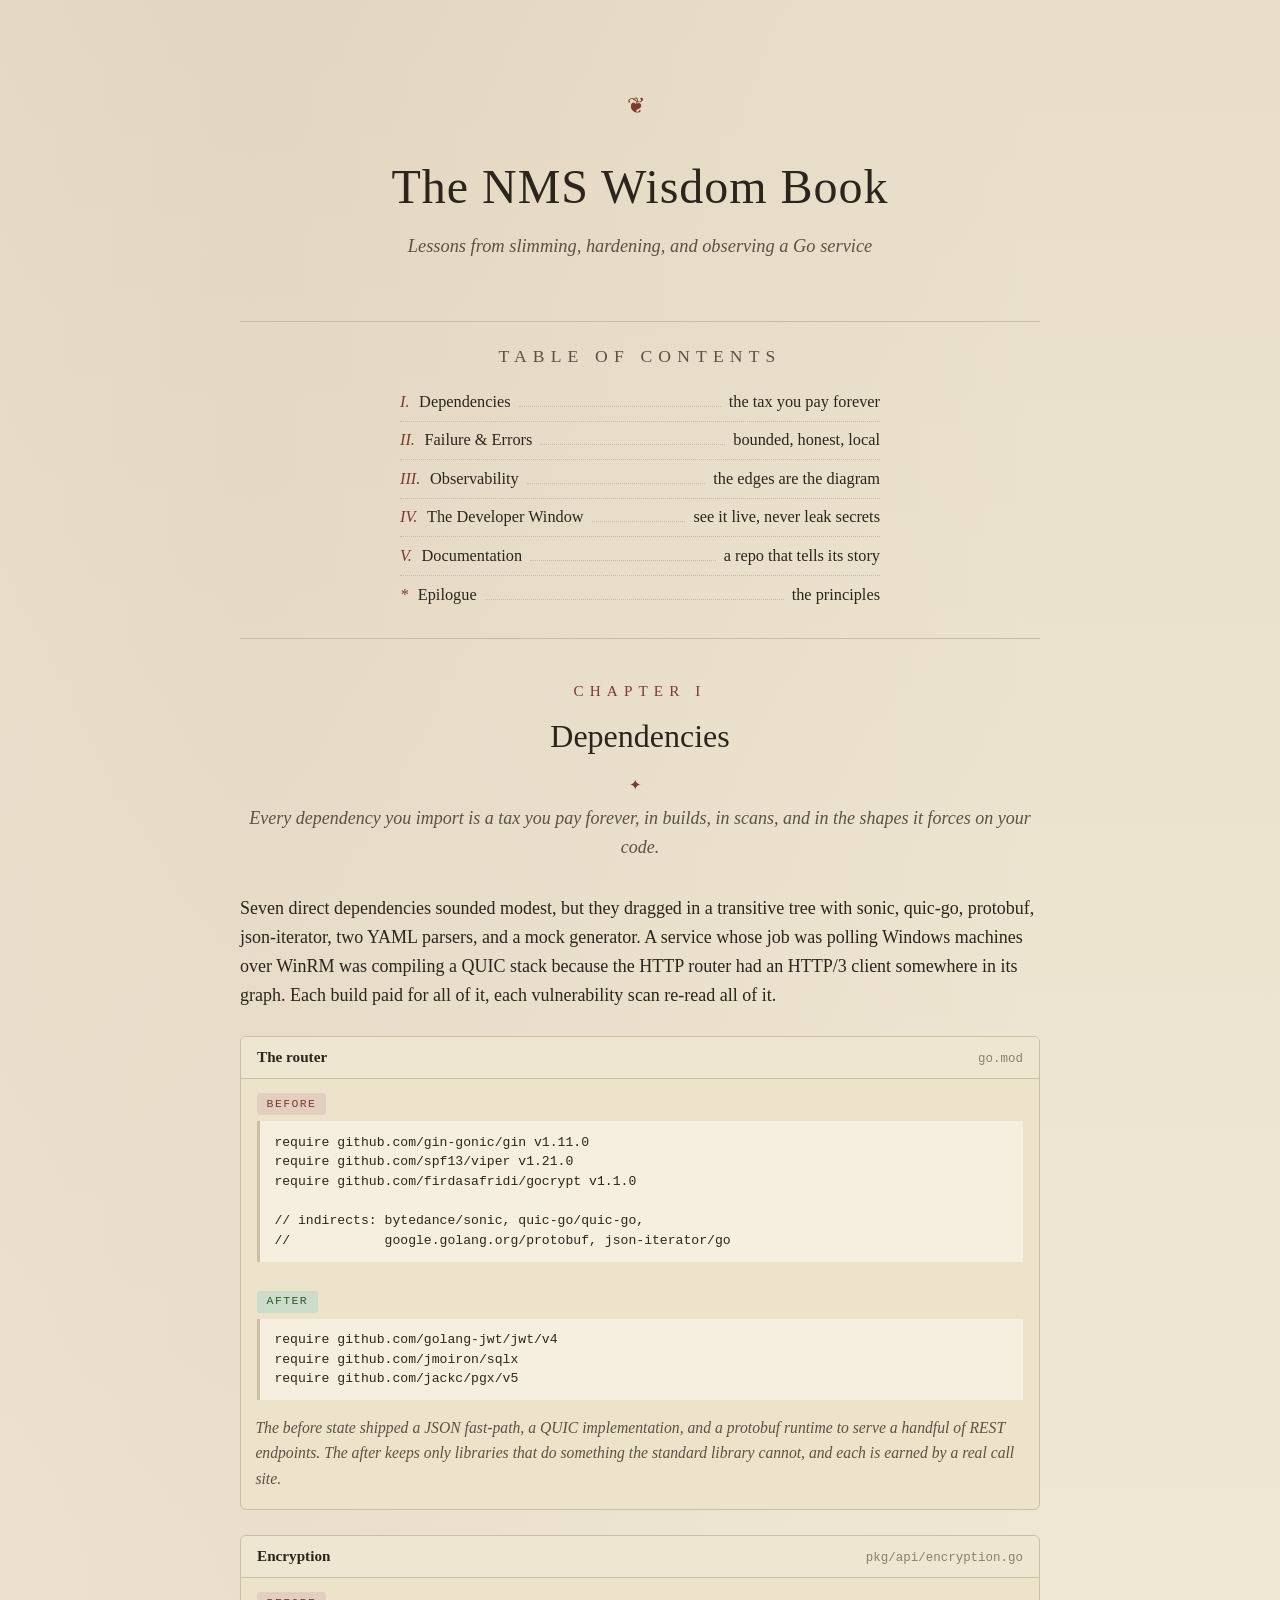
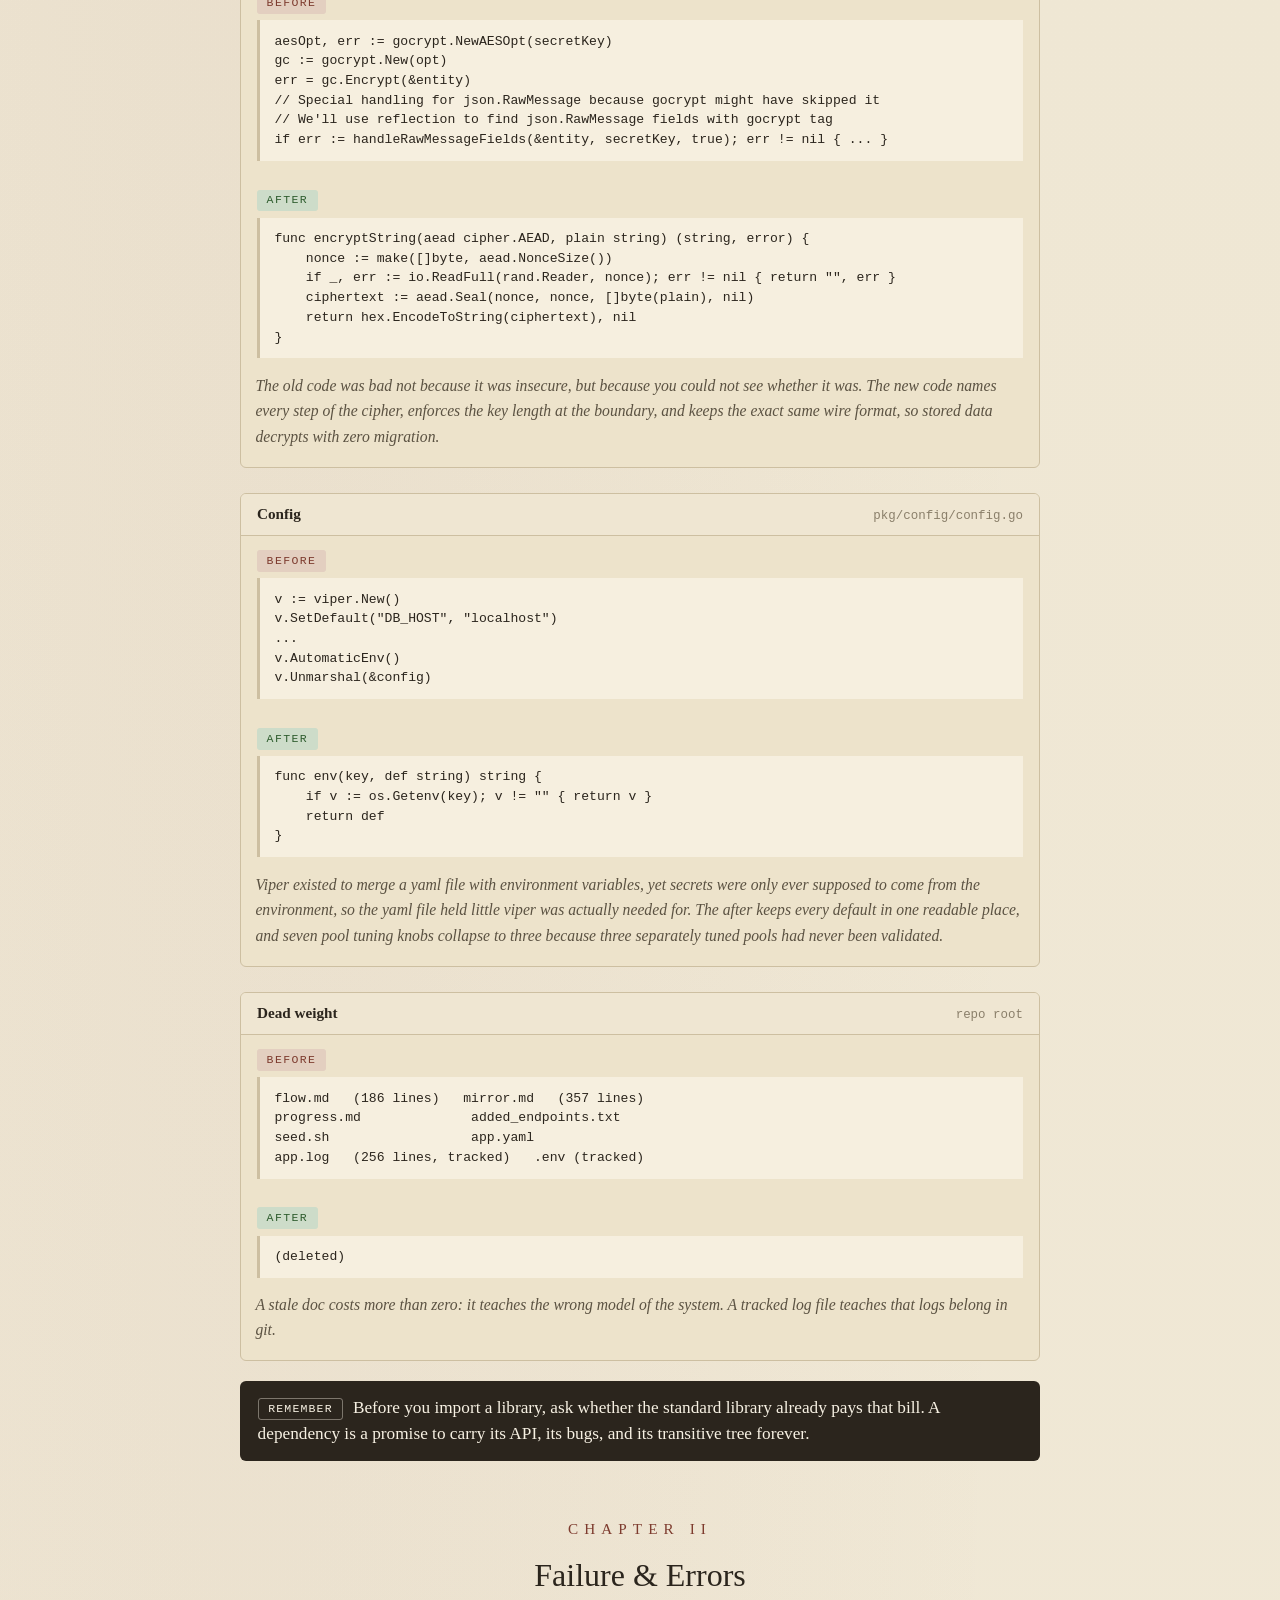
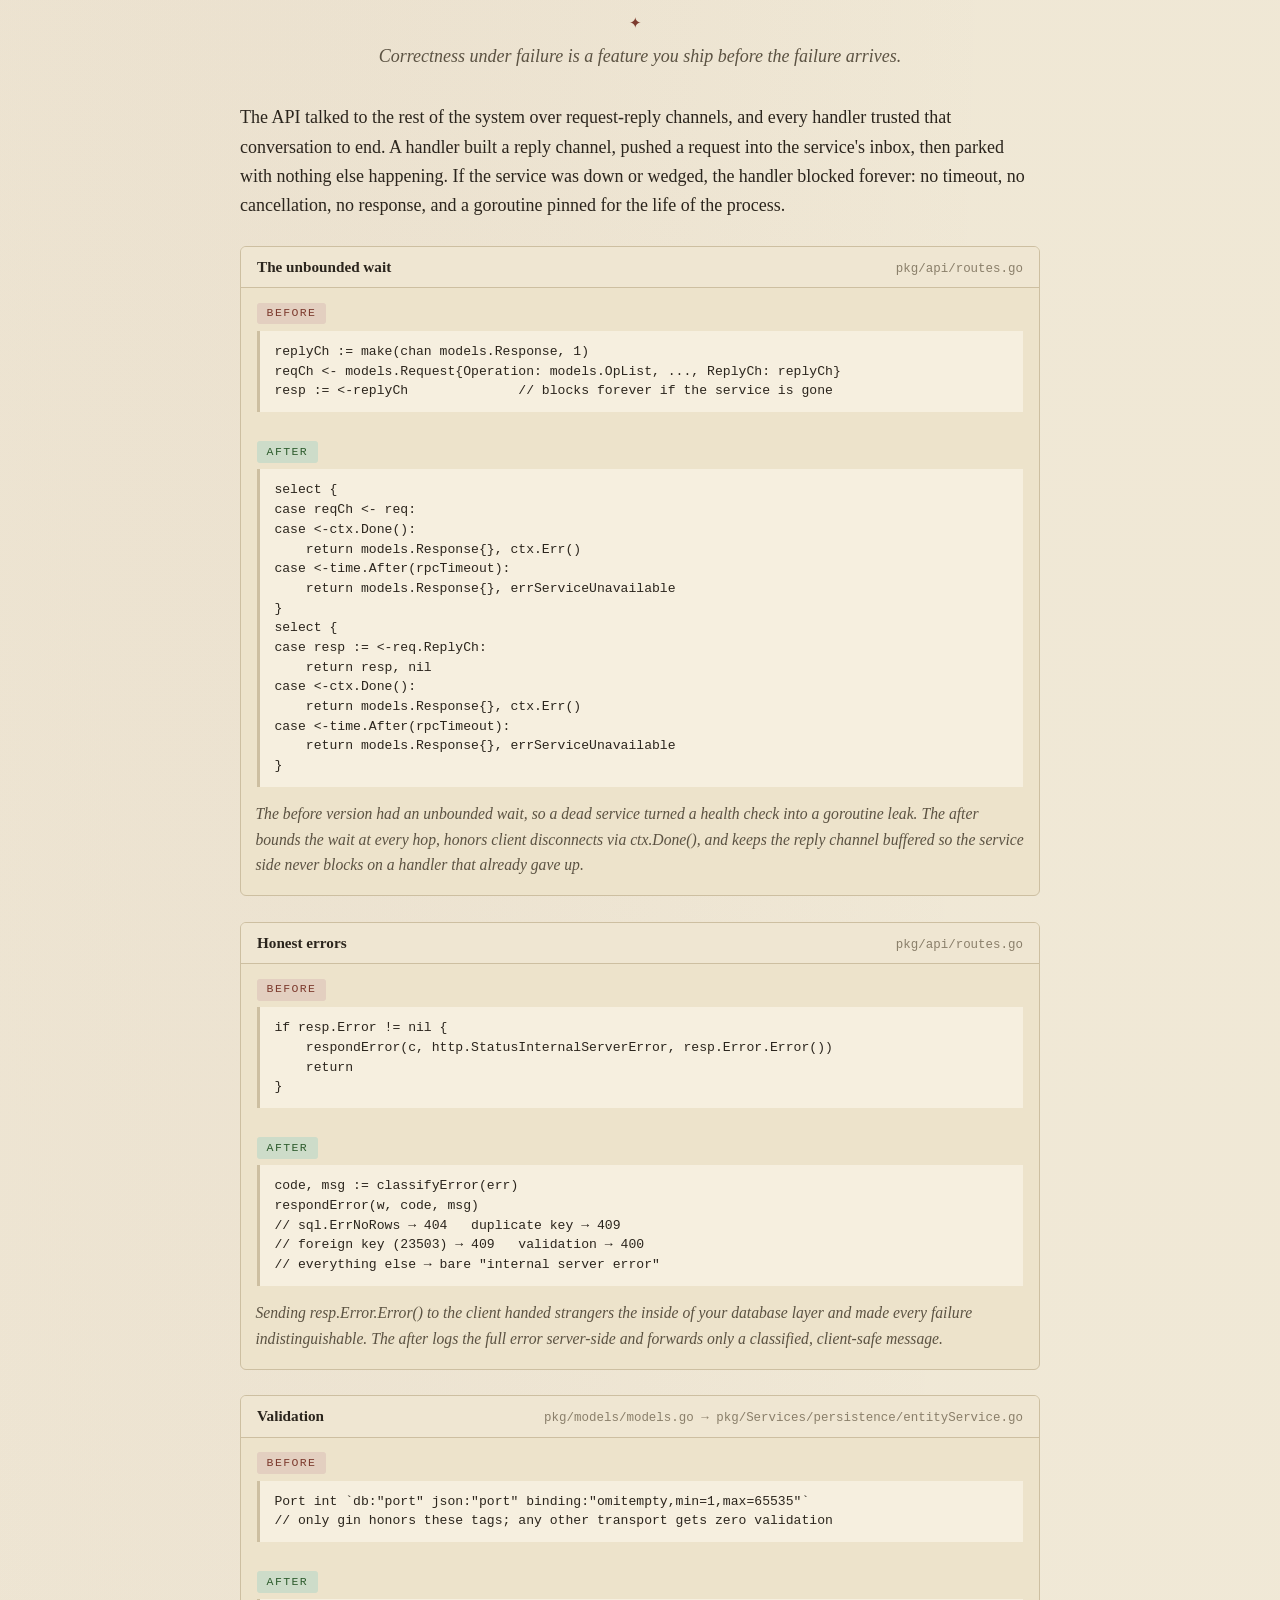
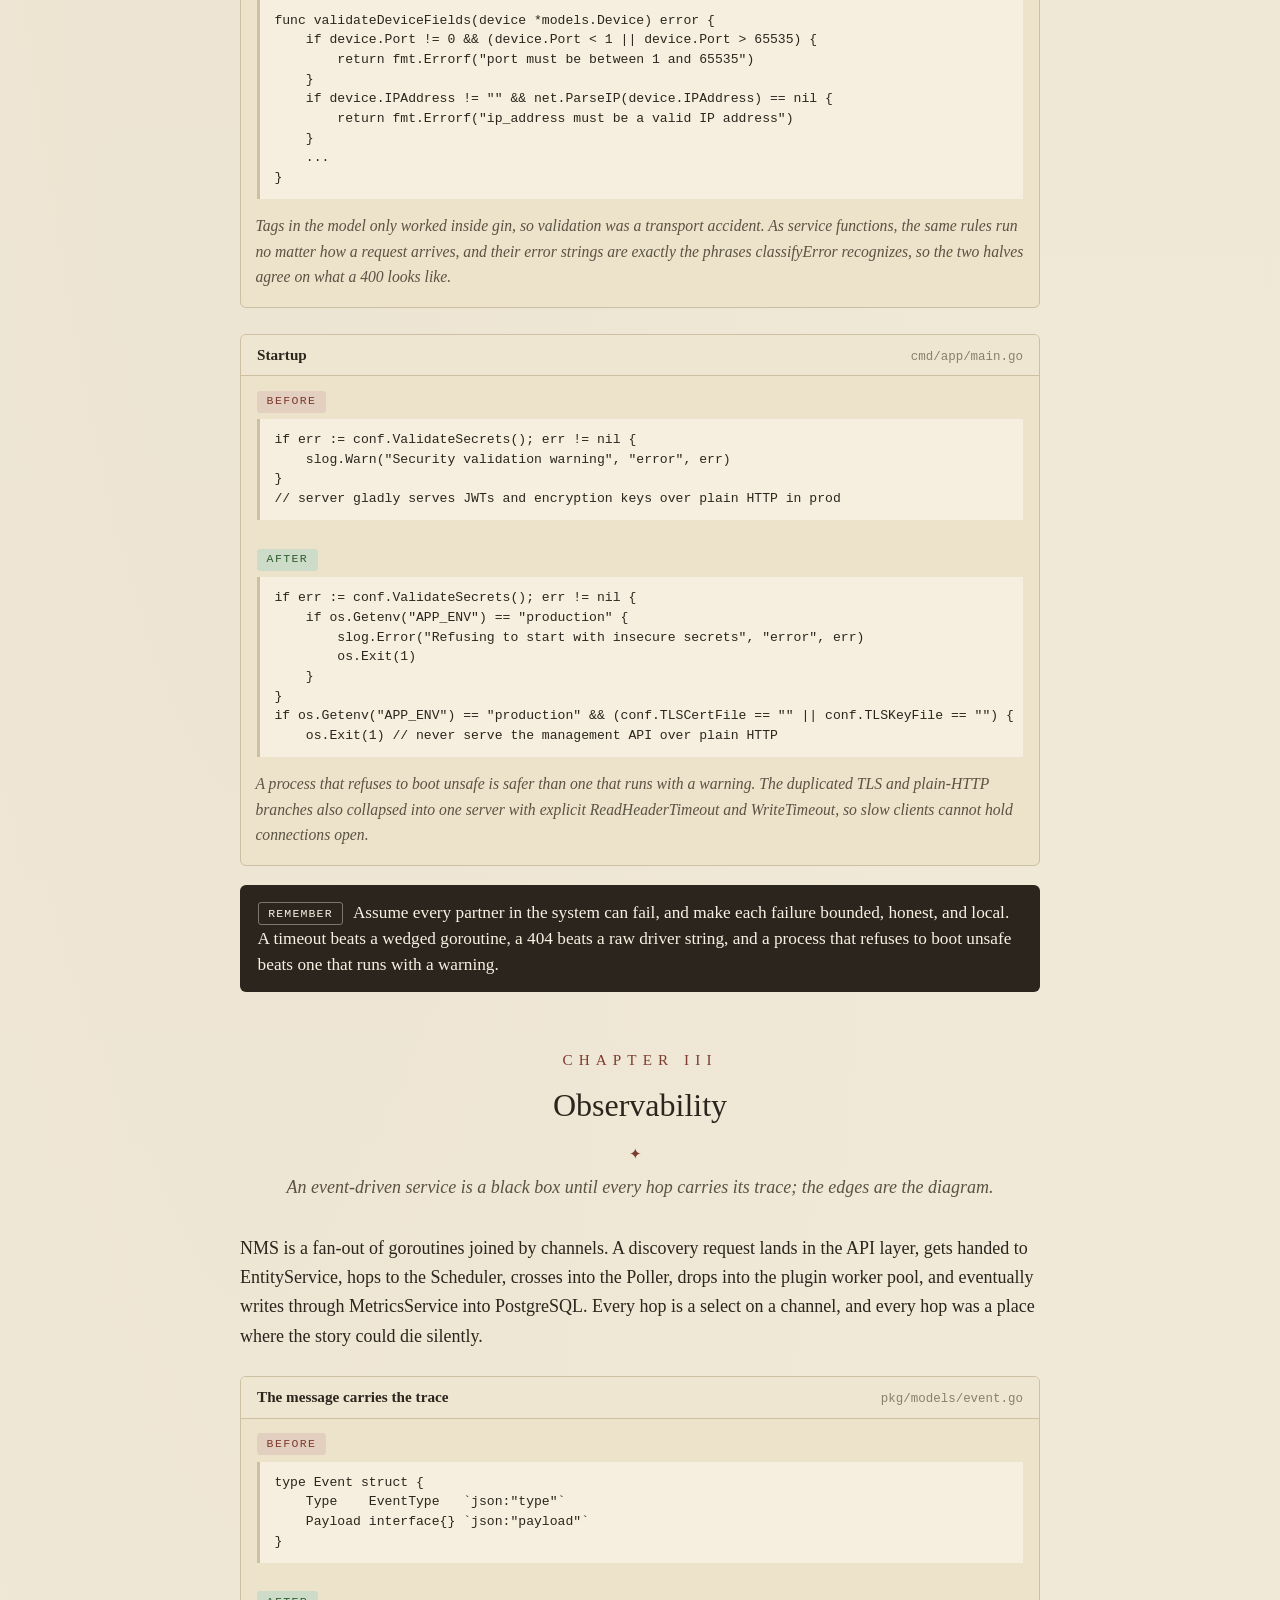
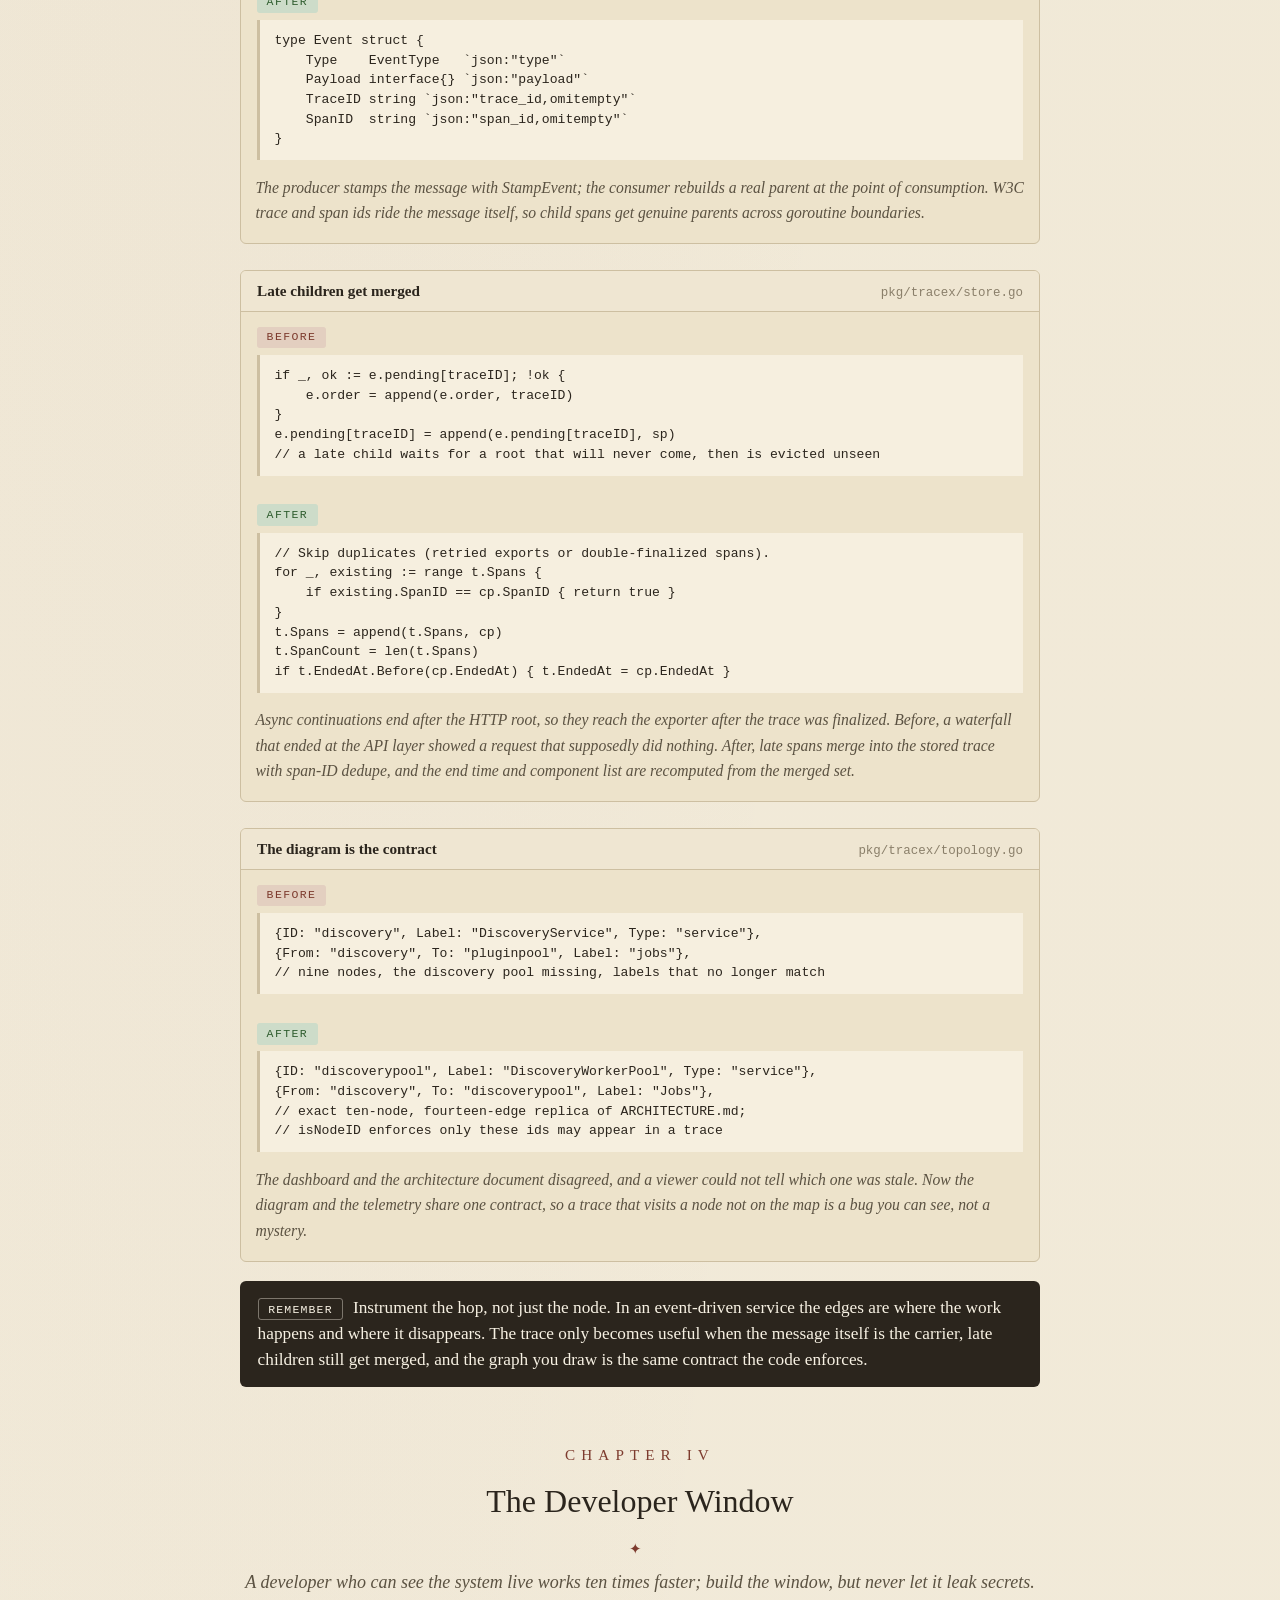
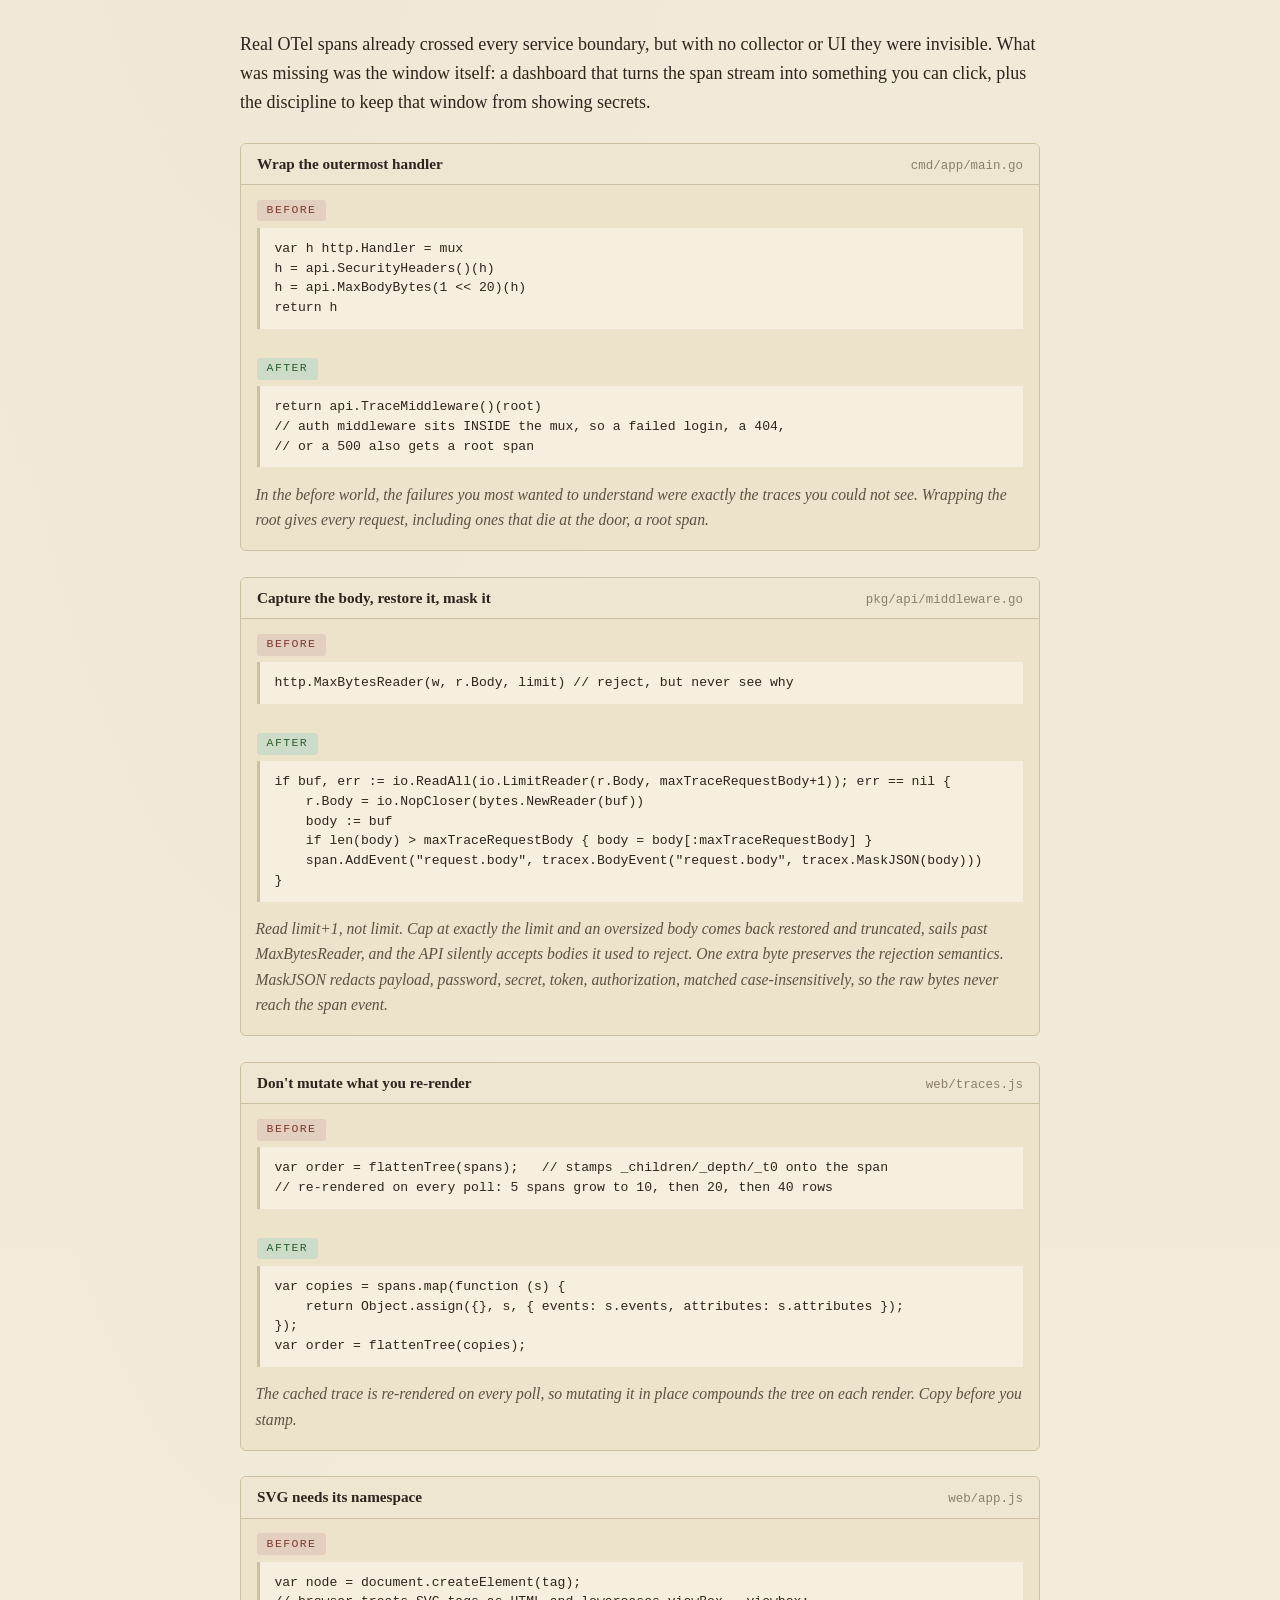
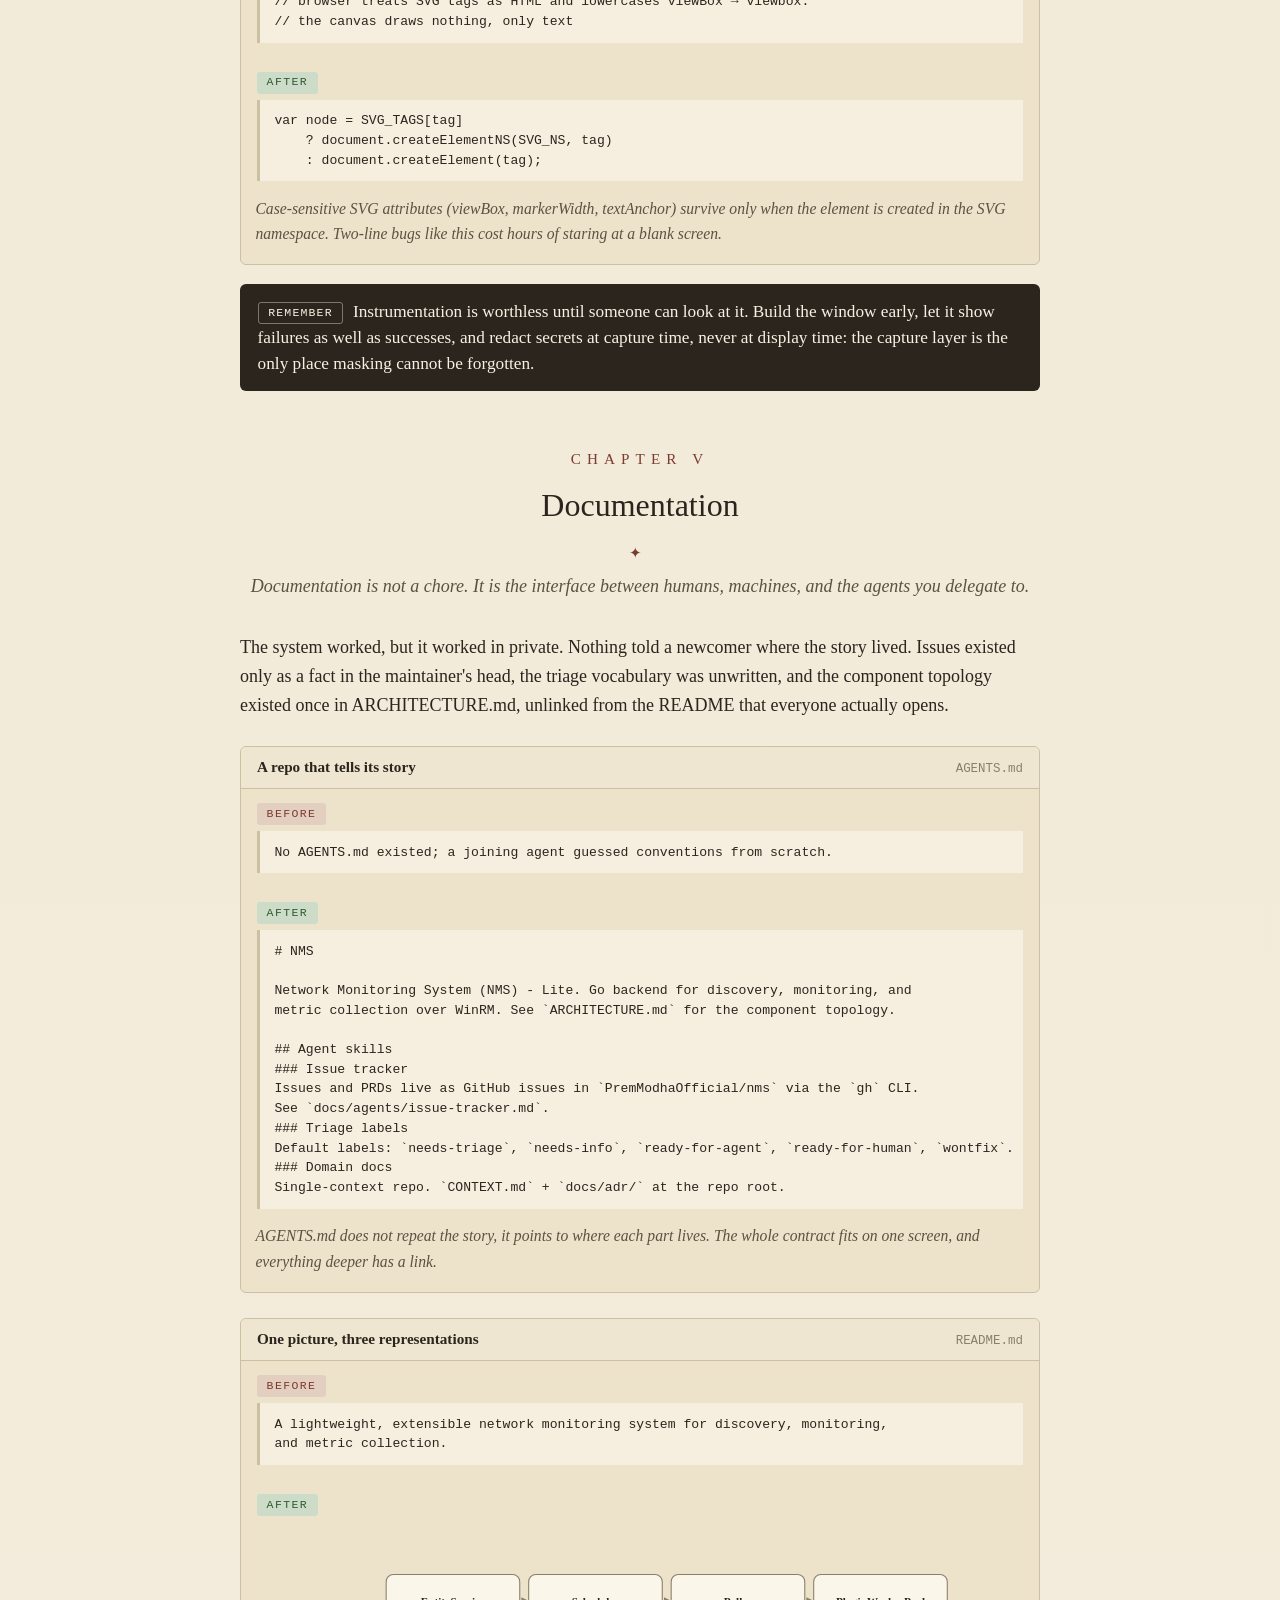
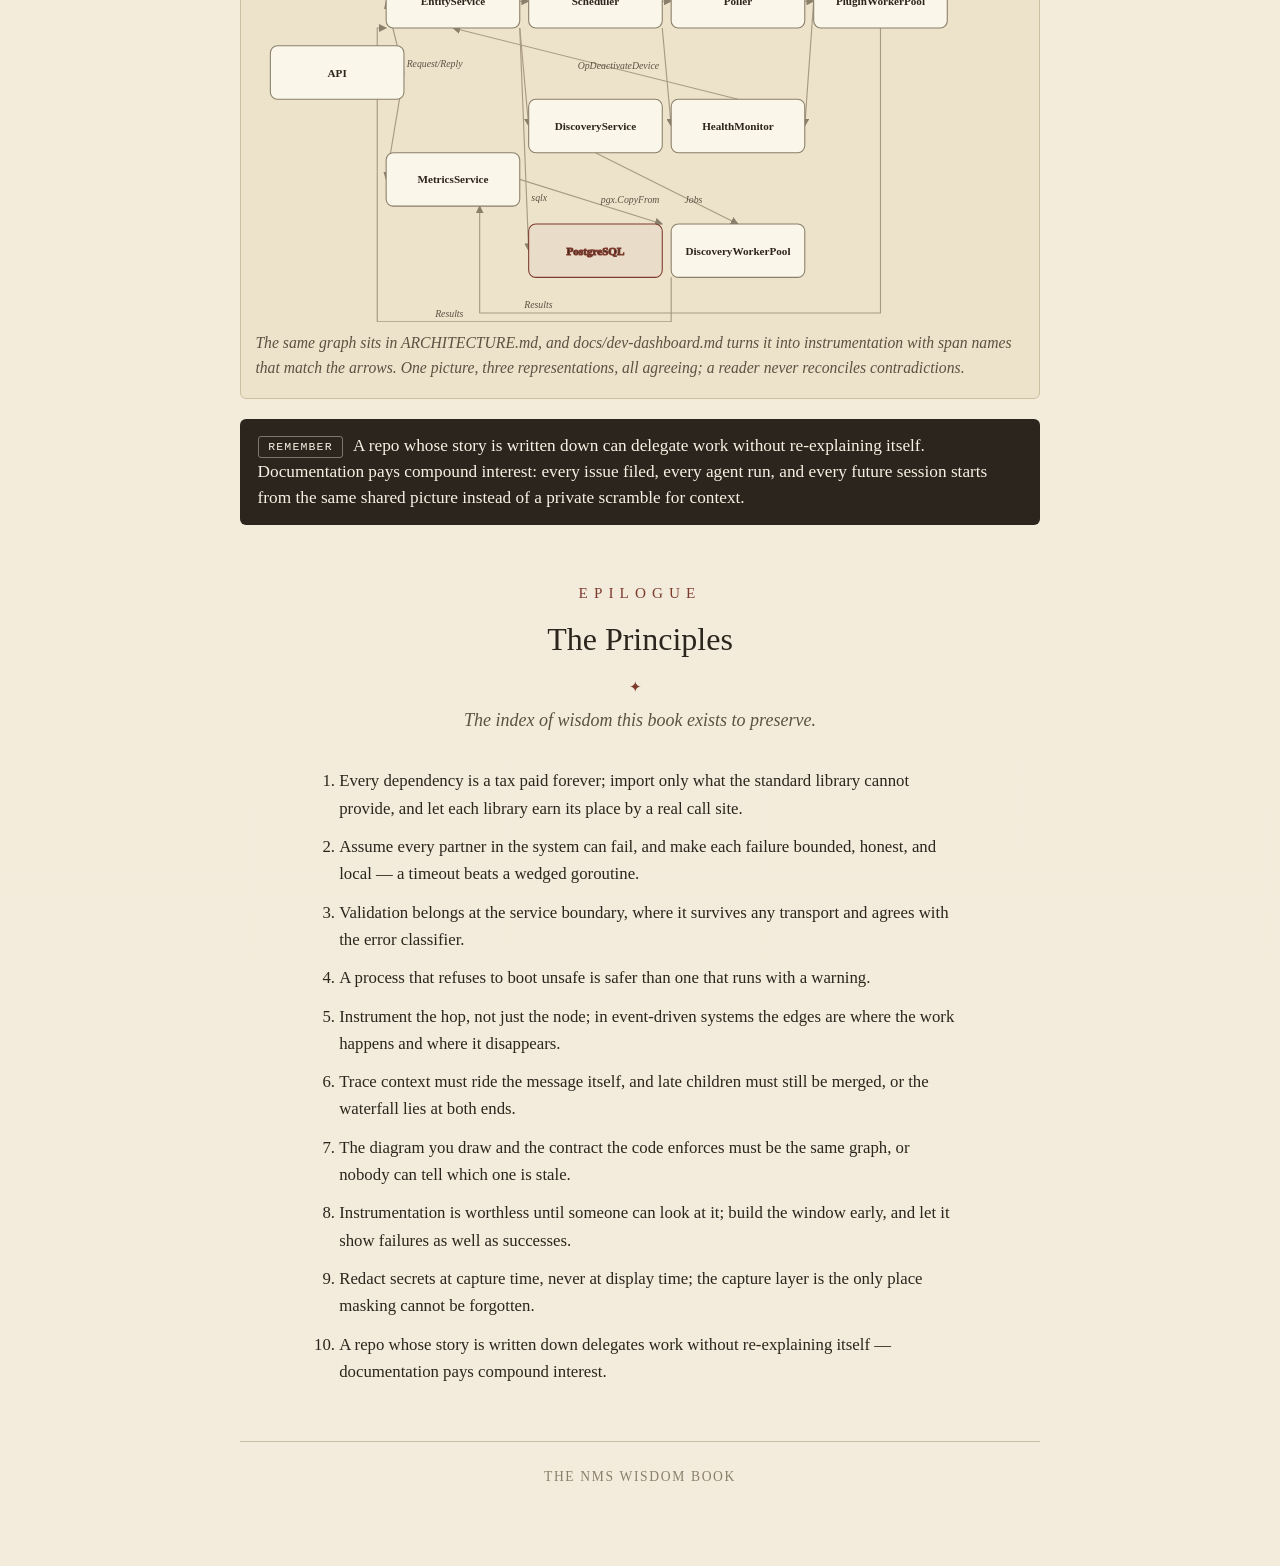
==== commit cba96aef: "docs: render the topology graph inline as SVG in the wisdom book The Chapter V plate showed raw merm" ====
--- a/docs/wisdom-book.html
+++ b/docs/wisdom-book.html
@@ -600,14 +600,70 @@
 and metric collection.</pre>
       </div>
       <div class="plate-ba ba-after"><span class="ba-label">After</span>
-<pre>graph TD
-    API[API Layer] --&gt;|Request/Reply| ES[EntityService]
-    ES --&gt;|sqlx| DB[(PostgreSQL)]
-    ES --&gt;|Events| S[Scheduler]
-    P --&gt;|Jobs| PW[PluginWorkerPool]
-    PW --&gt;|Results| MS[MetricsService]
-    MS --&gt;|pgx.CopyFrom| DB
-    DS --&gt;|Jobs| DW[DiscoveryWorkerPool]</pre>
+<svg viewBox="0 0 860 440" width="100%" style="max-width:780px;margin:0.5rem auto;display:block;height:auto" role="img" aria-label="NMS component topology: API, EntityService, Scheduler, Poller, PluginWorkerPool, MetricsService, PostgreSQL, DiscoveryService, DiscoveryWorkerPool, HealthMonitor, with 14 directed edges.">
+<defs>
+  <marker id="arrow" viewBox="0 0 10 10" refX="9" refY="5" markerWidth="7" markerHeight="7" orient="auto-start-reverse">
+    <path d="M0,0 L10,5 L0,10 z" fill="#8a7f6a"/>
+  </marker>
+</defs>
+<g font-family="Georgia,'Palatino Linotype',serif">
+  <g fill="none" stroke="#a89b82" stroke-width="1.3">
+    <path d="M165,160 L145,80" marker-end="url(#arrow)"/>
+    <path d="M165,160 L145,280" marker-end="url(#arrow)"/>
+    <path d="M295,80 L305,80" marker-end="url(#arrow)"/>
+    <path d="M295,110 L305,360" marker-end="url(#arrow)"/>
+    <path d="M295,110 L305,220" marker-end="url(#arrow)"/>
+    <path d="M455,80 L465,80" marker-end="url(#arrow)"/>
+    <path d="M455,110 L465,220" marker-end="url(#arrow)"/>
+    <path d="M615,80 L625,80" marker-end="url(#arrow)"/>
+    <path d="M700,110 V430 H250 V310" marker-end="url(#arrow)"/>
+    <path d="M625,80 L615,220" marker-end="url(#arrow)"/>
+    <path d="M295,280 L455,330" marker-end="url(#arrow)"/>
+    <path d="M540,190 L220,110" marker-end="url(#arrow)"/>
+    <path d="M380,250 L540,330" marker-end="url(#arrow)"/>
+    <path d="M465,390 V440 H135 V110 H145" marker-end="url(#arrow)"/>
+  </g>
+  <g fill="#5b5242" font-size="11" font-style="italic">
+    <text x="168" y="154">Request/Reply</text>
+    <text x="152" y="274">Request/Reply</text>
+    <text x="308" y="304">sqlx</text>
+    <text x="308" y="204">Events</text>
+    <text x="468" y="204">Failures</text>
+    <text x="300" y="424">Results</text>
+    <text x="612" y="204" text-anchor="end">Results</text>
+    <text x="386" y="306">pgx.CopyFrom</text>
+    <text x="360" y="156">OpDeactivateDevice</text>
+    <text x="500" y="306" text-anchor="end">Jobs</text>
+    <text x="200" y="434">Results</text>
+  </g>
+  <g fill="#fbf6ea" stroke="#8a7f6a" stroke-width="1.2">
+    <rect x="15" y="130" width="150" height="60" rx="8"/>
+    <rect x="145" y="50" width="150" height="60" rx="8"/>
+    <rect x="145" y="250" width="150" height="60" rx="8"/>
+    <rect x="305" y="50" width="150" height="60" rx="8"/>
+    <rect x="305" y="190" width="150" height="60" rx="8"/>
+    <rect x="465" y="50" width="150" height="60" rx="8"/>
+    <rect x="465" y="190" width="150" height="60" rx="8"/>
+    <rect x="465" y="330" width="150" height="60" rx="8"/>
+    <rect x="625" y="50" width="150" height="60" rx="8"/>
+  </g>
+  <g fill="#2b251d" font-size="12.5" font-weight="bold" text-anchor="middle" dominant-baseline="central">
+    <text x="90" y="160">API</text>
+    <text x="220" y="80">EntityService</text>
+    <text x="220" y="280">MetricsService</text>
+    <text x="380" y="80">Scheduler</text>
+    <text x="380" y="220">DiscoveryService</text>
+    <text x="540" y="80">Poller</text>
+    <text x="540" y="220">HealthMonitor</text>
+    <text x="540" y="360">DiscoveryWorkerPool</text>
+    <text x="700" y="80">PluginWorkerPool</text>
+  </g>
+  <g fill="#e9dcc8" stroke="#7d3b2e" stroke-width="1.2">
+    <rect x="305" y="330" width="150" height="60" rx="8"/>
+    <text x="380" y="360" fill="#2b251d" font-size="12.5" font-weight="bold" text-anchor="middle" dominant-baseline="central">PostgreSQL</text>
+  </g>
+</g>
+</svg>
       </div>
       <p class="why">The same graph sits in ARCHITECTURE.md, and docs/dev-dashboard.md turns it into instrumentation with span names that match the arrows. One picture, three representations, all agreeing; a reader never reconciles contradictions.</p>
     </div>
